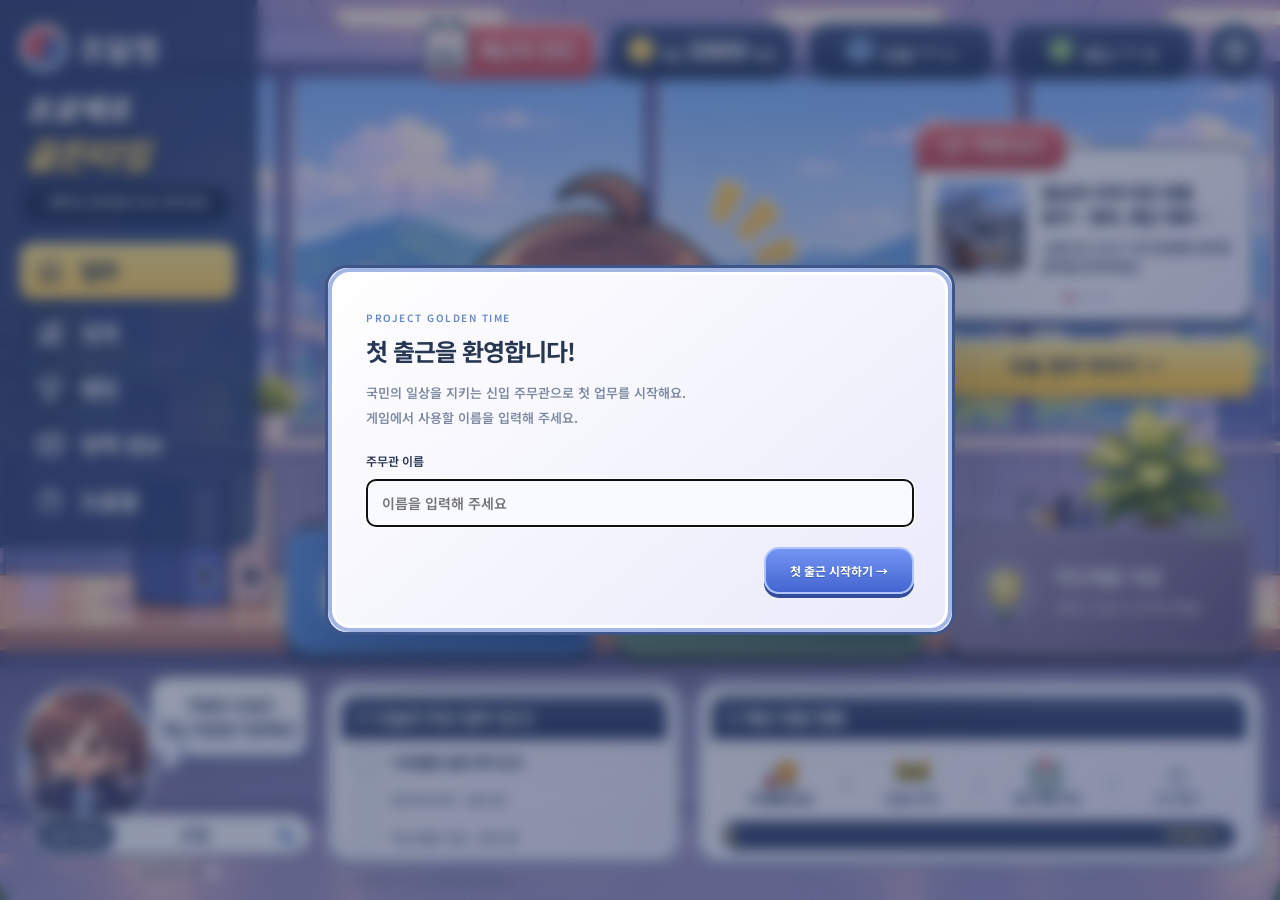
==== index.html @ 8b2bb871 "Add files via upload" ====
<!doctype html>
<html lang="ko"><head><meta charset="UTF-8"><meta name="viewport" content="width=device-width,initial-scale=1"><title>프로젝트 골든타임 · 조달청 재난 대응</title><link rel="stylesheet" href="style.css?v=29-safari-media"><link rel="stylesheet" href="modules/golden-time-news.css?v=30-next-align"></head>
<body><div class="app"><aside class="sidebar"><a class="agency" href="#" aria-label="업무 홈"><span class="taeguk"></span> 조달청</a><div class="brand"><strong><em>프로젝트</em> 골든타임</strong><p>대형지진, 공공조달로 지키는 국민의 일상</p></div><nav><button class="nav active" data-view="home"><svg class="nav-icon" viewBox="0 0 24 24" fill="none" stroke="currentColor" stroke-width="1.9" stroke-linecap="round" stroke-linejoin="round" aria-hidden="true"><path d="m3 11 9-8 9 8M5 10v11h5v-7h4v7h5V10"/></svg> <span>업무</span></button><button class="nav" data-view="results"><svg class="nav-icon" viewBox="0 0 24 24" fill="none" stroke="currentColor" stroke-width="1.9" stroke-linecap="round" stroke-linejoin="round" aria-hidden="true"><path d="M4 20V13h4v7m4 0V8h4v12m4 0V3h0M3 21h19M4 8l6-4 5 2 6-4"/></svg> <span>성과</span></button><button class="nav" data-view="ranking"><svg class="nav-icon" viewBox="0 0 24 24" fill="none" stroke="currentColor" stroke-width="1.9" stroke-linecap="round" stroke-linejoin="round" aria-hidden="true"><path d="M7 3h10v6a5 5 0 0 1-10 0V3Zm10 2h4v3a4 4 0 0 1-4 4M7 5H3v3a4 4 0 0 0 4 4m5 2v5m-5 2h10m-8-2h6"/></svg> <span>랭킹</span></button><button class="nav" data-view="policy"><svg class="nav-icon" viewBox="0 0 24 24" fill="none" stroke="currentColor" stroke-width="1.9" stroke-linecap="round" stroke-linejoin="round" aria-hidden="true"><path d="M12 5C9 3 5 3 2 4v16c3-1 7-1 10 1 3-2 7-2 10-1V4c-3-1-7-1-10 1Zm0 0v16M5 8h4m-4 4h4m6-4h4m-4 4h4"/></svg> <span>정책 정보</span></button><button class="nav" data-view="help"><svg class="nav-icon" viewBox="0 0 24 24" fill="none" stroke="currentColor" stroke-width="1.9" stroke-linecap="round" stroke-linejoin="round" aria-hidden="true"><circle cx="12" cy="12" r="9"/><path d="M9.5 8.5a2.6 2.6 0 1 1 4.4 1.8c-1.1.7-1.9 1.2-1.9 2.7m0 3v.2"/></svg> <span>도움말</span></button></nav><div class="side-bottom"><div class="live-dot">국가 재난 대응 시뮬레이션</div><p>작은 결정에서 시작되는<br>우리의 안전한 내일</p><span>PROJECT GOLDEN TIME © 2026</span></div></aside><main><header><div class="day"><span class="calendar">DAY<b id="day">01</b></span><div><strong id="phase">재난의 전조</strong><small id="date">2026. 05. 18. 월요일</small></div><span class="phase-pill">사전 대비 단계</span></div><div class="stats"><div class="stat-pill"><span class="stat-icon"><svg viewBox="0 0 32 32" aria-hidden="true"><circle cx="16" cy="16" r="14" fill="#f9c852" stroke="#fff0b0" stroke-width="2"/><circle cx="16" cy="16" r="10" fill="none" stroke="#d6972d" stroke-width="1.5"/><path d="m16 8 2.4 4.9 5.4.8-3.9 3.8.9 5.4-4.8-2.6-4.8 2.6.9-5.4-3.9-3.8 5.4-.8Z" fill="#fff0a2"/></svg></span><div class="stat-copy"><small class="stat-label">예산</small><b class="stat-value" id="budget">3000</b><span class="stat-unit">억 원</span></div></div><div class="stat-pill"><span class="stat-icon"><svg viewBox="0 0 32 32" aria-hidden="true"><path d="m16 2 13 7v14l-13 7L3 23V9Z" fill="#8ab6f1" stroke="#d7ebff" stroke-width="2"/><path d="m3 9 13 7 13-7M16 16v14M10 5l13 7v8" fill="none" stroke="#3b659b" stroke-width="2"/></svg></span><div class="stat-copy"><small class="stat-label">비축률</small><b class="stat-value">—</b><span class="stat-unit">%</span></div></div><div class="stat-pill"><span class="stat-icon"><svg viewBox="0 0 32 32" aria-hidden="true"><path d="M16 2c4 4 8 5 12 5v9c0 6-5 11-12 14C9 27 4 22 4 16V7c4 0 8-1 12-5Z" fill="#79b65d" stroke="#e3f6bf" stroke-width="2"/><path d="m10 16 4 4 8-9" fill="none" stroke="white" stroke-width="3" stroke-linecap="round" stroke-linejoin="round"/></svg></span><div class="stat-copy"><small class="stat-label">청렴도</small><b class="stat-value">—</b><span class="stat-unit">점</span></div></div><button class="icon-btn" id="settings" aria-label="설정"><svg viewBox="0 0 24 24" fill="none" stroke="currentColor" stroke-width="2.2" stroke-linecap="round" stroke-linejoin="round" aria-hidden="true"><path d="m9 3 1-1h4l1 1 .4 2 2 .9 1.9-.6 2 3.4-1.4 1.5V13l1.4 1.5-2 3.5-1.9-.6-2 .9-.4 2-1 1h-4l-1-1-.4-2-2-.9-1.9.6-2-3.5L4 13v-2.8L2.6 8.7l2-3.4 1.9.6 2-.9Z"/><circle cx="12" cy="11.8" r="3.2"/></svg></button></div></header><section id="home-view"><div class="page-title"><div><span class="eyebrow">PUBLIC PROCUREMENT CONTROL ROOM</span><h1><span id="welcome-name">신입</span> 주무관님, 좋은 아침이에요 <span class="sun">☀</span></h1><p>오늘의 꼼꼼한 준비가 내일의 골든타임을 만듭니다.</p></div><button class="outline" id="morning">◷ 아침 뉴스 보기 <span>↗</span></button></div><section class="office"><div class="office-art"></div><div class="office-overlay"></div><div class="office-copy"><span class="tag"><i></i> 조달청 재난 대응 본부</span><h2>국민의 일상을 지키는<br>가장 중요한 선택.</h2><p>계약부터 비축, 혁신까지.<br>오늘도 공정하고 든든한 조달을 부탁드려요.</p><button class="white-btn" id="tutorial">나르미와 업무 알아보기 <span>→</span></button></div><div class="room-label">본청 사무실 <span>08:30 AM</span></div><button class="news-teaser" id="news-card" aria-label="달이와 조달청 뉴스 확인하기"><span class="news-tag"><svg class="news-megaphone" viewBox="0 0 28 28" fill="none" stroke="currentColor" stroke-width="1.8" stroke-linecap="round" stroke-linejoin="round" aria-hidden="true"><path d="M3 11v6h5l10 5V6L8 11H3Zm5 6 2 7h4l-2-5M21 10c2 2 2 6 0 8m3-11c4 4 4 10 0 14"/></svg><span id="preview-news-label">아침 뉴스</span></span><span class="news-preview-photo" role="img" aria-label="지진 피해 도로와 교량 현장"><svg class="news-preview-image" viewBox="768 0 768 341.333333" preserveAspectRatio="xMidYMid slice" aria-hidden="true"><image href="assets/news-sheet.png" width="1536" height="1024"/></svg></span><div class="news-preview-copy"><strong id="headline">동남부 지역 지진 위험 증가</strong><p>정부, 주요 시설 점검 및 비상 물자 확보 강조</p></div><span class="preview-dots" aria-hidden="true"><i class="active"></i><i></i><i></i></span></button></section><div class="section-heading"><h2>오늘의 조달 업무 <span>3개의 업무가 기다리고 있어요</span></h2><span>업무를 선택해 시작하세요 ↙</span></div><section class="work-cards"><button class="work-card blue" data-tab="0"><span class="card-top"><span class="work-icon"><svg class="clipboard-icon" viewBox="0 0 48 48" fill="none" aria-hidden="true"><rect x="9" y="9" width="30" height="34" rx="5" fill="#f8fbff" stroke="#ccdef7" stroke-width="2"/><rect x="16" y="4" width="16" height="11" rx="3" fill="#b9d0ef" stroke="#edf6ff" stroke-width="2"/><circle cx="24" cy="7" r="1.5" fill="#7794be"/><path d="M16 23h16M16 29h16M16 35h10" stroke="#7197ce" stroke-width="2.8" stroke-linecap="round"/></svg></span><span class="pending">검토 대기 <b>1</b></span></span><small>01 · PROCUREMENT</small><div class="work-copy"><h3>나라장터 계약 심사</h3><p>공정한 계약으로 신뢰를 이어갑니다</p></div><div class="card-bottom"><span>구호물품 납품 계약 검토</span><b>↗</b></div></button><button class="work-card green" data-tab="1"><span class="card-top"><span class="work-icon">🛢</span><span class="pending">확인 필요 <b>1</b></span></span><small>02 · STOCKPILE</small><div class="work-copy"><h3>원자재 비축 관리</h3><p>위기에 대비하는 든든한 준비</p></div><div class="card-bottom"><span>주요 원자재 수급 현황 확인</span><b>↗</b></div></button><button class="work-card purple" data-tab="2"><span class="card-top"><span class="work-icon">💡</span><span class="pending">심사 대기 <b>1</b></span></span><small>03 · INNOVATION</small><div class="work-copy"><h3>혁신제품 지원</h3><p>새로운 기술로 더 안전한 내일을</p></div><div class="card-bottom"><span>재난 물자 운송 드론 시범구매</span><b>↗</b></div></button></section><section class="bottom-grid"><article class="player-panel"><div class="player-bubble">적절한 조달로<br>재난 대응을 지원해요!</div><div class="player-portrait" role="img" aria-label="선택한 주무관 캐릭터"></div><button class="player-badge" id="edit-profile"><span>신입 주무관</span><strong id="profile-name">신입</strong><b>✎</b></button><button class="narmi-guide" id="guide">나르미 업무 안내 <span>?</span></button></article><article class="panel tasks"><div class="panel-title"><h3>▤ 오늘의 주요 업무 <span id="task-count">(0/1)</span></h3></div><ul id="task-list"><li>구호물품 납품 계약 심사</li><li>원자재 가격 동향 확인</li><li>혁신제품 시범구매 검토</li></ul></article><article class="panel recovery"><div class="panel-title"><h3>▥ 재난 대응 현황</h3><span id="recovery-state">대비 중</span></div><div class="steps"><div class="current"><b>🚚</b><span>구호물품 공급</span></div><i>›</i><div><b>🚧</b><span>보급로 복구</span></div><i>›</i><div><b>🏥</b><span>의료·생활 지원</span></div><i>›</i><div><b>⌂</b><span>도시 복구</span></div></div><div class="progress-row"><div class="progress"><i id="progress-bar"></i></div><strong id="progress-label">준비도 0%</strong></div></article></section><footer><span><i></i> 진행 상황은 이 브라우저에 자동 저장됩니다.</span><button id="end-day">오늘 업무 마치기 <span>→</span></button></footer></section><section id="other-view" hidden></section></main></div><dialog id="modal"><div id="modal-content"></div></dialog><div id="toast" role="status"></div><script src="modules/golden-time-system.js?v=29"></script><script src="modules/golden-time-audio.js?v=29"></script><script src="modules/golden-time-news.js?v=29"></script><script src="modules/contract-data.js?v=29"></script><script src="modules/contract-document.js?v=29"></script><script src="app.js?v=29-safari-media"></script><script src="integration.js?v=29"></script></body></html>
---- style.css ----
@import url('https://fonts.googleapis.com/css2?family=Noto+Sans+KR:wght@400;500;600;700;800;900&display=swap');
:root{--navy:#25365c;--ink:#273653;--muted:#8892a8;--blue:#4c76df;--line:#e5e9f2}*{box-sizing:border-box}body{margin:0;background:#f4f6fb;color:var(--ink);font-family:'Noto Sans KR',sans-serif;font-size:14px}button,a,input{font:inherit}button,a{ -webkit-tap-highlight-color:transparent}button{cursor:pointer}button{transition:transform .18s,box-shadow .18s}button:hover{transform:translateY(-2px)}button:focus-visible,a:focus-visible{outline:3px solid #f0bc46;outline-offset:4px}button:disabled{cursor:default;opacity:.55;transform:none}a{color:inherit;text-decoration:none}.app{display:flex;min-height:100vh}.sidebar{width:228px;background:#253657;color:#fff;padding:32px 23px;display:flex;flex-direction:column;position:fixed;inset:0 auto 0 0;background-image:radial-gradient(ellipse at 0 0,#40537f,transparent 65%)}.agency{display:flex;gap:10px;align-items:center;font-size:24px;font-weight:800}.taeguk{display:inline-block;width:35px;height:35px;border:3px solid white;border-radius:50%;background:radial-gradient(circle at 34% 50%,#d95865 0 25%,transparent 26%),radial-gradient(circle at 66% 50%,#496eae 0 25%,transparent 26%),linear-gradient(#d95865 50%,#496eae 50%);transform:rotate(-30deg)}.brand{margin:42px 0 40px}.brand small{letter-spacing:5px;font-size:10px;color:#a7b5d5}.brand strong{font-size:32px;font-weight:900;display:block;color:#ffdb7f;letter-spacing:-2px;margin:4px 0}.brand strong span{font-size:19px;margin-left:5px}.brand p{font-size:10px;color:#bfcae2;letter-spacing:-.4px}nav{display:grid;gap:10px}.nav{border:0;background:transparent;color:#b9c7e1;text-align:left;display:flex;gap:14px;align-items:center;padding:16px 17px;border-radius:11px;font-size:22px}.nav span{font-size:14px;font-weight:600}.nav.active{background:#f6d47c;color:#253657;box-shadow:0 4px 15px #15294a33}.side-bottom{margin-top:auto;padding-top:40px}.live-dot{font-size:10px;color:#cfdaed}.live-dot:before,footer i{content:'';display:inline-block;width:6px;height:6px;border-radius:50%;background:#8cbfae;margin-right:6px}.side-bottom p{font-size:12px;line-height:1.9;color:#a8b8d6}.side-bottom>span{font-size:8px;letter-spacing:.7px;color:#798eaf}main{margin-left:228px;width:calc(100% - 228px);padding:0 38px;max-width:1800px}header{min-height:96px;display:flex;align-items:center;justify-content:space-between;border-bottom:1px solid var(--line);gap:20px}.day{display:flex;align-items:center;gap:13px}.calendar{background:#fff;border:1px solid #dfe5ef;border-radius:9px;box-shadow:0 3px 5px #25365705;width:43px;height:51px;text-align:center;display:flex;flex-direction:column;font-size:8px;font-weight:800;color:#7588ae;padding:5px}.calendar b{font-size:23px;color:var(--ink);line-height:1.2}.day strong{display:block;font-size:15px}.day small{display:block;font-size:10px;color:var(--muted);margin-top:4px}.phase-pill{font-size:10px;color:#5d7cbd;background:#e8eefb;border-radius:20px;padding:6px 10px;margin-left:5px}.stats{display:flex;gap:26px;align-items:center}.stats>div{display:grid;grid-template-columns:30px auto;column-gap:5px}.stats>div>span{grid-row:span 2;font-size:25px;align-self:center}.stats small{font-size:10px;color:var(--muted)}.stats b{font-size:19px;line-height:1.5}.stats b span{font-size:11px;font-weight:500}.icon-btn{border:1px solid #dee4ef;border-radius:10px;background:white;color:#7888a8;width:37px;height:37px;font-size:22px}.page-title{display:flex;justify-content:space-between;align-items:center;margin:27px 0 23px}.eyebrow{font-size:9px;letter-spacing:1.5px;color:#8694af;font-weight:700}h1{font-size:23px;letter-spacing:-1px;margin:7px 0 6px}h1 .sun{font-size:22px;color:#f0b849;margin-left:6px}.page-title p{font-size:12px;color:#8892a5;margin:0}.outline{border:1px solid #dbe1ed;background:white;border-radius:8px;color:#5c6c8b;padding:10px 14px;font-size:11px;box-shadow:0 2px 4px #25365704}.outline span{margin-left:12px}.office{position:relative;isolation:isolate;height:330px;border:5px solid white;border-radius:17px;overflow:hidden;background:#ccd5e6;box-shadow:0 4px 20px #24365b08}.office-art{position:absolute;inset:0;background:linear-gradient(90deg,#cbd4e6,#e5e5ed);background-image:url('assets/office.png');background-position:center 58%;background-size:cover;z-index:-2}.office-overlay{position:absolute;inset:0;background:linear-gradient(90deg,#edf1f9ed 0%,#edf1f9b8 27%,transparent 65%);z-index:-1}.office-copy{padding:30px 32px}.tag{font-size:9px;font-weight:600;background:#ffffffb8;border:1px solid #ffffffb0;border-radius:20px;padding:6px 11px;color:#60748e}.tag i{display:inline-block;width:5px;height:5px;border-radius:50%;background:#5c998f;margin-right:5px}.office h2{font-size:29px;letter-spacing:-1.5px;line-height:1.45;margin:20px 0 10px}.office-copy p{font-size:11px;line-height:1.9;color:#718098}.white-btn{background:white;border:0;padding:11px 15px;border-radius:8px;font-size:10px;color:#435c83;font-weight:700;margin-top:7px;box-shadow:0 3px 10px #21375f0d}.white-btn span{margin-left:20px}.room-label{position:absolute;right:20px;top:15px;background:#ffffffb0;padding:6px 11px;border-radius:20px;font-size:8px;color:#536783;backdrop-filter:blur(7px)}.room-label span{margin-left:9px}.news-teaser{position:absolute;right:18px;bottom:18px;width:287px;text-align:left;border:1px solid #fff;background:#ffffffeb;backdrop-filter:blur(15px);border-radius:12px;padding:17px 18px;box-shadow:0 8px 20px #25365715}.news-tag{font-size:9px;color:#5478c7;font-weight:800;display:flex;justify-content:space-between}.news-tag i{color:#df7473;font-style:normal;font-size:7px}.news-teaser strong{display:block;font-size:14px;margin-top:9px;letter-spacing:-.5px}.news-teaser p{font-size:9px;color:#8690a2}.read-news{display:block;border-top:1px solid #e8ebf2;padding-top:9px;margin-top:12px;color:#5875b0;font-size:9px;font-weight:700}.section-heading{display:flex;justify-content:space-between;align-items:center;margin:24px 0 13px}.section-heading h2{font-size:16px;margin:0;letter-spacing:-.5px}.section-heading h2 span{font-size:10px;font-weight:400;color:#959daf;margin-left:12px}.section-heading>span{font-size:9px;color:#919bb0}.work-cards{display:grid;grid-template-columns:repeat(3,1fr);gap:16px}.work-card{--accent:#527dd6;--tint:#ebf1fd;background:white;border:1px solid #e0e7f4;border-radius:13px;text-align:left;padding:19px 20px 0;overflow:hidden;box-shadow:0 4px 10px #25365703;position:relative}.work-card:hover{box-shadow:0 8px 24px #25365713;border-color:var(--accent)}.green{--accent:#509c86;--tint:#eaf5ef}.purple{--accent:#9373c6;--tint:#f1edfa}.card-top{display:flex;align-items:center;justify-content:space-between;margin-bottom:16px}.work-icon{display:grid;place-items:center;width:43px;height:43px;border-radius:12px;background:var(--tint);color:var(--accent);font-size:28px;font-weight:700}.pending{font-size:9px;color:#8d98aa}.pending b{background:var(--tint);color:var(--accent);border-radius:5px;padding:2px 6px;margin-left:4px}.work-card>small{font-size:8px;letter-spacing:1.3px;color:var(--accent);font-weight:700}.work-card h3{font-size:19px;letter-spacing:-.7px;margin:7px 0}.work-card p{font-size:10px;color:#939bad;margin:0 0 19px}.card-bottom{border-top:1px solid #edf0f5;margin:0 -20px;background:linear-gradient(90deg,var(--tint),#fff);padding:11px 20px;display:flex;justify-content:space-between;align-items:center;color:var(--accent);font-size:9px}.card-bottom b{font-size:17px}.bottom-grid{display:grid;grid-template-columns:1fr 1.25fr;gap:16px;margin-top:20px}.panel{background:#fff;border:1px solid #e3e8f1;border-radius:12px;padding:19px 22px}.assistant{display:flex;gap:21px;align-items:center;background:linear-gradient(110deg,#f0f4ff,#fff 80%)}.assistant-name{font-size:9px;color:#7d93bf;font-weight:700}.assistant h3{font-size:13px;margin:7px 0}.assistant p{font-size:9px;color:#8b96ac;line-height:1.7}.assistant button{border:0;background:none;padding:0;color:#627dac;font-size:9px;font-weight:700}.mascot{position:relative;flex:none;width:80px;height:88px;border-radius:44% 44% 46% 46%;background:#fafaff;box-shadow:inset -6px -5px 0 #e3e7f1,0 5px 10px #5978b215;border:2px solid #d7dfed;margin-top:5px}.tuft{position:absolute;top:-22px;left:30px;font-size:32px;color:#fff;transform:rotate(-40deg)}.goggles{position:absolute;top:19px;left:3px;right:3px;height:32px;border:4px solid #8caed3;background:#cde4f3;border-radius:13px;transform:rotate(-6deg);display:flex;justify-content:space-evenly;align-items:center}.goggles i{width:13px;height:8px;border-top:4px solid #33445f;border-radius:50%}.beak{position:absolute;top:44px;left:29px;width:20px;height:14px;background:#f7bc4d;clip-path:polygon(0 0,100% 0,50% 100%)}.scarf{position:absolute;top:59px;left:0;width:76px;height:12px;background:#e36968;border-radius:8px;transform:rotate(5deg)}.wing{position:absolute;width:14px;height:27px;background:#6e7e9a;border-radius:50%;top:59px;z-index:-0}.wing.left{left:-7px;transform:rotate(30deg)}.wing.right{right:-7px;transform:rotate(-30deg)}.feet{position:absolute;bottom:-10px;color:#e9ad46;left:14px;font-size:15px;white-space:nowrap}.panel-title{display:flex;align-items:center;justify-content:space-between}.panel-title h3{font-size:12px;margin:0}.panel-title>span{font-size:8px;color:#929db0;background:#f2f5f9;padding:4px 8px;border-radius:5px}.steps{display:flex;align-items:center;justify-content:space-between;margin:13px 0 15px}.steps>div{display:flex;align-items:center;flex-direction:column;color:#a3aec3;gap:5px}.steps b{font-size:24px;line-height:1}.steps span{font-size:8px}.steps .current{color:#668ac3}.steps i{font-size:20px;font-style:normal;color:#ced5e3}.progress-row{display:flex;gap:14px;align-items:center}.progress{height:7px;background:#edf0f6;border-radius:8px;flex:1;overflow:hidden}.progress i{display:block;background:#93addc;width:0;height:100%;border-radius:8px;transition:width .4s}.progress-row strong{font-size:9px;color:#7586a6}footer{display:flex;align-items:center;justify-content:space-between;margin:17px 0 24px}footer>span{font-size:8px;color:#9ba4b6}footer button{border:0;background:#2e426a;color:white;border-radius:8px;padding:10px 17px;font-size:10px}footer button span{margin-left:25px}dialog{border:0;border-radius:22px;padding:0;width:min(630px,calc(100% - 32px));max-height:90vh;box-shadow:0 30px 100px #14213a40;color:var(--ink)}dialog::backdrop{background:#1c2c4d77;backdrop-filter:blur(7px)}.modal-inner{padding:34px}.modal-inner h2{font-size:24px;letter-spacing:-1px;margin:7px 0 12px}.modal-inner p{line-height:1.9;color:#7d8aa1;font-size:13px}.modal-eyebrow{font-size:10px;color:#6487cb;letter-spacing:1.5px}.modal-inner label{display:block;font-size:12px;font-weight:600;margin:22px 0 10px}.modal-inner input{padding:13px 15px;width:100%;border:1px solid #dce3ef;border-radius:9px;color:var(--ink);background:#f8faff}.primary{background:#4e75d0;border:0;border-radius:9px;padding:13px 24px;color:white;font-weight:700;font-size:12px}.modal-actions{display:flex;justify-content:flex-end;gap:10px;margin-top:25px}.avatar-options{display:flex;gap:10px}.avatar-options button{flex:1;padding:15px;border:1px solid #dce3ef;border-radius:10px;background:white;color:#7a89a3}.avatar-options button.selected{border-color:#5f83d2;background:#edf3ff;color:#5479c8}.avatar-options button span{display:block;font-size:32px;margin-bottom:6px}.news-visual{padding:26px;border-radius:12px;background:linear-gradient(135deg,#e7edfd,#fff2d9);font-size:40px;margin:20px 0}.news-visual strong{display:block;color:#354e78;font-size:21px;line-height:1.6;margin-top:10px}.news-body{background:#f5f7fc;padding:16px 20px;border-radius:10px;font-size:12px;line-height:1.9;color:#78869e}.news-categories{display:flex;gap:10px;margin:13px 0}.news-categories span{font-size:10px;color:#6c87b6;background:#edf2fc;padding:6px 10px;border-radius:8px}.view-heading{padding:35px 0 24px}.view-heading h1{margin-top:10px}.content-panel{padding:30px;background:white;border:1px solid var(--line);border-radius:14px;margin-bottom:20px}.content-panel h2{font-size:19px}.content-panel p{color:#8490a6;line-height:1.9}.content-panel ul{padding-left:20px;line-height:2.5;color:#71809b}.integration{font-size:12px;background:#f2f5fc;border-radius:10px;padding:18px;line-height:1.9;color:#6f82a6}.tab-nav{display:flex;gap:10px;margin-bottom:20px}.tab-nav button{border:1px solid #dce3ef;border-radius:8px;background:#fff;padding:10px 15px;color:#8390a6}.tab-nav button.selected{background:#e8efff;border-color:#b1c4ec;color:#547bc3}#toast{position:fixed;bottom:24px;left:50%;transform:translateX(-50%);background:#273b61;color:#fff;border-radius:10px;padding:13px 22px;font-size:12px;box-shadow:0 5px 25px #23345533;opacity:0;pointer-events:none;transition:opacity .2s;z-index:10}#toast.show{opacity:1}.close-x{float:right;border:0;background:#f0f3f9;border-radius:50%;width:29px;height:29px;color:#71809a}.result-grid{display:grid;grid-template-columns:repeat(3,1fr);gap:12px}.result-grid>div{padding:20px;background:#f5f7fc;border-radius:10px}.result-grid b{display:block;font-size:26px;margin-top:8px}.result-grid small{color:#8b97ad}
@media(min-width:1600px){main{padding:0 55px}.office{height:390px}.office-copy{padding:45px}.office h2{font-size:35px}.work-card{padding-top:25px}.bottom-grid{margin-top:24px}.panel{padding:24px}}@media(max-width:1150px){.sidebar{width:190px;padding:25px 17px}.brand strong{font-size:29px}.nav{padding:14px 10px}.nav span{font-size:12px}main{margin-left:190px;width:calc(100% - 190px);padding:0 24px}.stats{gap:13px}.phase-pill{display:none}.page-title h1{font-size:20px}.office{height:315px}.office h2{font-size:25px}.news-teaser{width:235px}.bottom-grid{grid-template-columns:1fr}.assistant{padding:17px 24px}.section-heading>span{display:none}.work-card{padding-left:15px;padding-right:15px}.work-card h3{font-size:16px}.card-bottom{margin:0 -15px;padding:11px 15px}}@media(max-width:800px){.sidebar{width:76px;padding:24px 12px;align-items:center}.agency{font-size:0}.brand{display:none}nav{margin-top:40px;width:100%}.nav{justify-content:center;font-size:25px}.nav span,.side-bottom{display:none}main{margin-left:76px;width:calc(100% - 76px);padding:0 20px}.stats>div{display:none}.stats>div:first-child{display:grid}.stats b{font-size:15px}.page-title{align-items:start}.page-title h1{font-size:18px}.page-title .outline{font-size:0;padding:8px}.outline span{font-size:15px;margin:0}.office-copy{padding:25px 23px}.office{height:370px}.office h2{font-size:24px}.office-art{background-position:65% center}.office-overlay{background:linear-gradient(90deg,#edf1f9ed,transparent)}.news-teaser{left:15px;right:15px;bottom:15px;width:auto;padding:12px 15px}.news-teaser .read-news{display:none}.office-copy p{display:none}.office-copy .white-btn{margin-top:10px}.section-heading h2 span{display:none}.work-cards{gap:10px}.work-card{padding:13px 12px 0}.card-top{margin-bottom:15px}.pending{display:none}.work-icon{width:35px;height:35px;font-size:22px}.work-card h3{font-size:14px;line-height:1.7}.work-card p{font-size:9px;line-height:1.8}.work-card>small{font-size:6px}.card-bottom{margin:0 -12px;padding:9px 12px}.card-bottom span{font-size:8px}.page-title p{font-size:10px}.brand strong{font-size:26px}.tab-nav{flex-wrap:wrap}.tab-nav button{font-size:10px}.result-grid{grid-template-columns:1fr}footer>span{max-width:150px;line-height:1.8}}@media(prefers-reduced-motion:reduce){*{transition:none!important}}
/* Golden Time illustrated game interface */
:root{--game-border:#354575;--game-light:#f4f2ff;--scene-art:url('assets/office-female.png')}body[data-avatar="male"]{--scene-art:url('assets/office-male-natural.png')}body{background:#a9b4d7;color:#1d2d52;font-weight:600}.app{position:relative;isolation:isolate;min-height:800px;height:100svh;overflow:hidden;background:#aebadb}.app:before{content:'';position:absolute;inset:0;z-index:-3;background-image:var(--scene-art);background-size:cover;background-position:center 48%;transition:background-image .2s}.app:after{content:'';position:absolute;inset:0;pointer-events:none;background:linear-gradient(0deg,#7788b341,transparent 45%);z-index:-2}main{margin:0;width:100%;max-width:none;padding:0}.sidebar{position:absolute;left:0;top:0;bottom:auto;width:258px;padding:24px 20px;height:615px;z-index:3;background:linear-gradient(120deg,#303e70f5,#344778d6);border-radius:0 0 24px 0;border:3px solid #435584;border-top:0;border-left:0;box-shadow:inset -3px -3px 0 #23315388,4px 6px 12px #21325726;align-items:stretch}.agency{font-size:29px;gap:12px;text-shadow:0 2px 1px #1b2b59}.taeguk{width:47px;height:47px;border-width:4px;flex:none}.brand{position:relative;margin:20px -4px 24px;width:380px;filter:drop-shadow(0 3px 0 #14264d);z-index:4;pointer-events:none}.brand strong{font-size:39px;line-height:1.18;font-style:italic;text-shadow:-2px -2px 0 #24335c,2px -2px 0 #24335c,-2px 2px 0 #24335c,3px 4px 0 #24335c;letter-spacing:-2.8px;margin:0;white-space:nowrap}.brand strong em{display:block;color:white;font-size:35px;font-style:italic;letter-spacing:-2px}.brand strong span{position:absolute;top:-7px;right:72px;font-size:40px;transform:rotate(12deg)}.brand p{font-size:11px;border-radius:20px;background:#26375bea;color:white;text-align:center;padding:8px 12px;width:350px;margin:9px 0 0;letter-spacing:-.4px}.side-bottom{display:none}nav{gap:0;margin:0}.nav{border-radius:0;border-bottom:1px solid #8396bd55;color:#fff;font-size:29px;gap:18px;padding:12px 17px;text-shadow:0 2px 2px #20305a}.nav span{font-size:22px;font-weight:800;letter-spacing:-1px}.nav.active{background:linear-gradient(#ffe58e,#ffcf5d);border:2px solid #fff1b8;border-radius:13px;color:#1c2e58;box-shadow:0 4px 0 #1d3159;text-shadow:none;margin-bottom:6px}.nav:last-child{border-bottom:0}header{position:absolute;left:425px;right:20px;top:20px;min-height:60px;border:0;z-index:4;gap:12px}.day{gap:0;background:linear-gradient(#ed7579,#c84957);padding:6px 18px 6px 5px;border:2px solid #f5b2b0;border-radius:15px;box-shadow:0 4px 0 #903d58,inset 0 2px 0 #ffd9d4;color:#fff;min-height:54px}.calendar{position:relative;background:#fff6ed;border:3px solid #35456b;width:45px;height:48px;border-radius:9px;padding:5px 3px;color:#c84c5a;font-size:8px;margin:-12px 10px -5px -8px;box-shadow:0 2px 0 #ffdad1}.calendar:before,.calendar:after{content:'';position:absolute;top:-10px;height:14px;width:6px;background:#33466b;border:1px solid white;border-radius:5px;left:6px}.calendar:after{left:auto;right:6px}.calendar b{font-size:24px;color:#25355a}.day strong{font-size:20px;white-space:nowrap;text-shadow:0 2px 1px #a13a48}.day strong:before{content:'D+' attr(data-day);display:none}.day small{display:none}.phase-pill{display:none}.stats{gap:13px;margin-left:auto}.stats>div{position:relative;background:linear-gradient(#445583,#25365f);border:2px solid #7182b2;box-shadow:0 3px 0 #283956,inset 0 1px 0 #abb9d3;border-radius:22px;display:flex;gap:6px;align-items:center;color:white;padding:7px 13px 7px 6px;white-space:nowrap;min-height:48px}.stats>div>span{font-size:27px;filter:drop-shadow(0 2px 0 #19284e)}.stats small{font-size:12px;color:white;font-weight:800}.stats b{font-size:21px}.stats b span{font-size:12px;font-weight:700}.stats>div:nth-child(2) small{display:none}.stats>div:nth-child(2) b:before{content:'비축률 ';font-size:12px}.icon-btn{background:linear-gradient(#435985,#26375b);border:3px solid #8395bd;border-radius:50%;width:52px;height:52px;color:#fff;font-size:34px;box-shadow:0 4px 0 #2a3b5e;flex:none}.page-title,.section-heading{display:none}.office{position:absolute;inset:0;z-index:-1;border:0;border-radius:0;box-shadow:none;background:transparent;height:auto;overflow:visible;isolation:auto}.office-art,.office-overlay,.office-copy,.room-label{display:none}.news-teaser{position:absolute;top:145px;bottom:auto;right:25px;width:340px;min-height:180px;z-index:1;border:3px solid #566595;border-radius:22px;background:linear-gradient(120deg,#fff,#efedfc);box-shadow:0 5px 0 #344674,inset 0 0 0 3px #fff;padding:40px 20px 13px}.news-tag{position:absolute;top:-29px;left:-3px;background:linear-gradient(#e97175,#bc424e);padding:10px 20px;border:3px solid #f7bfad;border-radius:21px 21px 21px 0;color:#fff;font-size:21px;box-shadow:0 3px 0 #883c51;display:block;text-shadow:0 2px 1px #a33949}.news-tag:before{content:'♧ ';font-size:24px}.news-tag i{display:none}.news-teaser strong{font-size:20px;line-height:1.5;margin:0 0 9px;letter-spacing:-1px}.news-teaser p{font-size:15px;color:#2a365a;line-height:1.55;margin:0 0 8px}.read-news{border:0;text-align:center;padding:0;margin:8px 0 0;font-size:11px;color:#8d9abc}.read-news:before{content:'● ● ●';color:#bc6471;display:block;font-size:12px;letter-spacing:4px}.work-cards{position:absolute;left:285px;right:25px;bottom:244px;display:grid;grid-template-columns:repeat(3,1fr);gap:20px;z-index:2}.work-card{--accent:#3c73c6;--tint:#d8e7fe;position:relative;border:3px solid #2f4a7f;background:linear-gradient(135deg,#669ceb,#3264b1);box-shadow:0 6px 0 #1c3159,inset 0 0 0 3px #a7ceff,inset 0 -7px 0 #1e478577;color:#fff;border-radius:24px;min-height:126px;padding:18px 16px 16px 100px;overflow:visible;text-shadow:0 2px 1px #254c8e}.work-card.green{--accent:#41865c;--tint:#d6f5dc;background:linear-gradient(135deg,#62ae70,#257b53);border-color:#2c624c;box-shadow:0 6px 0 #234934,inset 0 0 0 3px #b3e5b3,inset 0 -7px 0 #1d654d77;text-shadow:0 2px 1px #286144}.work-card.purple{--accent:#7c5cb3;--tint:#e7dcff;background:linear-gradient(135deg,#a58add,#7150ad);border-color:#51417b;box-shadow:0 6px 0 #342c58,inset 0 0 0 3px #d1b9ff,inset 0 -7px 0 #52368c77;text-shadow:0 2px 1px #574183}.work-card:hover{filter:brightness(1.08);transform:translateY(-4px);border-color:#fff3b3;box-shadow:0 9px 0 #26365b}.card-top{position:static;display:block;margin:0}.work-icon{position:absolute;left:18px;top:25px;display:grid;place-items:center;width:68px;height:68px;font-size:48px;border-radius:50%;background:#e2efff30;color:white;filter:drop-shadow(0 3px 0 #233d6e44);border:0}.pending{position:absolute;right:8px;top:-13px;font-size:0;color:#fff;text-shadow:none;background:linear-gradient(#ff8981,#e64346);border:2px solid #ffd2af;border-radius:50%;height:31px;width:31px;box-shadow:0 3px 0 #9a3b46;text-align:center;line-height:25px}.pending:after{content:'!';font-size:23px;font-weight:900}.pending b{display:none}.work-card>small,.card-bottom{display:none}.work-card h3{font-size:25px;letter-spacing:-1.5px;margin:9px 0 8px;line-height:1.25;white-space:nowrap}.work-card p{font-size:15px;letter-spacing:-.8px;color:#f0f3ff;margin:0;line-height:1.5;font-weight:500}.bottom-grid{position:absolute;left:20px;right:20px;bottom:37px;display:grid;grid-template-columns:290px 1fr 1.6fr;gap:18px;margin:0;z-index:2;height:180px}.panel{border:3px solid #96a2cb;border-radius:22px;padding:9px;background:linear-gradient(135deg,#fafaff,#e9e7fa);box-shadow:0 3px 0 #66749c,inset 0 0 0 3px #fff,0 0 0 5px #e6e5f788;overflow:hidden}.panel-title{background:linear-gradient(#475781,#2c3b65);color:white;padding:8px 12px;border:2px solid #7789b4;border-radius:15px 15px 0 0;margin:0;min-height:35px}.panel-title h3{font-size:17px;letter-spacing:-.8px;font-weight:800}.panel-title>span{display:none}.steps{padding:5px 10px;margin:10px 0 8px;gap:7px}.steps>div{color:#405279;gap:8px;white-space:nowrap}.steps b{font-size:33px;text-shadow:0 2px 0 #fff;filter:drop-shadow(0 1px 0 #67799e)}.steps span{font-size:12px;font-weight:800;letter-spacing:-.5px}.steps i{font-size:32px;color:#7f8bb0}.steps .current{color:#22365a}.progress-row{margin:4px 10px 0;border:3px solid #2d3c65;background:#374771;border-radius:25px;height:29px;position:relative;padding:2px;gap:9px}.progress{height:19px;background:transparent;border-radius:20px}.progress i{background:linear-gradient(#ffe894,#ffcb50);box-shadow:inset 0 2px 0 #fff3b3;min-width:6px}.progress-row strong{color:#ffe17e;font-size:13px;padding-right:9px;white-space:nowrap}.player-panel{position:relative;overflow:visible}.player-portrait{position:absolute;bottom:37px;left:0;width:133px;height:141px;background-image:var(--scene-art);background-size:500% auto;background-position:48% 40%;border-radius:45% 45% 35% 35%;border:4px solid #eef1ff;box-shadow:0 4px 0 #34446f;filter:drop-shadow(0 3px 2px #34456655)}.player-bubble{position:absolute;left:128px;right:0;top:-8px;border:3px solid #52628f;border-radius:19px;background:linear-gradient(#fff,#f0f1ff);padding:15px 8px;text-align:center;font-size:16px;line-height:1.5;letter-spacing:-1px;box-shadow:0 4px 0 #6b779f}.player-bubble:after{content:'';position:absolute;left:12px;bottom:-13px;width:18px;height:18px;background:#f0f1ff;border-right:3px solid #52628f;border-bottom:3px solid #52628f;transform:skewY(-35deg)}.player-badge{position:absolute;bottom:9px;left:12px;right:0;display:flex;align-items:center;background:#f7f8ff;border:3px solid white;border-radius:22px;padding:0 7px 0 0;box-shadow:0 3px 0 #6976a1;overflow:hidden;min-height:37px;color:#1e315a}.player-badge span{font-size:12px;background:#3f507a;color:white;border-radius:20px;padding:8px 11px}.player-badge strong{flex:1;font-size:16px}.player-badge b{color:#648ac8;font-size:22px}.narmi-guide{position:absolute;bottom:-16px;left:29px;right:0;background:none;border:0;font-size:9px;color:#24395e;text-shadow:0 1px white}.narmi-guide span{background:#f0f4ff;border-radius:50%;padding:0 4px;margin-left:3px}.tasks{padding:9px}.tasks .panel-title{padding:8px 10px}.tasks .panel-title h3{font-size:16px;white-space:nowrap}.tasks ul{padding:0 8px;margin:5px 0;list-style:none}.tasks li{border-bottom:1px solid #cfd6ed}.tasks li:last-child{border:0}.tasks li button{display:flex;align-items:center;width:100%;gap:11px;border:0;background:none;padding:6px 0;color:#253558;font-size:14px;font-weight:800;text-align:left;letter-spacing:-.7px}.tasks li button i{margin-left:auto;font-style:normal;color:#9aa8c9}.check-box{display:inline-grid;place-items:center;flex:none;width:25px;height:25px;border:3px solid #b0bad6;background:#fafaff;border-radius:6px;color:#fff;font-size:20px}.done .check-box{background:linear-gradient(#92cf72,#4e9b54);border-color:#61a158;box-shadow:inset 0 1px #c8efb4}footer{position:absolute;left:340px;right:24px;bottom:5px;margin:0;z-index:4;min-height:25px}footer>span{color:#283c64;font-size:9px;text-shadow:0 1px #fff}footer button{background:linear-gradient(#526a9c,#354d7b);padding:5px 14px;border:1px solid #d4dff5;box-shadow:0 2px 0 #24345b;font-size:10px}footer button span{margin-left:15px}body:not([data-view="home"]):has(#other-view:not([hidden])) #other-view{position:absolute;top:115px;bottom:25px;left:285px;right:25px;overflow:auto;border:3px solid #9dadd2;border-radius:22px;background:#f0f2fcf5;padding:0 25px;box-shadow:0 6px 0 #354770;z-index:2}body:not([data-view="home"]):has(#other-view:not([hidden])) .brand{width:100%}.view-heading p{color:#7a8cae}.modal-inner{background:linear-gradient(140deg,#fff,#eaeafb);border:4px solid #a4b6e4;border-radius:22px;box-shadow:inset 0 0 0 3px white}dialog{background:#edf0ff;border:3px solid #3e558a}.avatar-options button{box-shadow:0 3px 0 #bec9e3}.primary{background:linear-gradient(#7595f3,#4365d0);border:2px solid #afc3ff;box-shadow:0 4px 0 #304c9b;text-shadow:0 1px 0 #3b5caa;border-radius:15px}.outline{border:2px solid #c9d4ed;box-shadow:0 3px 0 #b0bed8}.news-visual{border:3px solid #a8b6d7;background-image:linear-gradient(#edf2ffbb,#d5def1bb),var(--scene-art);background-size:cover;background-position:center}.news-body{border:2px solid #d4dbf0;color:#53658c}.close-x{box-shadow:0 2px 0 #adbcdb}body[data-day="2"] .app:after,body[data-day="3"] .app:after,body[data-day="4"] .app:after{background:linear-gradient(0deg,#65749d52,#59698218)}
@media(min-width:1600px){.sidebar{width:290px;height:650px;padding:28px}.brand{width:410px;margin-bottom:28px}.brand strong{font-size:46px}.brand strong em{font-size:41px}.brand p{width:390px;font-size:12px}.brand strong span{right:58px}.nav{padding:13px 20px}.nav span{font-size:24px}header{left:490px;top:25px}.stats{gap:22px}.stats>div{padding:9px 20px 9px 10px}.stats small{font-size:16px}.stats b{font-size:25px}.news-teaser{top:165px;width:390px;min-height:195px}.news-teaser strong{font-size:23px}.work-cards{left:340px;bottom:285px;gap:25px}.work-card{min-height:143px;padding-left:120px}.work-card h3{font-size:30px}.work-card p{font-size:18px}.work-icon{width:83px;height:83px;font-size:57px;top:25px}.bottom-grid{grid-template-columns:340px 1fr 1.7fr;height:210px;bottom:45px;gap:24px}.panel-title h3,.tasks .panel-title h3{font-size:21px}.tasks li button{font-size:18px;padding:8px 0}.steps b{font-size:42px}.steps span{font-size:16px}.progress-row{height:35px;margin-top:12px}.progress{height:25px}.player-portrait{width:157px;height:170px}.player-bubble{left:150px;font-size:20px}.player-badge strong{font-size:20px}.player-badge span{font-size:15px}.news-tag{font-size:24px}.panel{padding:11px}footer{left:390px}.narmi-guide{bottom:-22px;font-size:12px}.player-badge{min-height:44px}}
@media(max-width:1250px) and (min-width:801px){.sidebar{width:215px;height:560px;padding:20px 14px}.agency{font-size:25px}.brand{width:330px}.brand strong{font-size:33px}.brand strong em{font-size:31px}.brand strong span{right:53px;font-size:34px}.brand p{width:305px;font-size:9px}.nav{padding:11px 14px}.nav span{font-size:20px}header{left:370px;right:15px}.stats{gap:7px}.stats>div{padding:6px 9px 6px 4px}.stats>div>span{font-size:22px}.stats small{font-size:10px}.stats b{font-size:17px}.day strong{font-size:16px}.icon-btn{width:44px;height:44px;font-size:28px}.news-teaser{width:295px;right:18px}.news-teaser strong{font-size:17px}.news-teaser p{font-size:13px}.work-cards{left:240px;right:18px;gap:12px;bottom:239px}.work-card{padding:19px 10px 15px 72px;min-height:112px;border-radius:20px}.work-icon{left:10px;width:51px;height:60px;font-size:38px;top:23px}.work-card h3{font-size:20px;letter-spacing:-1px}.work-card p{font-size:12px}.bottom-grid{grid-template-columns:235px 1fr 1.45fr;gap:14px;left:15px;right:15px}.player-portrait{width:109px;height:129px;bottom:39px}.player-bubble{left:105px;font-size:14px;padding:13px 5px}.player-badge{left:0}.player-badge strong{font-size:14px}.player-badge span{font-size:10px}.tasks .panel-title h3{font-size:13px}.tasks li button{font-size:12px;gap:7px}.check-box{width:22px;height:22px}.steps{padding:5px 3px;gap:3px}.steps b{font-size:29px}.steps span{font-size:10px}.panel-title h3{font-size:15px}.steps i{font-size:24px}footer{left:265px}body:not([data-view="home"]):has(#other-view:not([hidden])) #other-view{left:240px}}
@media(max-width:800px){.app{height:auto;min-height:1160px;overflow:hidden}.app:before{background-size:auto 780px;background-position:49% 0;background-repeat:no-repeat;background-color:#a8b4d3}.sidebar{width:100%;height:190px;padding:15px 18px;background:linear-gradient(#2c3b6adb,#3c507f33);border:0;border-radius:0;box-shadow:none;display:block}.agency{font-size:20px;gap:8px}.taeguk{width:31px;height:31px;border-width:3px}.brand{margin:12px 0;width:270px}.brand strong{font-size:31px}.brand strong em{display:inline;font-size:25px}.brand strong span{display:none}.brand p{font-size:9px;padding:5px;width:270px}nav{display:flex;gap:5px;margin-top:13px}.nav{padding:5px 8px;border:1px solid #a3b5dc88;border-radius:8px;font-size:18px;gap:4px;flex:1;justify-content:center;background:#30466fc7}.nav span{display:inline;font-size:11px;letter-spacing:-.8px}.nav.active{border-radius:8px;margin:0;border-width:1px}header{left:18px;right:18px;top:185px;gap:10px;align-items:center;min-height:48px}.day{padding:5px 9px 5px 4px;min-height:42px;border-radius:12px}.calendar{height:36px;width:33px;font-size:6px;margin-right:5px;border-width:2px}.calendar b{font-size:17px}.day strong{font-size:13px}.stats{gap:6px}.stats>div,.stats>div:first-child{display:none}.stats>div:first-child{display:flex;min-height:39px;border-width:1px;padding:4px 8px 4px 4px}.stats small{display:none}.stats b{font-size:15px}.stats b span{font-size:9px}.stats>div>span{font-size:22px}.icon-btn{width:36px;height:36px;border-width:2px;font-size:24px}.office{inset:0}.news-teaser{top:266px;right:15px;left:auto;width:215px;min-height:135px;padding:28px 12px 8px;border-radius:16px}.news-tag{font-size:15px;padding:6px 12px;top:-21px;border-width:2px;border-radius:14px 14px 14px 0}.news-tag:before{font-size:17px}.news-teaser strong{font-size:15px;margin-bottom:5px}.news-teaser p{font-size:11px;margin-bottom:3px}.read-news{display:block!important;font-size:8px;margin-top:4px}.read-news:before{font-size:8px}.work-cards{left:15px;right:15px;bottom:auto;top:545px;gap:10px;grid-template-columns:1fr}.work-card{min-height:86px;padding:13px 20px 13px 83px;border-radius:17px}.work-icon{top:12px;left:13px;width:54px;height:54px;font-size:39px}.work-card h3{font-size:20px;margin:4px 0}.work-card p{font-size:12px}.pending{width:25px;height:25px;line-height:19px;top:-8px;right:10px}.pending:after{font-size:18px}.bottom-grid{position:absolute;top:851px;bottom:auto;left:15px;right:15px;height:auto;display:grid;grid-template-columns:1fr;gap:15px}.player-panel{position:absolute;top:-429px;left:0;width:220px;height:111px}.player-portrait{width:89px;height:100px;bottom:25px}.player-bubble{left:93px;top:-4px;font-size:12px;padding:9px 4px}.player-badge{bottom:0;min-height:29px;left:0}.player-badge span{font-size:9px;padding:5px 8px}.player-badge strong{font-size:12px}.player-badge b{font-size:17px}.narmi-guide{bottom:-20px;font-size:8px;left:10px}.tasks{display:none}.recovery{height:170px;padding:8px}.panel-title{padding:6px 10px;min-height:32px}.panel-title h3{font-size:16px}.steps{margin:12px 0 12px;padding:0 8px}.steps b{font-size:29px}.steps span{font-size:11px}.progress-row{margin-top:7px;height:26px}.progress{height:17px}.progress-row strong{font-size:11px}footer{left:20px;right:20px;bottom:34px;align-items:center;gap:10px}footer>span{font-size:8px;max-width:155px}footer button{font-size:11px;padding:8px 12px}body:not([data-view="home"]):has(#other-view:not([hidden])) #other-view{top:250px;left:15px;right:15px;bottom:30px;padding:0 15px}.view-heading{padding-top:22px}.content-panel{padding:20px}.player-bubble:after{width:12px;height:12px;bottom:-9px}.brand strong em{color:#fff}.modal-inner{padding:25px}.modal-inner h2{font-size:22px}.avatar-options button{padding:11px 6px;font-size:11px}}
.office{z-index:0}.work-card.completed .pending{background:linear-gradient(#a4d786,#519a56);border-color:#d1eaba;box-shadow:0 3px 0 #386548}.work-card.completed .pending:after{content:'✓';font-size:18px}.player-portrait{background-position:47% 40%}.news-teaser:focus-visible{outline:4px solid #ffe699}
.news-teaser:before{content:'';float:left;width:94px;height:94px;border-radius:10px;border:2px solid #c3cde5;background-image:var(--scene-art);background-size:auto 115px;background-position:15% 20%;margin:0 13px 6px 0}.news-teaser strong{font-size:18px}.news-teaser .read-news{clear:both}
@media(max-width:1050px) and (min-width:801px){header{left:250px}.brand strong span{display:none}.work-card h3{font-size:17px}.work-card p{font-size:10px}.work-card{padding-left:66px}.work-icon{width:45px;font-size:32px}.stats>div:nth-child(3){display:none}}
@media(max-width:800px){.news-teaser:before{width:53px;height:65px;background-size:auto 85px;margin-right:8px}.news-teaser strong{font-size:13px}.news-teaser p{font-size:10px}}
/* Dali's full-screen morning and evening news broadcast */
dialog.news-mode{width:min(1480px,calc(100vw - 24px));max-width:none;max-height:96svh;padding:0;border:0;border-radius:23px;background:transparent;box-shadow:0 20px 90px #1b29594d;overflow:auto}dialog.news-mode::backdrop{background:#5a658440;backdrop-filter:blur(7px)}.news-screen{position:relative;isolation:isolate;display:grid;grid-template-columns:23% 1fr;gap:12px;min-height:690px;padding:23px 18px 22px 12px;align-items:center;background:#e8e7f2;border-radius:23px;overflow:hidden}.news-screen:before{content:'';position:absolute;inset:-10px;background-image:linear-gradient(#ece8f3ba,#ebdcd7c4),var(--scene-art);background-size:cover;background-position:center;filter:blur(5px);z-index:-1}.dali-presenter{position:relative;align-self:stretch;min-height:640px;display:flex;flex-direction:column;justify-content:flex-end;align-items:center;padding-bottom:10px}.dali-speech{position:absolute;top:80px;left:7px;right:0;z-index:2;min-height:162px;background:linear-gradient(140deg,#fff,#faf3ff);border:3px solid #e8b680;border-radius:36px;padding:37px 20px 15px;box-shadow:inset 0 0 0 3px #fff,0 4px 0 #c8b5c4}.dali-speech:after{content:'';position:absolute;bottom:-23px;right:44px;width:35px;height:35px;background:#fcf5ff;border-right:3px solid #e8b680;border-bottom:3px solid #e8b680;transform:skewY(-28deg);border-radius:0 0 7px 0}.dali-name{position:absolute;top:-23px;left:22px;border:3px solid #fff3dc;border-radius:24px;padding:5px 24px 6px 14px;background:linear-gradient(#f8bb76,#ef9955);box-shadow:0 3px 0 #c29887;font-size:24px;letter-spacing:1px;color:white;text-shadow:0 2px 0 #d4894f;font-weight:800}.dali-speech p{font-size:18px;line-height:1.7;font-weight:800;color:#596186;letter-spacing:-.6px;margin:0;min-height:94px}.dali-speech button{position:relative;z-index:2;display:flex;align-items:center;justify-content:flex-end;gap:10px;width:100%;margin-top:10px;border:0;background:none;color:#7c8db6;font-size:10px;padding:3px 0}.dali-speech button span{font-size:21px;color:#527fff;text-shadow:0 2px #325ed1}.dali-character{position:relative;width:115%;max-height:355px;object-fit:contain;filter:drop-shadow(0 9px 4px #856b7b35);margin:0 -10% 4px -6%;pointer-events:none}.dali-caption{font-size:11px;letter-spacing:.5px;color:#746d89;text-shadow:0 1px #fff;font-weight:700}.news-board{position:relative;border:4px solid #f6f6ff;border-radius:35px;background:linear-gradient(135deg,#c5cefc,#edf0ff 55%,#bac4f7);box-shadow:0 9px 0 #33456b,0 12px 0 #7184b3,inset 0 0 0 4px #9babf4,0 0 0 3px #8c9bd1;padding:11px;overflow:hidden;min-width:0}.broadcast-header{position:relative;left:auto;right:auto;top:auto;min-height:87px;margin:0;border:3px solid #7e97e7;border-bottom:0;display:flex;align-items:center;gap:16px;border-radius:25px 25px 0 0;background:linear-gradient(120deg,#4662c9,#6279d5 55%,#3c55b3);color:white;padding:10px 19px;z-index:auto;box-shadow:inset 0 3px 0 #bac8ff;overflow:hidden}.broadcast-header:after{content:'';position:absolute;width:180px;height:170px;right:28%;top:-110px;background:#fff1;transform:rotate(35deg);pointer-events:none}.broadcast-icon{display:grid;place-items:center;background:linear-gradient(#fff,#c5ccf2);border:4px solid #d0d8fd;border-radius:10px;width:61px;height:65px;color:#6c7fbc;font-size:43px;transform:rotate(-12deg);box-shadow:0 4px 0 #31468b;flex:none}.broadcast-header h2{font-size:30px;letter-spacing:-1px;margin:0 0 3px;line-height:1.25;text-shadow:0 2px 0 #3852a6}.broadcast-header p{margin:0;font-size:12px;font-weight:400;color:#cdd9ff}.broadcast-clock{display:flex;align-items:center;gap:12px;margin-left:auto;white-space:nowrap}.broadcast-clock>span{font-size:34px;filter:drop-shadow(0 0 7px #ffea90)}.broadcast-clock b{font-size:17px;letter-spacing:-.5px}.broadcast-clock i{width:1px;height:28px;background:#cad4ff;margin:0 4px}.broadcast-clock small{font-size:12px;font-weight:500}.broadcast-close{position:absolute;top:4px;right:6px;width:23px;height:23px;background:#3a51ad88;border:1px solid #a3b6ed;border-radius:50%;color:#e6ecff;font-size:20px;line-height:17px;padding:0}.broadcast-content{display:grid;grid-template-columns:1.2fr 1fr;gap:12px;padding:15px 13px 8px;background:linear-gradient(120deg,#f6f5ff,#efedff);border:3px solid #e6e7ff;border-bottom:0;min-height:398px}.lead-column{display:flex;flex-direction:column;min-width:0}.news-photo{background-image:url('assets/news-sheet.png');background-repeat:no-repeat;background-size:200% 300%;background-color:#c5cee5}.photo-city{background-position:0 0}.photo-quake{background-position:100% 0}.photo-steel{background-position:0 50%}.photo-drone{background-position:100% 50%}.photo-happy{background-position:0 100%}.photo-worried{background-position:100% 100%}.lead-story{position:relative;flex:1;min-height:335px;border:3px solid #a0abd3;border-radius:15px;overflow:hidden;box-shadow:inset 0 0 0 3px #edf0ff}.breaking-ribbon{position:absolute;top:7px;left:7px;right:12%;padding:9px 13px;color:white;font-size:28px;background:linear-gradient(90deg,#d6444de8,#d9464cb8,transparent);font-weight:800;text-shadow:0 2px 0 #af3c4c}.breaking-ribbon span{font-size:20px;vertical-align:middle;letter-spacing:-.6px}.lead-shade{position:absolute;bottom:0;left:0;right:0;background:linear-gradient(transparent,#172344dc);padding:40px 18px 20px;color:white}.lead-shade small{font-size:10px;color:#e2e9ff;letter-spacing:.8px}.lead-shade h3{margin:7px 0 0;font-size:28px;line-height:1.5;letter-spacing:-1px;text-shadow:0 2px 4px #1a254c}.news-pagination{display:flex;justify-content:center;gap:12px;padding:13px 0 3px}.news-pagination button{border:0;border-radius:50%;width:13px;height:13px;background:linear-gradient(#c5c7f2,#aab0e5);padding:0}.news-pagination button.selected{background:linear-gradient(#7292ff,#3e68ec);box-shadow:0 0 0 2px #f6f6ff}.story-list{display:grid;grid-template-rows:repeat(4,1fr);gap:7px;min-width:0}.story-card{display:flex;align-items:stretch;gap:10px;padding:5px;background:linear-gradient(110deg,#fdfcff,#e9e6ff);border:2px solid #e2dffc;border-radius:13px;text-align:left;min-width:0;box-shadow:0 2px 0 #d7d5f1;color:#4a567f}.story-card:hover,.story-card.selected{border-color:#a4b7ff;background:linear-gradient(110deg,#fff,#e0e6ff)}.story-thumb{width:40%;flex:none;min-height:72px;border-radius:8px;border:1px solid #dedff1}.story-copy{align-self:center;min-width:0;padding-right:3px}.story-copy small{font-size:10px;color:#5575c8;background:#d4e0ff;border-radius:12px;padding:2px 9px;display:inline-block;font-weight:800}.story-copy strong{display:-webkit-box;-webkit-line-clamp:2;-webkit-box-orient:vertical;overflow:hidden;font-size:15px;line-height:1.5;letter-spacing:-.7px;margin-top:5px;font-weight:800}.broadcast-footer{display:flex;align-items:center;gap:14px;background:linear-gradient(110deg,#eeecff,#e3e4ff);padding:9px 12px 8px;border:3px solid #e6e7ff;border-top:0;border-radius:0 0 21px 21px}.news-summary{display:flex;align-items:center;gap:12px;padding:11px 14px;border:2px solid #c2c9fa;border-radius:22px;background:linear-gradient(120deg,#e4e6ff,#dedffc);box-shadow:inset 0 2px 0 white;flex:1;min-width:0}.news-summary>span{display:grid;place-items:center;flex:none;width:43px;height:43px;border-radius:50%;background:#bbc9ff;font-size:29px;transform:rotate(-10deg)}.news-summary p{font-size:12px;line-height:1.8;letter-spacing:-.3px;font-weight:700;color:#53618c;max-height:91px;overflow:auto;margin:0;padding-right:3px}.news-confirm-button{border:3px solid #9eb4ff;box-shadow:0 4px 0 #344fac,inset 0 2px 0 #bdd0ff;border-radius:27px;background:linear-gradient(#7193ff,#4865d5);padding:13px 19px;min-width:110px;font-size:22px;font-weight:800;color:white;text-shadow:0 2px 0 #3e5ac3;white-space:nowrap}.broadcast-fineprint{font-size:8px;text-align:right;color:#687baa;padding:5px 10px 0;letter-spacing:.3px}.news-mode button:focus-visible{outline:3px solid #eaa948;outline-offset:2px}
@media(min-width:1450px){.news-screen{min-height:760px;padding:30px 22px 30px 15px;gap:22px}.dali-presenter{min-height:695px}.dali-character{max-height:390px}.dali-speech{top:80px;min-height:190px;padding:42px 25px 20px}.dali-speech p{font-size:21px}.broadcast-header h2{font-size:36px}.broadcast-header{min-height:100px}.broadcast-header p{font-size:14px}.broadcast-clock b{font-size:20px}.broadcast-clock small{font-size:14px}.broadcast-content{min-height:450px;gap:15px}.lead-story{min-height:380px}.lead-shade h3{font-size:34px}.story-copy strong{font-size:18px}.story-copy small{font-size:12px}.news-summary p{font-size:14px}.news-confirm-button{font-size:26px;padding:15px 23px}.broadcast-fineprint{font-size:9px}}
@media(max-width:1100px) and (min-width:801px){.news-screen{grid-template-columns:22% 1fr;min-height:650px;gap:10px;padding:16px 12px 19px 7px}.dali-presenter{min-height:610px}.dali-speech{top:75px;left:3px;padding:30px 14px 12px;border-radius:25px}.dali-speech p{font-size:15px;min-height:110px}.dali-name{font-size:20px;left:10px;padding:4px 18px 5px 10px}.dali-character{max-height:290px;width:125%;margin-bottom:10px}.broadcast-header{padding:10px 14px;gap:12px;min-height:78px}.broadcast-header h2{font-size:25px}.broadcast-header p{font-size:9px}.broadcast-icon{width:48px;height:52px;font-size:35px}.broadcast-clock{gap:6px}.broadcast-clock>span{font-size:25px}.broadcast-clock b{font-size:13px}.broadcast-clock small{font-size:10px}.broadcast-clock i{margin:0 2px}.broadcast-content{padding:11px 9px 7px;gap:8px;min-height:360px}.lead-story{min-height:310px}.lead-shade{padding:30px 12px 16px}.lead-shade h3{font-size:23px}.breaking-ribbon{font-size:24px;padding:6px 10px}.breaking-ribbon span{font-size:16px}.story-card{gap:7px;padding:4px}.story-thumb{min-height:69px;width:36%}.story-copy strong{font-size:12px;line-height:1.6}.story-copy small{font-size:9px;padding:2px 6px}.news-summary{padding:9px 10px;gap:8px}.news-summary>span{width:32px;height:32px;font-size:23px}.news-summary p{font-size:11px;max-height:99px}.news-confirm-button{font-size:18px;min-width:86px;padding:12px}.broadcast-footer{gap:9px;padding:8px}}
@media(max-width:800px){dialog.news-mode{width:calc(100vw - 12px);max-height:96svh;border-radius:18px}.news-screen{grid-template-columns:1fr;gap:12px;padding:12px 10px 18px;min-height:0}.dali-presenter{min-height:188px;height:188px;display:block}.dali-speech{top:23px;left:4px;right:34%;min-height:135px;border-radius:22px;padding:27px 14px 9px}.dali-name{font-size:18px;top:-18px;left:14px;padding:3px 17px 4px 10px;border-width:2px}.dali-speech p{font-size:13px;min-height:60px;line-height:1.65}.dali-speech:after{width:21px;height:21px;bottom:-13px;right:30px}.dali-speech button{font-size:9px;margin-top:5px}.dali-speech button span{font-size:15px}.dali-character{position:absolute;right:-13px;bottom:-6px;width:39%;height:176px;max-height:none;margin:0;object-fit:contain}.dali-caption{display:none}.news-board{padding:6px;border-radius:23px;border-width:3px;box-shadow:0 6px 0 #33456b,inset 0 0 0 3px #9babf4}.broadcast-header{position:relative;top:auto;left:auto;right:auto;padding:11px 10px;min-height:72px;gap:9px;border-radius:17px 17px 0 0;border-width:2px}.broadcast-icon{width:41px;height:45px;font-size:29px;border-width:3px;border-radius:7px}.broadcast-header h2{font-size:22px;letter-spacing:-.7px}.broadcast-header p{font-size:8px;max-width:150px}.broadcast-clock{display:block;text-align:right;margin-left:auto;padding-right:6px;line-height:1.7}.broadcast-clock>span{font-size:18px;margin-right:3px}.broadcast-clock b{font-size:10px}.broadcast-clock i{display:none}.broadcast-clock small{display:block;font-size:8px}.broadcast-close{top:2px;right:2px;width:18px;height:18px;font-size:15px;line-height:12px}.broadcast-content{display:block;min-height:0;padding:9px 7px 7px;border-width:2px}.lead-story{min-height:237px;flex:none;border-width:2px;border-radius:11px}.breaking-ribbon{top:4px;left:4px;font-size:23px;padding:6px 9px}.breaking-ribbon span{font-size:15px}.lead-shade{padding:25px 13px 15px}.lead-shade small{font-size:8px}.lead-shade h3{font-size:23px;line-height:1.45;margin-top:5px}.news-pagination{padding:11px 0 12px;gap:10px}.news-pagination button{width:11px;height:11px}.story-list{display:grid;grid-template-columns:1fr 1fr;grid-template-rows:auto;gap:7px}.story-card{flex-direction:column;gap:5px;padding:5px;border-radius:10px}.story-thumb{width:100%;height:82px;min-height:0;border-radius:7px}.story-copy{padding:2px 3px 5px;align-self:stretch}.story-copy small{font-size:9px;padding:2px 6px}.story-copy strong{font-size:11px;line-height:1.6;min-height:35px;margin-top:4px;letter-spacing:-.4px}.broadcast-footer{padding:7px;gap:8px;align-items:stretch;border-width:2px;border-radius:0 0 15px 15px;flex-wrap:wrap}.news-summary{padding:9px 10px;gap:8px;border-radius:15px;flex-basis:100%}.news-summary>span{width:30px;height:30px;font-size:22px}.news-summary p{font-size:11px;line-height:1.8;max-height:120px;font-weight:600}.news-confirm-button{margin-left:auto;padding:8px 19px;min-width:95px;font-size:18px;border-radius:22px;border-width:2px;margin-bottom:4px}.broadcast-fineprint{font-size:7px;padding-top:5px}.news-mode .news-screen{overflow:visible}.news-screen .broadcast-clock>span{display:inline}.news-screen .broadcast-clock b{display:inline}}
@media(prefers-reduced-motion:no-preference){.dali-character{animation:dali-welcome 3s ease-in-out infinite}@keyframes dali-welcome{0%,100%{transform:translateY(0) rotate(-1deg)}50%{transform:translateY(-5px) rotate(1deg)}}}
/* Separate all three selectable characters. Body state never doubles as an option selector. */
body[data-avatar="female"]{--scene-art:url('assets/office-female.png')}body[data-avatar="male"]{--scene-art:url('assets/office-male-natural.png')}body[data-avatar="neutral"]{--scene-art:url('assets/office-neutral.png')}.profile-editor .avatar-options{gap:12px}.profile-editor .avatar-options button{min-width:0;padding:7px 7px 10px;overflow:hidden;border:2px solid #d1daec;border-radius:15px;background:linear-gradient(#fff,#f1f3fc);position:relative;color:#65799b}.profile-editor .avatar-options button.selected{border:3px solid #648be2;padding:6px 6px 9px;background:linear-gradient(#edf4ff,#dce8ff);box-shadow:0 4px 0 #8da5d3}.profile-editor .avatar-options button .avatar-choice-art{display:block;width:100%;height:128px;border-radius:10px;background-size:auto 285%;background-position:47% 40%;background-repeat:no-repeat;margin:0 0 10px;font-size:inherit;background-color:#d9e6fa}.profile-editor .avatar-options button strong{display:block;font-size:12px;white-space:nowrap;letter-spacing:-.5px}.avatar-choice-check{display:block;font-size:10px;margin:6px 0 0;opacity:0;color:#4d74ca;line-height:1.4}.selected .avatar-choice-check{opacity:1}.profile-editor .avatar-selection-feedback{padding:10px 12px;background:#eaf0fc;border-radius:10px;color:#5f7db1;font-size:11px;line-height:1.7;margin:17px 0 0}.profile-editor .modal-actions{margin-top:20px}@media(max-width:600px){.profile-editor .avatar-options{gap:7px}.profile-editor .avatar-options button .avatar-choice-art{height:108px;background-size:auto 255%;background-position:47% 39%}.profile-editor .avatar-options button strong{font-size:10px}.profile-editor .modal-inner{padding:20px}.profile-editor .avatar-selection-feedback{font-size:10px}.profile-editor .modal-actions{gap:7px}.profile-editor .modal-actions .primary{font-size:11px;padding:12px 15px}.profile-editor .modal-actions .outline{padding:10px 13px}}
/* Keep sidebar typography and every menu icon within the same aligned columns. */
.sidebar{box-sizing:border-box;overflow:hidden}.sidebar .agency{width:100%;min-width:0;white-space:nowrap}.sidebar .brand{width:100%;max-width:100%;margin-left:0;margin-right:0;padding:0 4px;box-sizing:border-box}.sidebar .brand strong{display:block;max-width:100%;white-space:normal;font-size:36px;letter-spacing:-1.8px;line-height:1.24;overflow-wrap:normal}.sidebar .brand strong em{display:block;font-size:30px;line-height:1.25;margin-bottom:2px;letter-spacing:-1.5px}.sidebar .brand p{width:100%;max-width:100%;box-sizing:border-box;margin:11px 0 0;padding:8px 10px;font-size:10px;line-height:1.65;white-space:normal;word-break:keep-all;overflow-wrap:anywhere;text-align:center}.sidebar nav{width:100%;min-width:0}.sidebar .nav{display:grid;grid-template-columns:30px minmax(0,1fr);column-gap:15px;justify-content:initial;align-items:center;width:100%;min-width:0;padding:11px 13px;text-align:left;min-height:56px;box-sizing:border-box}.sidebar .nav .nav-icon{display:block;width:28px;height:28px;justify-self:center;flex:none;filter:drop-shadow(0 2px 1px #15284944)}.sidebar .nav>span{display:block;min-width:0;margin:0;font-size:22px;line-height:1.35;letter-spacing:-.7px;white-space:nowrap;text-align:left;overflow:hidden;text-overflow:ellipsis}.sidebar .nav.active{margin-left:0;margin-right:0}.sidebar .nav.active .nav-icon{filter:none}
@media(min-width:1600px){.sidebar .brand strong{font-size:41px}.sidebar .brand strong em{font-size:34px}.sidebar .brand p{font-size:11px;padding:9px 10px}.sidebar .nav{grid-template-columns:33px minmax(0,1fr);column-gap:16px;padding:12px 14px;min-height:61px}.sidebar .nav>span{font-size:23px}.sidebar .nav .nav-icon{width:30px;height:30px}}
@media(max-width:1250px) and (min-width:801px){.sidebar .brand strong{font-size:31px;letter-spacing:-1.5px}.sidebar .brand strong em{font-size:26px;letter-spacing:-1px}.sidebar .brand p{font-size:9px;padding:7px 8px;line-height:1.7}.sidebar .nav{grid-template-columns:27px minmax(0,1fr);column-gap:12px;padding:11px 10px;min-height:54px}.sidebar .nav>span{font-size:20px}.sidebar .nav .nav-icon{width:26px;height:26px}}
@media(max-width:800px){.sidebar .brand{width:100%;padding:0;max-width:100%;margin-top:9px;margin-bottom:9px}.sidebar .brand strong{font-size:27px;line-height:1.25;white-space:nowrap;letter-spacing:-1.4px}.sidebar .brand strong em{display:inline;font-size:24px;margin-right:5px;margin-bottom:0;letter-spacing:-1px}.sidebar .brand p{display:block;width:100%;padding:4px 8px;margin-top:6px;white-space:normal;font-size:9px;line-height:1.5}.sidebar nav{gap:5px;margin-top:9px}.sidebar .nav{display:flex;flex-direction:column;justify-content:center;gap:3px;flex:1;width:auto;min-height:49px;padding:5px 3px;border-radius:8px}.sidebar .nav .nav-icon{width:19px;height:19px;flex:none}.sidebar .nav>span{font-size:10px;line-height:1.4;letter-spacing:-.5px;text-align:center;width:100%;overflow:visible;white-space:nowrap}.sidebar .nav.active{border-radius:8px;margin-bottom:0}.sidebar{height:193px}.sidebar .agency{gap:8px}}
.sidebar .nav{border:2px solid transparent;border-bottom-color:#8396bd55}.sidebar .nav:last-child{border-bottom-color:transparent}.sidebar .nav.active{border-color:#fff1b8}@media(max-width:800px){.sidebar .nav{border:1px solid #a3b5dc88}.sidebar .nav.active{border-color:#fff1b8}}
/* The morning news preview shows disaster coverage independently of the player's avatar. */
.office .news-teaser::before{background-image:url('assets/news-sheet.png');background-size:200% 300%;background-position:100% 0;background-repeat:no-repeat}
/* Shared content columns and spacing across dashboard cards. */
.work-cards{align-items:stretch}.work-cards .work-card{display:grid;grid-template-columns:68px minmax(0,1fr);align-items:center;column-gap:16px;padding:20px 22px;min-height:130px;text-align:left}.work-cards .work-card .card-top{display:contents}.work-cards .work-card .work-icon{position:static;grid-column:1;grid-row:1;width:68px;height:68px;margin:0;align-self:center;justify-self:center;display:grid;place-items:center;font-size:46px;line-height:1}.work-cards .work-copy{grid-column:2;grid-row:1;min-width:0;align-self:center}.work-cards .work-copy h3{margin:0 0 8px;font-size:clamp(20px,1.55vw,28px);line-height:1.3;letter-spacing:-1px;white-space:normal;word-break:keep-all;overflow-wrap:normal}.work-cards .work-copy p{margin:0;font-size:clamp(12px,.92vw,16px);line-height:1.55;letter-spacing:-.5px;word-break:keep-all;overflow-wrap:normal;color:#f0f3ff}.work-cards .work-card .pending{position:absolute;top:-13px;right:12px;display:grid;place-items:center;width:31px;height:31px;margin:0;padding:0;font-size:0;line-height:1;white-space:nowrap}.work-cards .work-card .pending::after{display:block;grid-area:1/1;margin:0;padding:0;line-height:1;font-size:22px}.work-cards .work-card.completed .pending::after{font-size:18px}
.office .news-teaser{display:grid;grid-template-columns:94px minmax(0,1fr);column-gap:14px;row-gap:9px;align-items:start;padding:40px 20px 15px;min-height:194px;text-align:left}.office .news-teaser::before{float:none;grid-column:1;grid-row:1/3;align-self:start;display:block;width:94px;height:94px;min-height:0;margin:0;box-sizing:border-box}.office .news-teaser strong{display:block;grid-column:2;grid-row:1;min-width:0;margin:0;font-size:18px;line-height:1.45;letter-spacing:-.7px;word-break:keep-all;overflow-wrap:normal;text-align:left}.office .news-teaser p{grid-column:2;grid-row:2;min-width:0;margin:0;font-size:14px;line-height:1.6;letter-spacing:-.5px;word-break:keep-all;text-align:left}.office .news-teaser .read-news{display:block;grid-column:1/-1;grid-row:3;clear:none;width:100%;margin:1px 0 0;padding:0;text-align:center;line-height:1.6}.office .news-teaser .read-news::before{margin:0 0 2px;line-height:1.4}
.bottom-grid .panel{padding:10px}.bottom-grid .panel-title{margin:0;padding:8px 12px;min-height:38px;align-items:center}.bottom-grid .panel-title h3{margin:0;font-size:17px;line-height:1.4;letter-spacing:-.7px}.tasks ul{padding:0 12px;margin:4px 0 0}.tasks li button{display:grid;grid-template-columns:25px minmax(0,1fr) 12px;column-gap:12px;align-items:center;padding:6px 0;min-height:36px;width:100%;font-size:14px;line-height:1.4;text-align:left}.tasks .check-box{grid-column:1;width:25px;height:25px;margin:0}.tasks .task-label{grid-column:2;display:block;min-width:0;white-space:normal;word-break:keep-all;line-height:1.4}.tasks li button i{grid-column:3;justify-self:end;margin:0;font-size:18px;line-height:1}.bottom-grid .recovery{display:grid;grid-template-rows:auto minmax(0,1fr) auto;gap:8px}.recovery .steps{display:grid;grid-template-columns:minmax(0,1fr) 18px minmax(0,1fr) 18px minmax(0,1fr) 18px minmax(0,1fr);align-items:center;gap:0;margin:0 12px;padding:0}.recovery .steps>div{min-width:0;display:flex;align-items:center;justify-content:center;gap:5px}.recovery .steps b{height:32px;font-size:30px;line-height:32px;margin:0}.recovery .steps span{display:block;font-size:12px;line-height:1.4;letter-spacing:-.5px;text-align:center;white-space:nowrap}.recovery .steps i{font-size:27px;line-height:1;text-align:center}.recovery .progress-row{margin:0 12px;height:29px;min-height:29px}.recovery .progress-row strong{font-size:12px;line-height:1.4;padding-right:9px}.player-badge{display:grid;grid-template-columns:auto minmax(0,1fr) 24px;column-gap:8px;align-items:center;padding-right:8px}.player-badge strong{display:block;min-width:0;line-height:1.4;overflow:hidden;text-overflow:ellipsis;white-space:nowrap;text-align:center}.player-badge>b{display:block;line-height:1;text-align:center}.player-bubble{word-break:keep-all;line-height:1.5}
@media(min-width:1600px){.work-cards .work-card{grid-template-columns:80px minmax(0,1fr);column-gap:18px;padding:24px;min-height:143px}.work-cards .work-card .work-icon{width:80px;height:80px;font-size:54px}.work-cards .work-copy h3{font-size:28px;margin-bottom:9px}.work-cards .work-copy p{font-size:16px}.office .news-teaser{grid-template-columns:106px minmax(0,1fr);column-gap:16px;padding:43px 22px 17px;min-height:208px}.office .news-teaser::before{width:106px;height:106px}.office .news-teaser strong{font-size:20px}.office .news-teaser p{font-size:15px}.bottom-grid .panel{padding:11px}.bottom-grid .panel-title{padding:9px 13px;min-height:43px}.bottom-grid .panel-title h3{font-size:20px}.tasks ul{padding:0 13px;margin-top:5px}.tasks li button{font-size:16px;grid-template-columns:28px minmax(0,1fr) 12px;column-gap:12px;min-height:41px;padding:6px 0}.tasks .check-box{width:28px;height:28px}.recovery .steps{margin:0 13px}.recovery .steps b{height:39px;font-size:37px;line-height:39px}.recovery .steps span{font-size:14px}.recovery .progress-row{height:33px;min-height:33px;margin:0 13px}.recovery .progress-row strong{font-size:14px}}
@media(max-width:1250px) and (min-width:801px){.work-cards .work-card{grid-template-columns:49px minmax(0,1fr);column-gap:12px;padding:17px 14px;min-height:115px}.work-cards .work-card .work-icon{width:49px;height:57px;font-size:36px}.work-cards .work-copy h3{font-size:18px;line-height:1.3;margin-bottom:7px}.work-cards .work-copy p{font-size:11px;line-height:1.5}.office .news-teaser{grid-template-columns:78px minmax(0,1fr);column-gap:11px;padding:35px 15px 13px;min-height:185px}.office .news-teaser::before{width:78px;height:78px}.office .news-teaser strong{font-size:16px}.office .news-teaser p{font-size:12px}.bottom-grid .panel{padding:8px}.bottom-grid .panel-title{padding:7px 10px;min-height:34px}.bottom-grid .panel-title h3{font-size:13px}.tasks ul{padding:0 10px}.tasks li button{grid-template-columns:22px minmax(0,1fr) 10px;column-gap:8px;font-size:12px;min-height:36px}.tasks .check-box{width:22px;height:22px}.recovery .steps{margin:0 8px;grid-template-columns:minmax(0,1fr) 12px minmax(0,1fr) 12px minmax(0,1fr) 12px minmax(0,1fr)}.recovery .steps span{font-size:10px}.recovery .steps b{font-size:27px}.recovery .progress-row{margin:0 8px}.recovery .progress-row strong{font-size:11px}}
@media(max-width:1000px) and (min-width:801px){.work-cards .work-card{column-gap:9px;padding:16px 11px;grid-template-columns:43px minmax(0,1fr)}.work-cards .work-card .work-icon{width:43px;font-size:32px}.work-cards .work-copy h3{font-size:16px}.work-cards .work-copy p{font-size:10px}.work-cards .work-card .pending{right:8px}}
@media(max-width:800px){.work-cards .work-card{grid-template-columns:54px minmax(0,1fr);column-gap:15px;padding:13px 17px;min-height:86px}.work-cards .work-card .work-icon{width:54px;height:54px;font-size:39px}.work-cards .work-copy h3{font-size:20px;line-height:1.25;margin-bottom:5px}.work-cards .work-copy p{font-size:12px;line-height:1.45}.work-cards .work-card .pending{width:25px;height:25px;right:10px;top:-8px}.work-cards .work-card .pending::after{font-size:18px}.work-cards .work-card.completed .pending::after{font-size:15px}.office .news-teaser{grid-template-columns:53px minmax(0,1fr);column-gap:9px;row-gap:5px;padding:28px 12px 9px;min-height:140px}.office .news-teaser::before{width:53px;height:65px}.office .news-teaser strong{font-size:13px;line-height:1.45;letter-spacing:-.4px}.office .news-teaser p{font-size:10px;line-height:1.5}.office .news-teaser .read-news{font-size:8px;margin:0;line-height:1.4}.bottom-grid .panel{padding:8px}.bottom-grid .panel-title{padding:7px 10px;min-height:34px}.bottom-grid .panel-title h3{font-size:16px}.bottom-grid .recovery{gap:8px}.recovery .steps{margin:0 8px;grid-template-columns:minmax(0,1fr) 12px minmax(0,1fr) 12px minmax(0,1fr) 12px minmax(0,1fr)}.recovery .steps b{height:29px;line-height:29px;font-size:28px}.recovery .steps span{font-size:11px}.recovery .progress-row{margin:0 8px;height:26px;min-height:26px}.recovery .progress-row strong{font-size:11px}}
/* Status bar: identical badge boxes, centered contents, one shared text baseline. */
.stats{display:flex;align-items:center;gap:12px}.stats .stat-pill{display:grid;place-items:center;grid-template-columns:none;width:188px;height:56px;min-height:56px;flex:0 0 188px;padding:0 9px;box-sizing:border-box;column-gap:0;line-height:1}.stats .stat-pill{display:flex;align-items:center;justify-content:center;gap:7px}.stats .stat-pill .stat-icon{display:grid;place-items:center;grid-row:auto;flex:0 0 28px;width:28px;height:28px;margin:0;padding:0;font-size:0;line-height:0;filter:drop-shadow(0 2px 1px #16274b55)}.stats .stat-icon svg{display:block;width:28px;height:28px;overflow:visible}.stats .stat-copy{display:flex;align-items:baseline;justify-content:center;gap:5px;min-width:0;margin:0;padding:0;line-height:1;white-space:nowrap}.stats .stat-pill .stat-label,.stats .stat-pill .stat-unit{display:block;flex:none;margin:0;padding:0;color:white;font-size:12px;line-height:1;font-weight:800;letter-spacing:-.4px}.stats .stat-pill .stat-value{display:block;flex:none;margin:0;padding:0;font-size:24px;line-height:1;font-weight:900;letter-spacing:-.5px;font-variant-numeric:tabular-nums;font-feature-settings:"tnum"}.stats .stat-pill .stat-value::before{content:none}.stats .icon-btn{display:grid;place-items:center;flex:0 0 56px;width:56px;height:56px;min-height:56px;margin:0;padding:0;line-height:1;box-sizing:border-box}.stats .icon-btn svg{display:block;width:29px;height:29px;margin:0}
@media(min-width:1600px){.stats{gap:16px}.stats .stat-pill{width:216px;flex-basis:216px;height:60px;min-height:60px;padding:0 12px;gap:9px}.stats .stat-pill .stat-icon,.stats .stat-icon svg{width:32px;height:32px}.stats .stat-pill .stat-icon{flex-basis:32px}.stats .stat-copy{gap:6px}.stats .stat-pill .stat-label,.stats .stat-pill .stat-unit{font-size:14px}.stats .stat-pill .stat-value{font-size:28px}.stats .icon-btn{width:60px;height:60px;min-height:60px;flex-basis:60px}.stats .icon-btn svg{width:31px;height:31px}}
@media(max-width:1200px) and (min-width:801px){.stats{gap:8px}.stats .stat-pill{width:164px;flex-basis:164px;height:48px;min-height:48px;padding:0 7px;gap:6px}.stats .stat-pill .stat-icon,.stats .stat-icon svg{width:24px;height:24px}.stats .stat-pill .stat-icon{flex-basis:24px}.stats .stat-copy{gap:4px}.stats .stat-pill .stat-label,.stats .stat-pill .stat-unit{font-size:11px;letter-spacing:-.5px}.stats .stat-pill .stat-value{font-size:22px}.stats .icon-btn{width:48px;height:48px;min-height:48px;flex-basis:48px}.stats .icon-btn svg{width:25px;height:25px}}
@media(max-width:1050px) and (min-width:801px){.stats .stat-pill:nth-child(3){display:none}}
@media(max-width:800px){.stats{gap:6px}.stats .stat-pill{display:none}.stats .stat-pill:first-child{display:flex;width:114px;flex-basis:114px;height:40px;min-height:40px;padding:0 8px;gap:6px}.stats .stat-pill .stat-label{display:none}.stats .stat-pill .stat-icon,.stats .stat-icon svg{width:23px;height:23px}.stats .stat-pill .stat-icon{flex-basis:23px}.stats .stat-copy{gap:4px}.stats .stat-pill .stat-value{font-size:20px}.stats .stat-pill .stat-unit{font-size:11px}.stats .icon-btn{width:36px;height:36px;min-height:36px;flex-basis:36px}.stats .icon-btn svg{width:21px;height:21px}}
/* Reserve a separate bottom-left region for the player portrait and speech bubble. */
@media(min-width:801px){.app{--player-area-reserve:245px}.sidebar{height:auto;max-height:calc(100% - var(--player-area-reserve));bottom:auto;padding-bottom:16px;overflow-x:hidden;overflow-y:auto;scrollbar-width:thin;scrollbar-color:#91a3cc #2d416c}.sidebar .agency,.sidebar .brand,.sidebar nav{flex-shrink:0}.sidebar .side-bottom{display:none}}
@media(min-width:1600px){.app{--player-area-reserve:285px}}
@media(min-width:1600px) and (max-height:850px){.sidebar{padding-top:18px;padding-bottom:14px}.sidebar .agency{font-size:25px}.sidebar .agency .taeguk{width:40px;height:40px}.sidebar .brand{margin-top:12px;margin-bottom:12px}.sidebar .brand strong{font-size:36px}.sidebar .brand strong em{font-size:28px}.sidebar .brand p{font-size:10px;padding:6px 9px;margin-top:8px}.sidebar .nav{min-height:50px;padding-top:7px;padding-bottom:7px}.sidebar .nav>span{font-size:21px}.sidebar .nav .nav-icon{width:27px;height:27px}}
/* Compact illustrated news card, matching the supplied disaster-dashboard reference. */
.office .news-teaser{display:grid;grid-template-columns:94px minmax(0,1fr);grid-template-rows:auto auto;align-items:start;gap:10px 14px;width:340px;min-height:178px;padding:33px 16px 13px;border:3px solid #465b88;border-radius:23px;background:linear-gradient(135deg,#fff 5%,#f8f7ff 55%,#eeeafa);box-shadow:0 6px 0 #34466d,inset 0 0 0 3px #fff;overflow:visible}.office .news-teaser::before{content:none;display:none}.office .news-teaser .news-tag{position:absolute;left:-3px;top:-26px;display:flex;align-items:center;justify-content:center;gap:9px;min-width:153px;margin:0;padding:8px 17px 9px;border:2px solid #efb4af;border-radius:22px 22px 19px 0;background:linear-gradient(#ed777c,#bf424f);box-shadow:0 3px 0 #a24957,inset 0 2px 0 #f5a59f;color:white;font-size:18px;line-height:1.2;font-weight:800;letter-spacing:-.7px;text-shadow:0 2px 0 #ad414b}.office .news-teaser .news-tag::before{content:none;display:none}.news-tag .news-megaphone{display:block;width:26px;height:26px;flex:0 0 26px;filter:drop-shadow(0 1px 0 #a3414c)}.news-tag #preview-news-label{display:block;line-height:1.2;white-space:nowrap}.office .news-teaser .news-preview-photo{grid-column:1;grid-row:1;display:block;width:94px;height:94px;border:2px solid #d1d9ed;border-radius:12px;background-image:url('assets/news-sheet.png');background-size:200% 300%;background-position:100% 0;background-repeat:no-repeat;box-shadow:inset 0 0 0 1px #fff;align-self:start}.news-preview-copy{grid-column:2;grid-row:1;display:flex;flex-direction:column;gap:9px;min-width:0;text-align:left}.office .news-teaser .news-preview-copy strong{display:-webkit-box;-webkit-box-orient:vertical;-webkit-line-clamp:2;overflow:hidden;grid-column:auto;grid-row:auto;margin:0;font-size:17px;font-weight:900;line-height:1.4;letter-spacing:-.7px;word-break:keep-all;overflow-wrap:normal;color:#182344;text-align:left}.office .news-teaser .news-preview-copy p{grid-column:auto;grid-row:auto;display:-webkit-box;-webkit-box-orient:vertical;-webkit-line-clamp:3;overflow:hidden;min-width:0;margin:0;color:#28375b;font-size:13px;font-weight:700;line-height:1.5;letter-spacing:-.4px;word-break:keep-all;text-align:left}.preview-dots{grid-column:1/-1;grid-row:2;display:flex;justify-content:center;align-items:center;gap:8px;width:100%;margin:0;padding:1px 0 0;line-height:0}.preview-dots i{display:block;width:9px;height:9px;border-radius:50%;background:#b7bddb;box-shadow:inset 0 1px 0 #e5e6f3}.preview-dots i.active{background:#bf4b59;box-shadow:inset 0 1px 0 #e4939c}.office .news-teaser:hover{box-shadow:0 8px 0 #34466d,inset 0 0 0 3px #fff;transform:translateY(-2px)}
@media(min-width:1600px){.office .news-teaser{width:390px;grid-template-columns:108px minmax(0,1fr);gap:12px 16px;min-height:190px;padding:36px 19px 15px}.office .news-teaser .news-preview-photo{width:108px;height:104px}.office .news-teaser .news-tag{min-width:174px;top:-28px;padding:9px 19px 10px;font-size:21px}.news-tag .news-megaphone{width:29px;height:29px;flex-basis:29px}.office .news-teaser .news-preview-copy strong{font-size:19px}.office .news-teaser .news-preview-copy p{font-size:15px}.news-preview-copy{gap:10px}.preview-dots{gap:9px}.preview-dots i{width:10px;height:10px}}
@media(max-width:1250px) and (min-width:801px){.office .news-teaser{width:295px;grid-template-columns:81px minmax(0,1fr);gap:9px 11px;min-height:168px;padding:30px 13px 12px}.office .news-teaser .news-preview-photo{width:81px;height:88px}.office .news-teaser .news-tag{min-width:143px;top:-24px;padding:7px 15px 8px;font-size:17px}.news-tag .news-megaphone{width:24px;height:24px;flex-basis:24px}.office .news-teaser .news-preview-copy strong{font-size:15px}.office .news-teaser .news-preview-copy p{font-size:12px}.news-preview-copy{gap:7px}}
@media(max-width:800px){.office .news-teaser{width:215px;grid-template-columns:61px minmax(0,1fr);gap:8px 9px;min-height:137px;padding:26px 10px 10px;border-radius:18px}.office .news-teaser .news-preview-photo{width:61px;height:74px;border-radius:9px}.office .news-teaser .news-tag{min-width:117px;top:-22px;padding:6px 12px 7px;gap:7px;border-radius:16px 16px 15px 0;font-size:14px}.news-tag .news-megaphone{width:22px;height:22px;flex-basis:22px}.office .news-teaser .news-preview-copy strong{font-size:12px;line-height:1.4;letter-spacing:-.4px}.office .news-teaser .news-preview-copy p{font-size:10px;line-height:1.45;-webkit-line-clamp:3}.news-preview-copy{gap:6px}.preview-dots{gap:6px}.preview-dots i{width:7px;height:7px}}
/* Preserve the photograph's original aspect ratio; crop excess edges, never stretch. */
.office .news-teaser .news-preview-photo{background-image:none;overflow:hidden;padding:0}.news-preview-photo .news-preview-image{display:block;width:100%;height:100%;margin:0;padding:0;overflow:hidden}
/* Shared-session modules and isolated team screens. */
#contract-frame{display:block;width:100%;height:720px;border:1px solid #ccd7ed;border-radius:14px;background:#edf2fb}.integration-toolbar{display:flex;align-items:center;justify-content:space-between;gap:12px;margin:0 0 12px;color:#6c7d9b;font-size:12px}.work-card.module-pending{filter:saturate(.45)}.work-cards .work-card.module-pending .pending{font-size:9px;line-height:1.3;width:auto;min-width:51px;height:25px;border-radius:12px;padding:0 6px;background:#697a9a;box-shadow:0 2px 0 #3b4a66}.work-cards .work-card.module-pending .pending:after{content:none}.tasks .module-pending{opacity:.55}.gtn-overlay header,.gtn-overlay footer{position:static;top:auto;left:auto;right:auto;bottom:auto;min-height:0;margin:0;max-width:none}.gtn-overlay .gtn-head{position:relative}.gtn-overlay footer.gtn-foot{display:grid}.app[inert]{pointer-events:none}.result-grid{grid-template-columns:repeat(2,minmax(0,1fr))}@media(max-width:800px){#contract-frame{height:950px}.integration-toolbar{align-items:flex-start;flex-direction:column}.result-grid{grid-template-columns:1fr}}
/* Checklist marks use a centered vector shape instead of font-dependent glyph alignment. */
.tasks .check-box{display:grid;place-items:center;position:relative;line-height:0;font-size:0;padding:0;box-sizing:border-box}.tasks .check-box .task-tick{display:block;width:100%;height:100%;max-width:21px;max-height:21px;margin:0;padding:0;fill:none;stroke:#fff;stroke-width:3.2;stroke-linecap:round;stroke-linejoin:round}
/* Vector clipboard centered in the circular work icon, independent of emoji glyph metrics. */
.work-cards .work-card .work-icon:has(.clipboard-icon){line-height:0;padding:0}.work-icon .clipboard-icon{display:block;width:78%;height:78%;margin:0;padding:0;overflow:visible}
/* Between-day commute screen: a user click opens the original morning news. */
.commute-screen{position:fixed;inset:0;width:100vw;max-width:none;height:100svh;max-height:none;margin:0;padding:22px;border:0;border-radius:0;box-sizing:border-box;background:#11182f;color:#23345d;overflow:auto;box-shadow:none}.commute-screen::backdrop{background:#11182f}.commute-stage{display:grid;grid-template-rows:auto minmax(260px,1fr) auto;gap:24px;width:min(1480px,100%);min-height:calc(100svh - 44px);margin:0 auto;padding:24px 28px;border:2px solid #e9f1ff;border-radius:25px;background:#d1e2f8;box-shadow:inset 0 -5px 0 #b1c4e4,0 12px 35px #060e2333;box-sizing:border-box}.commute-hud{display:flex;align-items:center;flex-wrap:wrap;gap:14px}.commute-brand{display:block;padding:7px 15px;border:2px solid #b7c8f3;border-radius:14px;background:linear-gradient(#536dbe,#28386e);color:#fff;box-shadow:0 4px 0 #1d2d5b}.commute-brand small{display:block;font-size:10px;line-height:1.3;color:#e5ecff}.commute-brand strong{font-size:18px;letter-spacing:-1px;line-height:1.3}.commute-brand em{color:#ffe077;font-style:normal}.commute-day{display:block;padding:10px 17px;border-radius:22px;background:linear-gradient(#ff8089,#da4857);color:#fff;font-size:16px;line-height:1.3;white-space:nowrap;box-shadow:0 4px 0 #a34959}.commute-budget{display:block;padding:10px 20px;border-radius:24px;background:linear-gradient(#53669b,#283861);color:#fff;font-size:15px;font-weight:800;line-height:1.3;white-space:nowrap;box-shadow:0 4px 0 #1a284b}.commute-archive{display:inline-flex;align-items:center;justify-content:center;margin-left:auto;padding:10px 18px;border:2px solid #e0e7f7;border-radius:22px;background:#fff;color:#394c79;font-size:14px;font-weight:800;line-height:1.3;white-space:nowrap}.commute-center{display:flex;flex-direction:column;justify-content:center;align-items:center;gap:19px;text-align:center;padding:35px 12px}.commute-go{display:inline-flex;align-items:center;justify-content:center;gap:10px;min-height:86px;max-width:100%;padding:18px 46px;border:0;border-radius:99px;background:linear-gradient(#fff3b0 0%,#ffd640 48%,#ffc21f 52%,#f5a800 100%);box-shadow:inset 0 6px 0 #ffffffbf,inset 0 -7px 8px #965a0040,0 10px 0 #b97a00,0 20px 35px #17264b40;color:#1f2a44;font-family:inherit;font-weight:900;font-size:clamp(22px,2.5vw,37px);line-height:1.2;letter-spacing:-1.1px;text-shadow:0 2px 0 #ffffff99;white-space:nowrap}.commute-go:hover{filter:brightness(1.05)}.commute-go:active{transform:translateY(4px);box-shadow:inset 0 5px 0 #ffffffbf,0 5px 0 #b97a00}.commute-caption{display:inline-block;margin:0;padding:8px 26px;border-radius:99px;background:#ffffffd9;color:#2b3a67;font-size:clamp(13px,1.4vw,21px);font-weight:800;line-height:1.4;letter-spacing:-.6px}.commute-metrics{display:grid;grid-template-columns:repeat(4,minmax(0,1fr)) auto;gap:20px;align-items:center;padding:18px 22px;background:linear-gradient(#fff,#eef1ff);border:3px solid #fff;border-radius:20px;box-shadow:0 5px 0 #a3b8df}.commute-metric{min-width:0}.commute-metric>div{display:flex;justify-content:space-between;gap:8px;margin-bottom:8px;line-height:1.4}.commute-metric span,.commute-metric b{font-size:12px;font-weight:800}.commute-metric b{color:#557fc4;white-space:nowrap}.commute-track{display:block;height:9px;border-radius:7px;background:#e3e9f5;overflow:hidden}.commute-track i{display:block;height:100%;border-radius:7px;background:linear-gradient(#8fb9ee,#5e88ce)}.commute-total{display:flex;flex-direction:column;align-items:flex-end;min-width:90px}.commute-total strong{color:#c78e00;font-size:29px;line-height:1.1}.commute-total small{max-width:160px;text-align:right;font-size:10px;color:#6b7c9c;line-height:1.5;margin-top:5px}.commute-note{text-align:center;margin:0;color:#7183a5;font-size:12px}@media(max-width:800px){.commute-screen{padding:12px}.commute-stage{min-height:calc(100svh - 24px);padding:18px 16px;gap:20px;border-radius:18px;grid-template-rows:auto minmax(250px,1fr) auto}.commute-hud{gap:10px}.commute-brand strong{font-size:15px}.commute-day{font-size:13px;padding:8px 12px}.commute-budget{font-size:12px;padding:8px 13px}.commute-archive{font-size:12px;padding:8px 12px}.commute-center{padding:30px 0;gap:19px}.commute-go{min-height:72px;padding:16px 30px;font-size:25px}.commute-caption{font-size:13px;padding:7px 16px}.commute-metrics{grid-template-columns:repeat(2,minmax(0,1fr));padding:15px;gap:16px}.commute-metric span,.commute-metric b{font-size:11px}.commute-total{grid-column:1/-1;flex-direction:row;justify-content:center;align-items:center;gap:12px}.commute-total small{text-align:left;max-width:none;margin:0}.commute-total strong{font-size:26px}}@media(prefers-reduced-motion:reduce){.commute-go{transition:none}}

/* Keep the next day underneath the original news fade, avoiding an office flash. */
.commute-screen.commute-prepared{z-index:899;pointer-events:none}

/* One persistent stage, matching module 5's demo lifecycle. */
#news-stage{position:fixed;inset:0;z-index:850;isolation:isolate;background:#11182f;overflow:auto}#news-stage[hidden]{display:none!important}#news-stage>.commute-screen{z-index:0;position:absolute;min-height:100%;height:auto}#news-stage .commute-prepared .commute-center{visibility:hidden}#news-stage .gtn-overlay{min-height:100%;position:fixed}#news-stage>.commute-screen.commute-prepared{z-index:0}
/* Keep the end-of-day action below the news preview, clear of the HUD. */
.office .news-widget{position:absolute;top:145px;right:25px;width:340px;z-index:3;display:flex;flex-direction:column;gap:16px;pointer-events:auto}
.office .news-widget .news-teaser{position:relative;inset:auto;width:100%;margin:0;transform:none}
.office .news-widget #end-day{position:relative;inset:auto;display:flex;align-items:center;justify-content:center;width:100%;min-height:54px;margin:0;padding:12px 16px;border:2px solid #fff0b5;border-radius:17px;background:linear-gradient(#ffe99a,#ffc43a);color:#25365c;font-size:18px;font-weight:900;line-height:1.3;box-shadow:0 5px 0 #c7972d,0 10px 22px #24335b24;pointer-events:auto}
@media(min-width:1600px){.office .news-widget{top:165px;width:390px}}
@media(max-width:1250px) and (min-width:801px){.office .news-widget{right:18px;width:295px}}
@media(max-width:800px){.office .news-widget{top:266px;right:15px;width:215px;gap:13px}.office .news-widget #end-day{min-height:44px;font-size:14px;padding:10px;border-radius:13px}}

/* Morning news fades directly to the office, never back to the commute shell. */
#news-stage.morning-stage{background:transparent}#news-stage.morning-stage>.commute-screen{display:none}
---- modules/golden-time-news.css ----
/* 골든타임 5번 모듈: 뉴스 팝업 · 지진 연출. 모든 클래스는 gtn- 접두사라 다른 탭 스타일과 겹치지 않는다. */
.gtn-overlay {
  --navy: #2b3a67; --blue: #4a6fb5; --sky: #8fb8f0; --cream: #fff6e0; --gold: #ffc94a; --gold-d: #c98a00;
  --red: #e5484d; --green: #3fa565; --amber: #d9951c; --ink: #1f2a44; --mute: #64718f; --line: #dbe3f2;
  --body: "Pretendard", "Apple SD Gothic Neo", "Malgun Gothic", "Noto Sans KR", sans-serif;
  --display: "Jua", "Pretendard", "Apple SD Gothic Neo", "Malgun Gothic", sans-serif;
  position: absolute; inset: 0; z-index: 900; container-type: inline-size;
  display: grid; place-items: center; padding: 1.8%;
  background: rgba(24, 32, 62, 0.58); backdrop-filter: blur(4px);
  font-family: var(--display); color: var(--ink); line-height: 1.4; text-align: left;
  animation: gtn-fade 0.25s ease-out;
}
.gtn-overlay.gtn-fixed { position: fixed; }
.gtn-overlay *, .gtn-overlay *::before, .gtn-overlay *::after { box-sizing: border-box; }
.gtn-overlay button { font: inherit; color: inherit; cursor: pointer; }
.gtn-overlay [hidden] { display: none !important; }
.gtn-night, .gtn-ending { background: rgba(10, 14, 36, 0.76); }
.gtn-leave { opacity: 0; transition: opacity 0.2s; pointer-events: none; }
@keyframes gtn-fade { from { opacity: 0; } }
@keyframes gtn-rise { from { opacity: 0; transform: translateY(0.8em); } }
@keyframes gtn-slide { from { opacity: 0; transform: translateX(1.6em); } }
@keyframes gtn-slide-back { from { opacity: 0; transform: translateX(-1.6em); } }

.gtn-wrap {
  width: 100%; height: 100%; display: grid; grid-template-columns: 16% minmax(0, 1fr); gap: 1em; align-items: end;
  font-size: clamp(9px, 1.3cqi, 17px);
}

/* ── 방송 시작 화면 ── */
.gtn-intro { position: absolute; inset: 0; z-index: 5; display: grid; place-items: center; background: linear-gradient(135deg, #24315c, #4a6fb5); color: #fff; cursor: pointer; animation: gtn-intro-out 0.35s ease-in 1.15s forwards; font-size: clamp(11px, 1.7cqi, 22px); }
.gtn-night .gtn-intro, .gtn-ending .gtn-intro { background: linear-gradient(135deg, #0f1533, #2b3a67); }
.gtn-intro > div { text-align: center; animation: gtn-intro-in 0.5s cubic-bezier(0.2, 1.4, 0.4, 1); }
.gtn-intro span { display: block; font-size: 3.4em; line-height: 1.1; }
.gtn-intro strong { display: block; font-size: 2.6em; font-weight: 400; letter-spacing: 0.04em; }
.gtn-intro small { display: inline-block; margin-top: 0.5em; padding: 0.25em 1.2em; border-radius: 99em; background: var(--gold); color: var(--ink); font-size: 1em; }
@keyframes gtn-intro-in { from { opacity: 0; transform: scale(0.8); } }
@keyframes gtn-intro-out { to { opacity: 0; visibility: hidden; } }

/* ── 달이 ── */
.gtn-side { display: flex; flex-direction: column; align-items: center; gap: 0.7em; padding-bottom: 0.6em; min-width: 0; animation: gtn-rise 0.4s 0.1s both; }
.gtn-bubble { position: relative; width: 100%; background: #fff; border: 0.22em solid var(--navy); border-radius: 1.2em; padding: 0.8em 0.9em 0.9em; box-shadow: 0 0.3em 0 rgba(20, 26, 52, 0.35); }
.gtn-bubble::after { content: ""; position: absolute; left: 50%; bottom: -0.62em; width: 1em; height: 1em; margin-left: -0.5em; background: #fff; border: solid var(--navy); border-width: 0 0.22em 0.22em 0; transform: rotate(45deg); }
.gtn-bubble b { display: inline-block; background: #f39a3d; color: #fff; border-radius: 99em; padding: 0.05em 0.8em; font-size: 0.85em; font-weight: 400; margin-bottom: 0.35em; }
.gtn-bubble p { margin: 0; font-size: 0.95em; line-height: 1.45; word-break: keep-all; }
.gtn-dari { width: 96%; height: auto; display: block; filter: drop-shadow(0.16em 0 0 #fff) drop-shadow(-0.16em 0 0 #fff) drop-shadow(0 0.16em 0 #fff) drop-shadow(0 -0.16em 0 #fff) drop-shadow(0 0.5em 0.5em rgba(0, 0, 0, 0.3)); animation: gtn-bob 2.6s ease-in-out infinite; transform-origin: 50% 100%; }
@keyframes gtn-bob { 50% { transform: translateY(-0.35em) rotate(-1.5deg); } }

/* ── 패널 ── */
.gtn-panel {
  height: 100%; min-height: 0; display: flex; flex-direction: column; overflow: hidden;
  background: linear-gradient(180deg, #eef3ff, #dde6fa); border: 0.28em solid #fff; border-radius: 1.5em;
  box-shadow: 0 0 0 0.2em var(--navy), 0 1.2em 2.6em rgba(10, 16, 45, 0.5); animation: gtn-rise 0.35s both;
}
.gtn-night .gtn-panel, .gtn-ending .gtn-panel { background: linear-gradient(180deg, #e7eafb, #d2d8f2); box-shadow: 0 0 0 0.16em var(--navy), 0 1.2em 2.6em rgba(0, 0, 0, 0.6); }
.gtn-head { flex: none; display: flex; justify-content: space-between; align-items: center; gap: 1em; padding: 0.55em 1em; background: linear-gradient(180deg, #34426f, var(--navy)); color: #fff; border-bottom: 0.22em solid var(--gold); }
.gtn-night .gtn-head, .gtn-ending .gtn-head { background: linear-gradient(90deg, #1a2350, var(--navy)); }
.gtn-brand { display: flex; align-items: center; gap: 0.6em; }
.gtn-logo { font-size: 1.8em; line-height: 1; }
.gtn-brand strong { display: block; font-size: 1.45em; font-weight: 400; letter-spacing: 0.02em; line-height: 1.15; }
.gtn-brand small { font-size: 0.78em; opacity: 0.88; }
.gtn-meta { display: flex; gap: 0.45em; align-items: center; }
.gtn-chip { background: #3d4b7a; border: 0.1em solid #161d3a; border-radius: 99em; padding: 0.22em 0.9em; font-size: 0.88em; white-space: nowrap; }
.gtn-chip-day { background: var(--red); }
.gtn-mute { width: 2.1em; height: 2.1em; border-radius: 50%; border: 0; background: rgba(255, 255, 255, 0.2); font-size: 0.95em !important; line-height: 1; }
.gtn-mute:hover { background: rgba(255, 255, 255, 0.35); }

.gtn-ticker { flex: none; display: flex; align-items: stretch; background: var(--navy); color: #fff; font-size: 0.82em; overflow: hidden; }
.gtn-ticker > b { flex: none; background: var(--red); padding: 0.3em 0.9em; font-weight: 400; z-index: 1; }
.gtn-ticker > div { flex: 1; min-width: 0; overflow: hidden; white-space: nowrap; padding: 0.3em 0; }
.gtn-ticker span { display: inline-block; padding-left: 100%; animation: gtn-marquee 34s linear infinite; }
.gtn-ticker:hover span { animation-play-state: paused; }
@keyframes gtn-marquee { to { transform: translateX(-100%); } }
.gtn-ticker-inline { --navy: #2b3a67; --red: #e5484d; border-radius: 99em; font-family: "Jua", "Pretendard", "Apple SD Gothic Neo", "Malgun Gothic", sans-serif; font-size: 0.9em; }

.gtn-pages { flex: 1; min-height: 0; overflow-y: auto; padding: 0.8em 0.9em 0.3em; }
.gtn-page { height: 100%; animation: gtn-slide 0.3s ease-out; }
.gtn-page.gtn-page-back { animation-name: gtn-slide-back; }
.gtn-page > div { height: 100%; }

.gtn-foot { flex: none; display: grid; grid-template-columns: 1fr auto 1fr; align-items: center; gap: 0.8em; padding: 0.5em 0.9em 0.7em; }
.gtn-prev { justify-self: start; border: 0.14em solid #1f2a44; background: #fff; border-radius: 0.8em; padding: 0.4em 1.1em; font-size: 0.95em !important; box-shadow: 0 0.2em 0 #1f2a44; }
.gtn-prev:hover { background: #eef2fb; }
.gtn-prev:disabled { visibility: hidden; }
.gtn-next { justify-self: end; border: 0.14em solid #1f2a44; border-radius: 0.8em; padding: 0.45em 1.6em; font-size: 1.08em !important; color: #fff !important; text-shadow: 0 0.07em 0 rgba(0, 0, 0, 0.35); background: linear-gradient(180deg, #5f86d8, #3f66bd); box-shadow: inset 0 0.12em 0 rgba(255, 255, 255, 0.35), 0 0.24em 0 #1f2a44; transition: transform 0.08s; }
.gtn-next.gtn-final-btn { color: var(--ink) !important; text-shadow: none; background: linear-gradient(180deg, #ffe08a, var(--gold)); box-shadow: inset 0 0.12em 0 rgba(255, 255, 255, 0.5), 0 0.24em 0 #1f2a44; animation: gtn-pulse 1.4s ease-in-out infinite; }
.gtn-next:hover { filter: brightness(1.06); }
.gtn-next:active { transform: translateY(0.16em); box-shadow: 0 0.08em 0 #1f2a44; }
@keyframes gtn-pulse { 50% { box-shadow: inset 0 0.12em 0 rgba(255, 255, 255, 0.5), 0 0.24em 0 #1f2a44, 0 0 0 0.45em rgba(255, 201, 74, 0.35); } }
.gtn-overlay button:focus-visible { outline: 0.2em solid var(--gold); outline-offset: 0.14em; }
.gtn-next:focus-visible { outline-color: var(--navy); }
.gtn-dots { list-style: none; margin: 0; padding: 0; display: flex; gap: 0.5em; }
.gtn-dots li { display: flex; align-items: center; gap: 0.35em; padding: 0.2em 0.75em 0.2em 0.5em; border-radius: 99em; font-size: 0.8em; color: var(--mute); cursor: pointer; white-space: nowrap; }
.gtn-dots li i { width: 0.7em; height: 0.7em; border-radius: 50%; background: #b9c6de; }
.gtn-dots li.gtn-done i { background: var(--blue); }
.gtn-dots li.gtn-on { background: #fff; color: var(--navy); box-shadow: 0 0.12em 0 rgba(43, 58, 103, 0.15); }
.gtn-dots li.gtn-on i { background: var(--gold); box-shadow: 0 0 0 0.18em rgba(255, 201, 74, 0.35); }

/* ── 공통 조각 ── */
.gtn-card { background: #fff; border: 0.14em solid #c9d3ec; border-radius: 1em; padding: 0.7em 0.9em 0.8em; box-shadow: 0 0.2em 0 rgba(43, 58, 103, 0.14); min-width: 0; min-height: 0; }
.gtn-card h3 { margin: -0.15em 0 0.55em -0.25em; width: fit-content; max-width: 100%; font-size: 0.98em; font-weight: 400; color: #fff; background: var(--navy); border-radius: 0.7em; padding: 0.2em 0.9em; display: flex; align-items: center; gap: 0.7em; flex-wrap: wrap; flex: none; }
.gtn-card h3 span { font-size: 0.78em; color: #c5d2f2; display: inline-flex; align-items: center; gap: 0.35em; }
.gtn-scene { width: 100%; height: 100%; display: block; }
.gtn-bar { height: 0.62em; background: #e2e8f5; border-radius: 99em; overflow: hidden; }
.gtn-bar i { display: block; height: 100%; background: linear-gradient(90deg, var(--sky), var(--blue)); border-radius: 99em; transition: width 0.9s cubic-bezier(0.2, 0.8, 0.2, 1) 0.15s; }
.gtn-bar-gold { height: 1.05em; background: var(--navy); border: 0.12em solid #161d3a; }
.gtn-bar-gold i { background: linear-gradient(180deg, #ffe08a, var(--gold)); }
.gtn-overlay em { font-style: normal; }
.gtn-up, .gtn-rise { color: var(--green); }
.gtn-rise { color: var(--red); }
.gtn-down { color: var(--red); }
.gtn-fall { color: #2f6fd0; }
.gtn-flat { color: var(--mute); }
.gtn-face svg, .gtn-face img { width: 100%; display: block; overflow: visible; }
.gtn-face img { aspect-ratio: 1; object-fit: cover; border-radius: 50%; }
.gtn-sticker { overflow: visible; filter: drop-shadow(0.09em 0 0 #fff) drop-shadow(-0.09em 0 0 #fff) drop-shadow(0 0.09em 0 #fff) drop-shadow(0 -0.09em 0 #fff) drop-shadow(0 0.2em 0.2em rgba(31, 42, 68, 0.28)); }
img.gtn-scene { object-fit: cover; }
.gtn-overlay q { quotes: "“" "”"; }
.gtn-overlay p, .gtn-overlay q { font-family: var(--body); }

/* ── 머리기사 ── */
.gtn-split { display: grid; grid-template-columns: 1.35fr 1fr; gap: 0.8em; }
.gtn-lead { background: #fff; border: 0.14em solid #c9d3ec; border-radius: 1em; overflow: hidden; box-shadow: 0 0.2em 0 rgba(43, 58, 103, 0.14); display: flex; flex-direction: column; min-height: 0; }
.gtn-lead-img { position: relative; flex: 1 1 9em; min-height: 7em; overflow: hidden; }
.gtn-lead-img .gtn-scene { position: absolute; inset: 0; }
.gtn-tag { position: absolute; left: 0; top: 0.8em; background: var(--red); color: #fff; font-size: 1em; padding: 0.2em 1.1em 0.2em 0.85em; border: 0.12em solid #1f2a44; border-left: 0; border-radius: 0 99em 99em 0; box-shadow: 0 0.15em 0.4em rgba(0, 0, 0, 0.25); animation: gtn-blink 1s steps(2) 3; }
.gtn-tag-good { background: var(--green); } .gtn-tag-neutral { background: var(--blue); }
@keyframes gtn-blink { 50% { filter: brightness(1.35); } }
.gtn-back { position: absolute; right: 0.6em; top: 0.6em; border: 0; border-radius: 99em; padding: 0.3em 0.9em; background: rgba(255, 255, 255, 0.94); font-size: 0.85em !important; }
.gtn-lead h2 { margin: 0.55em 0.8em 0.25em; font-size: 1.4em; font-weight: 400; line-height: 1.28; word-break: keep-all; }
.gtn-lead p { margin: 0 0.9em 0.85em; font-size: 0.95em; line-height: 1.6; color: #3a4563; word-break: keep-all; }
.gtn-list { display: flex; flex-direction: column; gap: 0.5em; min-width: 0; }
.gtn-item { flex: 1; max-height: 8em; display: grid; grid-template-columns: 5.4em 1fr; gap: 0.7em; align-items: center; text-align: left; background: #fff; border: 0.15em solid #c9d3ec; border-radius: 0.9em; padding: 0.4em; box-shadow: 0 0.15em 0 rgba(43, 58, 103, 0.1); transition: transform 0.12s, border-color 0.12s; }
.gtn-item:hover { transform: translateX(0.2em); border-color: var(--sky); }
.gtn-item.gtn-on { border-color: var(--blue); background: #f1f5ff; }
.gtn-thumb { height: 100%; min-height: 3.4em; max-height: 6.4em; border-radius: 0.6em; overflow: hidden; display: block; }
.gtn-item-text { min-width: 0; }
.gtn-item em { font-size: 0.72em; color: #fff; background: var(--blue); border-radius: 0.4em; padding: 0.08em 0.55em; }
.gtn-tone-good em { background: var(--green); } .gtn-tone-bad em { background: var(--red); }
.gtn-item strong { display: block; margin-top: 0.25em; font-weight: 400; font-size: 0.95em; line-height: 1.32; word-break: keep-all; }
.gtn-tip { margin: 0; text-align: center; font-size: 0.75em; color: var(--mute); }

/* 밤 1쪽 숫자 */
.gtn-split-night { grid-template-columns: 1.7fr 1fr; }
.gtn-stats { display: flex; flex-direction: column; gap: 0.6em; }
.gtn-stat { flex: 1; display: flex; flex-direction: column; justify-content: center; background: #fff; border: 0.14em solid #c9d3ec; border-radius: 1em; padding: 0.5em 1em; box-shadow: 0 0.2em 0 rgba(43, 58, 103, 0.12); border-left: 0.45em solid var(--blue); animation: gtn-rise 0.4s both; }
.gtn-stat:nth-child(2) { animation-delay: 0.1s; } .gtn-stat:nth-child(3) { animation-delay: 0.2s; }
.gtn-stat span { font-size: 0.85em; color: var(--mute); }
.gtn-stat b { font-weight: 400; font-size: 2.3em; line-height: 1.05; font-variant-numeric: tabular-nums; }
.gtn-stat b i, .gtn-total b i, .gtn-metric-top b i { font-style: normal; }
.gtn-stat em { font-size: 0.85em; }
.gtn-stat-gold { border-left-color: var(--gold); } .gtn-stat-gold b { color: var(--gold-d); }
.gtn-stat.gtn-mood-joy, .gtn-stat.gtn-mood-relief { border-left-color: var(--green); }
.gtn-stat.gtn-mood-worry { border-left-color: var(--amber); }
.gtn-stat.gtn-mood-upset, .gtn-stat.gtn-mood-angry { border-left-color: var(--red); }
.gtn-stat.gtn-mood-upset b, .gtn-stat.gtn-mood-angry b { color: var(--red); }

/* ── 아침 2쪽 ── */
.gtn-brief { display: grid; grid-template-columns: 1fr 1fr; gap: 0.8em; }
.gtn-brief .gtn-card { display: flex; flex-direction: column; }
.gtn-market { list-style: none; margin: 0; padding: 0; display: grid; grid-template-columns: 1fr 1fr; gap: 0.5em; flex: 1; }
.gtn-market li { background: #f3f6fd; border-radius: 0.8em; padding: 0.5em 0.7em; display: grid; grid-template-columns: 1fr auto; align-items: center; gap: 0 0.5em; }
.gtn-market-name { font-size: 0.9em; color: var(--mute); grid-column: 1 / -1; }
.gtn-market li b { font-size: 1.9em; font-weight: 400; line-height: 1.1; font-variant-numeric: tabular-nums; }
.gtn-spark { width: 4.6em; height: 1.7em; }
.gtn-market li em { font-size: 0.85em; grid-column: 1 / -1; }
.gtn-now { margin-top: 0.6em; padding-top: 0.6em; border-top: 0.1em dashed var(--line); display: grid; grid-template-columns: auto 1fr auto; gap: 0.2em 0.6em; align-items: center; font-size: 0.9em; }
.gtn-now b { font-weight: 400; font-size: 1.25em; color: var(--gold-d); }
.gtn-now small { grid-column: 1 / -1; color: var(--mute); font-family: var(--body); }
.gtn-now-calm { grid-template-columns: 1fr; }
.gtn-hints { list-style: none; margin: 0; padding: 0; display: flex; flex-direction: column; gap: 0.5em; flex: 1; }
.gtn-hints li { flex: 1; display: grid; grid-template-columns: 2.6em 1fr; gap: 0.7em; align-items: center; background: #f3f6fd; border-radius: 0.8em; padding: 0.5em 0.7em; animation: gtn-rise 0.4s both; }
.gtn-hints li:nth-child(2) { animation-delay: 0.1s; } .gtn-hints li:nth-child(3) { animation-delay: 0.2s; }
.gtn-hint-ic { font-size: 1.7em; text-align: center; }
.gtn-hints strong { font-weight: 400; font-size: 0.95em; color: var(--navy); }
.gtn-hints p { margin: 0.1em 0; font-size: 0.88em; line-height: 1.45; word-break: keep-all; }
.gtn-hints small { font-size: 0.75em; color: var(--blue); }

/* ── 밤 2쪽: 내 선택 → 결과 → 시민 ── */
.gtn-causes { display: grid; grid-template-columns: repeat(3, 1fr); gap: 0.7em; }
.gtn-cause { --c: var(--amber); display: flex; flex-direction: column; background: #fff; border: 0.14em solid #c9d3ec; border-radius: 1em; overflow: hidden; box-shadow: 0 0.2em 0 rgba(43, 58, 103, 0.14); min-height: 0; animation: gtn-rise 0.45s both; animation-delay: calc(var(--i) * 0.18s); }
.gtn-tier-good { --c: var(--green); } .gtn-tier-bad { --c: var(--red); }
.gtn-cause > header { display: flex; align-items: center; gap: 0.4em; padding: 0.35em 0.7em; margin-bottom: 0.45em; background: var(--navy); border-bottom: 0.25em solid var(--c); }
.gtn-cause > header strong { flex: 1; font-weight: 400; font-size: 0.95em; color: #fff; }
.gtn-cause > header em { font-size: 0.72em; color: #fff; background: var(--c); border-radius: 99em; padding: 0.12em 0.7em; white-space: nowrap; }
.gtn-cause-in { margin: 0 0.6em; padding: 0.35em 0.7em; background: #f3f6fd; border-radius: 0.7em; }
.gtn-cause small { font-size: 0.72em; color: var(--mute); font-family: var(--body); }
.gtn-cause-in p { margin: 0; font-family: var(--display); font-size: 0.9em; }
.gtn-arrow { text-align: center; color: var(--c); font-size: 0.8em; line-height: 1.5; }
.gtn-cause-out { flex: 1; margin: 0 0.6em; display: flex; flex-direction: column; min-height: 0; }
.gtn-cause-img { position: relative; flex: 1 1 3.5em; min-height: 3.2em; border-radius: 0.7em; overflow: hidden; }
.gtn-cause-img .gtn-scene { position: absolute; inset: 0; }
.gtn-cause-out h4 { margin: 0.4em 0 0.15em; font-size: 0.98em; font-weight: 400; line-height: 1.3; word-break: keep-all; }
.gtn-cause-out p { margin: 0; font-size: 0.8em; line-height: 1.5; color: #46516e; word-break: keep-all; }
.gtn-cause-metric { display: flex; align-items: baseline; gap: 0.5em; margin-top: 0.35em; font-size: 0.85em; }
.gtn-cause-metric span { color: var(--mute); }
.gtn-cause-metric b { font-weight: 400; font-size: 1.15em; color: var(--blue); font-variant-numeric: tabular-nums; }
.gtn-cause-voice { display: grid; grid-template-columns: 3.7em 1fr; gap: 0.55em; align-items: center; margin: 0 0.6em 0.6em; padding: 0.4em 0.6em; border-radius: 0.8em; background: #eef7f0; }
.gtn-cause-voice.gtn-mood-worry { background: #fdf5e3; }
.gtn-cause-voice.gtn-mood-upset, .gtn-cause-voice.gtn-mood-angry { background: #fdeeee; }
.gtn-cause-voice q { display: block; font-size: 0.86em; line-height: 1.4; word-break: keep-all; }

/* ── 밤 3쪽: 지도 + 지표 ── */
.gtn-situation { display: grid; grid-template-columns: 1.25fr 1fr; gap: 0.8em; }
.gtn-map-card { display: flex; flex-direction: column; }
.gtn-map { flex: 1; min-height: 0; width: 100%; display: block; }
.gtn-road-open { animation: gtn-flow 1.1s linear infinite; }
@keyframes gtn-flow { to { stroke-dashoffset: -11; } }
.gtn-map .gtn-new { animation: gtn-newpop 0.9s ease-out 0.5s 3 both; transform-box: fill-box; transform-origin: center; }
.gtn-map path.gtn-road-open.gtn-new { animation: gtn-flow 1.1s linear infinite, gtn-glow 0.9s ease-in-out 0.5s 3; }
@keyframes gtn-newpop { 0% { transform: scale(0.4); opacity: 0; } 60% { transform: scale(1.35); opacity: 1; } 100% { transform: scale(1); } }
@keyframes gtn-glow { 50% { stroke: var(--gold); stroke-width: 8; } }
.gtn-legend { list-style: none; margin: 0.4em 0 0; padding: 0; display: flex; flex-wrap: wrap; gap: 0.2em 1em; font-size: 0.75em; color: var(--mute); }
.gtn-legend li { display: flex; align-items: center; gap: 0.35em; }
.gtn-legend i { width: 0.9em; height: 0.9em; border-radius: 0.2em; background: var(--blue); }
.gtn-lg-road { height: 0.3em !important; width: 1.3em !important; }
.gtn-lg-tent { background: var(--gold) !important; } .gtn-lg-village { background: var(--green) !important; border-radius: 50% !important; } .gtn-lg-build { background: #5b7fc7 !important; }
.gtn-status { display: flex; flex-direction: column; gap: 0.5em; }
.gtn-status h3 { margin-bottom: 0.1em; }
.gtn-metric { display: grid; grid-template-columns: 1.8em 1fr 2.2em; gap: 0.5em; align-items: center; }
.gtn-metric-ic { font-size: 1.25em; text-align: center; }
.gtn-metric-top { display: flex; justify-content: space-between; align-items: baseline; font-size: 0.86em; margin-bottom: 0.2em; }
.gtn-metric-top b { font-weight: 400; color: var(--blue); font-variant-numeric: tabular-nums; }
.gtn-metric-top small { font-size: 0.8em; color: var(--mute); margin-left: 0.25em; }
.gtn-metric-delta { font-size: 0.85em; text-align: right; }
.gtn-total { display: grid; grid-template-columns: auto 1fr auto; gap: 0.6em; align-items: center; margin-top: auto; padding-top: 0.55em; border-top: 0.1em dashed var(--line); font-size: 0.9em; }
.gtn-total b { font-weight: 400; font-size: 1.5em; color: var(--gold-d); font-variant-numeric: tabular-nums; }
.gtn-satis { display: grid; grid-template-columns: 3.6em 1fr auto; gap: 0.6em; align-items: center; background: #eef7f0; border-radius: 0.8em; padding: 0.4em 0.7em; }
.gtn-satis.gtn-mood-worry { background: #fdf5e3; } .gtn-satis.gtn-mood-upset, .gtn-satis.gtn-mood-angry { background: #fdeeee; }
.gtn-satis small { display: block; font-size: 0.75em; color: var(--mute); }
.gtn-satis b { font-weight: 400; font-size: 1.1em; }
.gtn-satis em { font-size: 0.85em; }

/* ── 엔딩 4쪽 ── */
.gtn-final { display: grid; grid-template-columns: 1.2fr 1fr; gap: 0.8em; }
.gtn-final-chart { display: flex; flex-direction: column; }
.gtn-history { flex: 1; min-height: 0; width: 100%; }
.gtn-dot { width: 0.7em; height: 0.7em; border-radius: 50%; display: inline-block; } .gtn-dot-gold { background: #e0a100; } .gtn-dot-green { background: var(--green); }
.gtn-final-side { display: flex; flex-direction: column; gap: 0.5em; }
.gtn-stamp { text-align: center; border: 0.22em solid var(--amber); color: var(--amber); border-radius: 1em; padding: 0.6em; margin: 0.3em 0.4em 0.7em; transform: rotate(-2deg); animation: gtn-stamp 0.5s cubic-bezier(0.2, 1.6, 0.4, 1) 0.4s both; }
.gtn-stamp-best { border-color: var(--green); color: var(--green); } .gtn-stamp-bad { border-color: var(--red); color: var(--red); }
.gtn-stamp small { display: block; font-size: 0.75em; }
.gtn-stamp strong { display: block; font-size: 1.8em; font-weight: 400; line-height: 1.2; }
.gtn-stamp span { font-size: 0.75em; color: var(--mute); }
@keyframes gtn-stamp { from { opacity: 0; transform: rotate(-12deg) scale(2); } }
.gtn-turning { list-style: none; margin: 0; padding: 0; display: flex; flex-direction: column; gap: 0.4em; flex: 1; }
.gtn-turning li { display: grid; grid-template-columns: 3.4em 1fr; gap: 0.6em; align-items: center; background: #f3f6fd; border-radius: 0.8em; padding: 0.45em 0.7em; border-left: 0.3em solid var(--green); }
.gtn-turning li.gtn-tone-bad { border-left-color: var(--red); }
.gtn-turning b { font-weight: 400; font-size: 0.85em; color: var(--navy); }
.gtn-turning p { margin: 0; font-size: 0.84em; line-height: 1.45; word-break: keep-all; }

/* ── 지진 ── */
.gtn-quake { background: #070a18; padding: 0; overflow: hidden; }
.gtn-quake-bg { position: absolute; inset: 0; opacity: 0; filter: saturate(0.5) brightness(0.6); transition: opacity 0.6s; }
.gtn-quake[data-stage="1"] .gtn-quake-bg, .gtn-quake[data-stage="2"] .gtn-quake-bg { opacity: 0.55; }
.gtn-quake-flash { position: absolute; inset: 0; background: var(--red); opacity: 0; pointer-events: none; }
.gtn-quake[data-stage="1"] .gtn-quake-flash { animation: gtn-flash 0.5s ease-out 4; }
@keyframes gtn-flash { 0% { opacity: 0.5; } 100% { opacity: 0; } }
.gtn-quake-night { position: relative; text-align: center; color: #cfd8f5; font-size: clamp(11px, 1.8cqi, 22px); transition: opacity 0.3s; }
.gtn-quake-night small { display: block; opacity: 0.7; letter-spacing: 0.3em; }
.gtn-quake-night strong { display: block; font-size: 5em; font-weight: 400; line-height: 1.1; font-variant-numeric: tabular-nums; animation: gtn-fade 1s both; }
.gtn-quake-night span { opacity: 0; animation: gtn-fade 0.8s 0.7s forwards; }
.gtn-quake[data-stage="1"] .gtn-quake-night, .gtn-quake[data-stage="2"] .gtn-quake-night { display: none; }
.gtn-quake-boom { display: none; position: relative; color: #fff; font-size: clamp(20px, 6cqi, 76px); text-shadow: 0 0.06em 0 var(--red), 0 0 0.6em rgba(229, 72, 77, 0.8); transform: rotate(-4deg); }
.gtn-quake[data-stage="1"] .gtn-quake-boom { display: block; animation: gtn-boom 0.18s linear infinite; }
@keyframes gtn-boom { 50% { transform: rotate(3deg) scale(1.06); } }
.gtn-alert { display: none; position: relative; width: min(86%, 33em); font-size: clamp(10px, 1.55cqi, 19px); text-align: center; background: #fff; border-radius: 1.2em; border: 0.3em solid var(--red); padding: 0 1.4em 1.2em; overflow: hidden; box-shadow: 0 1em 3em rgba(0, 0, 0, 0.7); }
.gtn-quake[data-stage="2"] .gtn-alert { display: block; animation: gtn-pop 0.4s cubic-bezier(0.2, 1.5, 0.4, 1); }
@keyframes gtn-pop { from { transform: scale(0.6); opacity: 0; } }
.gtn-alert-head { margin: 0 -1.4em 0.6em; padding: 0.5em 1em; background: var(--red); color: #fff; display: flex; justify-content: space-between; }
.gtn-alert-mag { margin: 0; color: var(--red); font-family: var(--display) !important; font-size: 1.1em; }
.gtn-alert-mag b { font-size: 3.2em; font-weight: 400; line-height: 1; }
.gtn-alert h2 { margin: 0 0 0.35em; font-size: 1.7em; font-weight: 400; }
.gtn-alert p { margin: 0 0 0.6em; line-height: 1.5; word-break: keep-all; font-size: 0.9em; }
.gtn-alert ul { list-style: none; margin: 0 0 0.9em; padding: 0; display: grid; grid-template-columns: repeat(3, 1fr); gap: 0.4em; }
.gtn-alert li { background: #fdeeee; border-radius: 0.7em; padding: 0.45em 0.3em; font-size: 0.8em; line-height: 1.35; }
.gtn-alert li b { display: block; font-weight: 400; font-size: 1.25em; color: var(--red); }
.gtn-shaking { animation: gtn-shake 0.16s linear 12; }
@keyframes gtn-shake {
  0% { transform: translate(0, 0) rotate(0); } 25% { transform: translate(-8px, 5px) rotate(-0.6deg); }
  50% { transform: translate(7px, -6px) rotate(0.5deg); } 75% { transform: translate(-5px, -3px) rotate(-0.3deg); } 100% { transform: translate(0, 0); }
}

/* ── 지난 뉴스 ── */
.gtn-archive-box { width: min(90%, 34em); max-height: 86%; display: flex; flex-direction: column; font-size: clamp(11px, 1.45cqi, 17px); background: #fff; border-radius: 1.2em; overflow: hidden; box-shadow: 0 1em 2.6em rgba(10, 16, 45, 0.5); animation: gtn-rise 0.25s both; }
.gtn-archive-box header { display: flex; justify-content: space-between; align-items: center; padding: 0.7em 1em; background: var(--blue); color: #fff; }
.gtn-archive-box header strong { font-weight: 400; font-size: 1.2em; }
.gtn-x { border: 0; width: 2em; height: 2em; border-radius: 50%; background: rgba(255, 255, 255, 0.22); color: #fff !important; }
.gtn-archive-box ul { list-style: none; margin: 0; padding: 0.6em; overflow-y: auto; display: flex; flex-direction: column; gap: 0.4em; }
.gtn-archive-box li button { width: 100%; text-align: left; display: grid; grid-template-columns: 8em 1fr; gap: 0.7em; align-items: center; border: 0.14em solid transparent; background: #f3f6fd; border-radius: 0.8em; padding: 0.55em 0.8em; }
.gtn-archive-box li button:hover { border-color: var(--sky); }
.gtn-archive-box li em { font-size: 0.82em; color: #fff; border-radius: 99em; padding: 0.15em 0.7em; text-align: center; background: var(--blue); }
.gtn-a-night { background: var(--navy) !important; }
.gtn-archive-box li span { font-size: 0.92em; white-space: nowrap; overflow: hidden; text-overflow: ellipsis; }
.gtn-empty { margin: 0; padding: 2em 1em; text-align: center; color: var(--mute); }

/* ── 좁은 화면 · 움직임 줄이기 ── */
@container (max-width: 720px) {
  .gtn-wrap { grid-template-columns: 1fr; font-size: 12px; }
  .gtn-side { display: none; }
  .gtn-split, .gtn-split-night, .gtn-brief, .gtn-causes, .gtn-situation, .gtn-final { grid-template-columns: 1fr; }
  .gtn-page, .gtn-page > div { height: auto; }
  .gtn-stats { flex-direction: row; } .gtn-stat b { font-size: 1.6em; }
  .gtn-dots li span { display: none; } .gtn-dots li { padding: 0.3em; }
  .gtn-lead-img { flex-basis: 9em; } .gtn-map { min-height: 14em; }
}
@media (prefers-reduced-motion: reduce) {
  .gtn-overlay, .gtn-overlay * { animation-duration: 0.01ms !important; animation-iteration-count: 1 !important; transition-duration: 0.01ms !important; }
  .gtn-ticker span { padding-left: 1em; animation: none !important; }
}

/* ══════════ 입체 스킨: 유리 패널 · 도톰한 버튼 · 광택 (위 규칙을 덮어쓴다) ══════════ */
.gtn-overlay { perspective: 110em; }
.gtn-panel {
  border: 0.3em solid #fff; border-radius: 1.8em; background: linear-gradient(180deg, #f5f7ff 0%, #dfe6fc 60%, #cdd8f7 100%);
  box-shadow: 0 0 0 0.14em #9fb2ea, inset 0 0.4em 0.8em rgba(255, 255, 255, 0.9), inset 0 -0.8em 1.4em rgba(70, 90, 180, 0.22), 0 0.5em 0 #7f93d6, 0 1.8em 2.8em rgba(8, 12, 40, 0.55);
  transform: rotateY(calc(var(--px, 0) * 1.4deg)) rotateX(calc(var(--py, 0) * -1.4deg)); transition: transform 0.25s ease-out;
}
.gtn-night .gtn-panel, .gtn-ending .gtn-panel {
  background: linear-gradient(180deg, #eef0ff 0%, #d6dcf8 60%, #c2cbf0 100%);
  box-shadow: 0 0 0 0.14em #6f80c9, inset 0 0.4em 0.8em rgba(255, 255, 255, 0.85), inset 0 -0.8em 1.4em rgba(50, 60, 150, 0.26), 0 0.5em 0 #4f5fa8, 0 1.8em 2.8em rgba(0, 0, 0, 0.65);
}
.gtn-side { transform: translate3d(calc(var(--px, 0) * -0.7em), calc(var(--py, 0) * -0.4em), 0); transition: transform 0.25s ease-out; }
.gtn-head { background: linear-gradient(180deg, #5d75cf 0%, #3d50a0 48%, #2c3b7c 52%, #27336b 100%); box-shadow: inset 0 0.14em 0 rgba(255, 255, 255, 0.35); }
.gtn-night .gtn-head, .gtn-ending .gtn-head { background: linear-gradient(180deg, #414f98 0%, #27336b 48%, #1b2452 52%, #151c44 100%); }
.gtn-brand strong { text-shadow: 0 0.08em 0 rgba(0, 0, 0, 0.35); }
.gtn-chip { background: linear-gradient(180deg, #5a6aa6, #34427a); border: 0; box-shadow: inset 0 0.1em 0 rgba(255, 255, 255, 0.3), 0 0.14em 0 #141a3d; }
.gtn-chip-day { background: linear-gradient(180deg, #ff8286, #dc3d43); box-shadow: inset 0 0.1em 0 rgba(255, 255, 255, 0.45), 0 0.14em 0 #8f1f24; }
.gtn-mute { background: linear-gradient(180deg, #5a6aa6, #34427a); box-shadow: inset 0 0.1em 0 rgba(255, 255, 255, 0.3), 0 0.14em 0 #141a3d; }
.gtn-ticker { background: linear-gradient(180deg, #2f3d7a, #222d60); }
.gtn-ticker > b { background: linear-gradient(180deg, #ff8286, #dc3d43); box-shadow: inset 0 0.1em 0 rgba(255, 255, 255, 0.4); }

.gtn-card, .gtn-lead, .gtn-item, .gtn-stat, .gtn-cause {
  border: 0.12em solid #fff; background: linear-gradient(180deg, #ffffff, #f0f3ff);
  box-shadow: 0 0.32em 0 #b9c6ee, 0 0.75em 1em rgba(40, 56, 130, 0.2), inset 0 -0.3em 0.6em rgba(90, 110, 200, 0.1);
}
.gtn-stat { border-left: 0.45em solid var(--blue); }
.gtn-stat-gold { border-left-color: var(--gold); }
.gtn-stat.gtn-mood-joy, .gtn-stat.gtn-mood-relief { border-left-color: var(--green); }
.gtn-stat.gtn-mood-worry { border-left-color: var(--amber); }
.gtn-stat.gtn-mood-upset, .gtn-stat.gtn-mood-angry { border-left-color: var(--red); }
.gtn-item:hover { border-color: #9cc0ff; }
.gtn-item.gtn-on { border-color: var(--blue); background: linear-gradient(180deg, #f6f9ff, #e3ebff); }
.gtn-card h3, .gtn-cause > header {
  background: linear-gradient(180deg, #5066bb 0%, #36478a 50%, #27336b 51%, #222d60 100%);
  box-shadow: inset 0 0.1em 0 rgba(255, 255, 255, 0.35), 0 0.16em 0 #141a3d;
}
.gtn-cause > header { border-radius: 0; box-shadow: inset 0 0.1em 0 rgba(255, 255, 255, 0.35); }
.gtn-market li, .gtn-hints li, .gtn-cause-in, .gtn-turning li { background: linear-gradient(180deg, #eef2fd, #f7f9ff); box-shadow: inset 0 0.14em 0.28em rgba(40, 56, 130, 0.16); }

.gtn-next {
  border: 0; border-radius: 99em; text-shadow: 0 0.07em 0 rgba(0, 20, 90, 0.45);
  background: linear-gradient(180deg, #86b6ff 0%, #5289f2 48%, #3b70e2 52%, #2f5fd0 100%);
  box-shadow: inset 0 0.16em 0 rgba(255, 255, 255, 0.6), inset 0 -0.2em 0.3em rgba(0, 20, 90, 0.25), 0 0.3em 0 #1f3f9c, 0 0.75em 0.9em rgba(20, 40, 120, 0.35);
}
.gtn-next.gtn-final-btn {
  text-shadow: 0 0.06em 0 rgba(255, 255, 255, 0.6); background: linear-gradient(180deg, #fff3b0 0%, #ffd640 48%, #ffc21f 52%, #f5a800 100%);
  box-shadow: inset 0 0.16em 0 rgba(255, 255, 255, 0.75), inset 0 -0.2em 0.3em rgba(150, 90, 0, 0.25), 0 0.3em 0 #b97a00, 0 0.75em 0.9em rgba(120, 80, 0, 0.35);
  animation-name: gtn-pulse3d;
}
@keyframes gtn-pulse3d { 50% { box-shadow: inset 0 0.16em 0 rgba(255, 255, 255, 0.75), inset 0 -0.2em 0.3em rgba(150, 90, 0, 0.25), 0 0.3em 0 #b97a00, 0 0.75em 0.9em rgba(120, 80, 0, 0.35), 0 0 0 0.5em rgba(255, 214, 64, 0.35); } }
.gtn-next:active { transform: translateY(0.22em); box-shadow: inset 0 0.16em 0 rgba(255, 255, 255, 0.5), 0 0.08em 0 #1f3f9c; }
.gtn-next.gtn-final-btn:active { box-shadow: inset 0 0.16em 0 rgba(255, 255, 255, 0.6), 0 0.08em 0 #b97a00; }
.gtn-prev { border: 0; border-radius: 99em; background: linear-gradient(180deg, #ffffff, #e2e8fa); box-shadow: inset 0 0.12em 0 #fff, 0 0.24em 0 #a9b6e0, 0 0.55em 0.7em rgba(40, 56, 130, 0.22); }
.gtn-prev:active { transform: translateY(0.16em); box-shadow: 0 0.08em 0 #a9b6e0; }
.gtn-back { box-shadow: 0 0.18em 0 #a9b6e0; z-index: 2; }

.gtn-bubble { border: 0.2em solid #9cc0ff; box-shadow: 0 0.35em 0 #8fa6e0, 0 1em 1.3em rgba(8, 12, 40, 0.4), inset 0 -0.4em 0.6em rgba(120, 150, 230, 0.16); }
.gtn-bubble::after { border-color: #9cc0ff; box-shadow: 0.18em 0.18em 0 #8fa6e0; }
.gtn-bubble b { background: linear-gradient(180deg, #ffb45c, #f08a24); box-shadow: inset 0 0.1em 0 rgba(255, 255, 255, 0.5), 0 0.12em 0 #b96510; }
.gtn-tag { border: 0; background: linear-gradient(180deg, #ff8286, #dc3d43); box-shadow: inset 0 0.1em 0 rgba(255, 255, 255, 0.5), 0 0.18em 0 #8f1f24, 0 0.4em 0.5em rgba(0, 0, 0, 0.25); z-index: 2; }
.gtn-tag-good { background: linear-gradient(180deg, #6fd08f, #33995a); box-shadow: inset 0 0.1em 0 rgba(255, 255, 255, 0.5), 0 0.18em 0 #1f6a3c, 0 0.4em 0.5em rgba(0, 0, 0, 0.25); }
.gtn-tag-neutral { background: linear-gradient(180deg, #7fa6f0, #4a6fb5); box-shadow: inset 0 0.1em 0 rgba(255, 255, 255, 0.5), 0 0.18em 0 #2b4a8f, 0 0.4em 0.5em rgba(0, 0, 0, 0.25); }
.gtn-lead-img::after, .gtn-cause-img::after { content: ""; position: absolute; inset: 0; pointer-events: none; background: linear-gradient(180deg, rgba(255, 255, 255, 0.3), transparent 32%, transparent 68%, rgba(20, 30, 80, 0.28)); box-shadow: inset 0 0 0.9em rgba(20, 30, 80, 0.25); border-radius: inherit; }

.gtn-bar { background: #d3dbf2; box-shadow: inset 0 0.12em 0.22em rgba(40, 56, 130, 0.4); }
.gtn-bar i { background: linear-gradient(180deg, #b4d6ff, #5289f2 55%, #3b70e2); box-shadow: inset 0 0.1em 0 rgba(255, 255, 255, 0.65); }
.gtn-bar-gold { background: #27336b; border: 0; box-shadow: inset 0 0.18em 0.3em rgba(0, 0, 0, 0.55); }
.gtn-bar-gold i { background: linear-gradient(180deg, #fff3ae, #ffd23f 55%, #f5a800); }

.gtn-toy { overflow: visible; filter: drop-shadow(0 0.22em 0.22em rgba(20, 28, 70, 0.32)); }
.gtn-dari { width: 100%; filter: drop-shadow(0 0.7em 0.7em rgba(8, 12, 40, 0.45)); }
.gtn-face { background: linear-gradient(180deg, #ffffff, #e2e9ff); border-radius: 50%; box-shadow: 0 0.2em 0 #b9c6ee, inset 0 -0.25em 0.4em rgba(90, 110, 200, 0.22); aspect-ratio: 1; display: grid; place-items: end center; }
.gtn-face svg { width: 92%; filter: none; }
.gtn-map g { filter: drop-shadow(0 0.12em 0.08em rgba(20, 30, 80, 0.38)); }
.gtn-dots li.gtn-on { box-shadow: 0 0.18em 0 #b9c6ee, inset 0 0.1em 0 #fff; }

.gtn-alert { border: 0; border-radius: 1.4em; box-shadow: 0 0 0 0.3em #fff, 0 0 0 0.55em #e5484d, 0 0.7em 0 0.55em #a3262b, 0 2.4em 3em rgba(0, 0, 0, 0.7); overflow: visible; }
.gtn-alert-head { border-radius: 1.1em 1.1em 0 0; background: linear-gradient(180deg, #ff8286, #dc3d43); box-shadow: inset 0 0.12em 0 rgba(255, 255, 255, 0.4); }
.gtn-alert li { background: linear-gradient(180deg, #fde6e6, #fff3f3); box-shadow: inset 0 0.14em 0.28em rgba(160, 40, 40, 0.18); }
.gtn-archive-box { border: 0.25em solid #fff; box-shadow: 0 0.5em 0 #7f93d6, 0 1.6em 2.6em rgba(8, 12, 40, 0.55); }
.gtn-archive-box header { background: linear-gradient(180deg, #5d75cf, #27336b); }

@media (prefers-reduced-motion: reduce) { .gtn-panel, .gtn-side { transform: none !important; } }

/* 이미지 에셋(3D 렌더)을 쓸 때 */
.gtn-face { overflow: hidden; }
.gtn-face img { width: 100%; height: 100%; aspect-ratio: auto; object-fit: cover; object-position: 50% 18%; border-radius: 0; }
img.gtn-dari { width: 112%; max-width: none; }

/* Balanced navigation labels and padded, responsive market sparklines. */
.gtn-overlay .gtn-next,.gtn-overlay .gtn-prev{display:inline-flex;align-items:center;justify-content:center;box-sizing:border-box;min-height:2.65em;padding:.58em 1.45em;line-height:1.2;text-align:center;vertical-align:middle;font-family:var(--body);white-space:nowrap}.gtn-overlay .gtn-foot{align-items:center}.gtn-overlay .gtn-market{min-width:0;grid-template-columns:repeat(2,minmax(0,1fr))}.gtn-overlay .gtn-market li{min-width:0;grid-template-columns:minmax(0,1fr) minmax(0,4.8em);column-gap:.6em;padding:.65em .85em;overflow:visible}.gtn-overlay .gtn-market li b{min-width:0}.gtn-overlay .gtn-spark{display:block;align-self:center;justify-self:end;width:100%;max-width:4.8em;height:auto;aspect-ratio:72 / 32;min-width:0;overflow:visible}.gtn-overlay .gtn-market-name{min-width:0}.gtn-overlay .gtn-market li em{margin:0;line-height:1.3}@media(max-width:500px){.gtn-overlay .gtn-market li{padding:.6em;grid-template-columns:minmax(0,1fr) minmax(0,4em)}.gtn-overlay .gtn-next,.gtn-overlay .gtn-prev{padding:.6em 1em}}

/* Explicit recovery reuses the original WebAudio effects. */
.gtn-meta{flex-wrap:wrap}.gtn-recovery{position:relative;display:inline-flex}.gtn-overlay .gtn-reconnect{padding:.4em .7em;border:1px solid #aebfe5;border-radius:1em;background:#f4f7ff;color:#283961;font-size:.7em;line-height:1.3;white-space:nowrap}.gtn-reconnect-status{position:absolute;top:calc(100% + .6em);right:0;z-index:20;width:18em;max-width:60vw;padding:.7em 1em;border:1px solid #aebfe5;border-radius:.7em;background:#26375c;color:#fff;box-shadow:0 .3em .8em #0003;font-size:.75em;line-height:1.5}

.gtn-reconnect-status audio{display:block;width:100%;height:38px}.gtn-reconnect-status>span{display:block;margin-top:.5em}

/* Optical vertical centering: account for Korean glyph metrics and the raised lower edge. */
.gtn-overlay .gtn-next{display:inline-flex;align-items:center;justify-content:center;padding-top:.76em;padding-bottom:.4em;line-height:1.2;text-align:center}
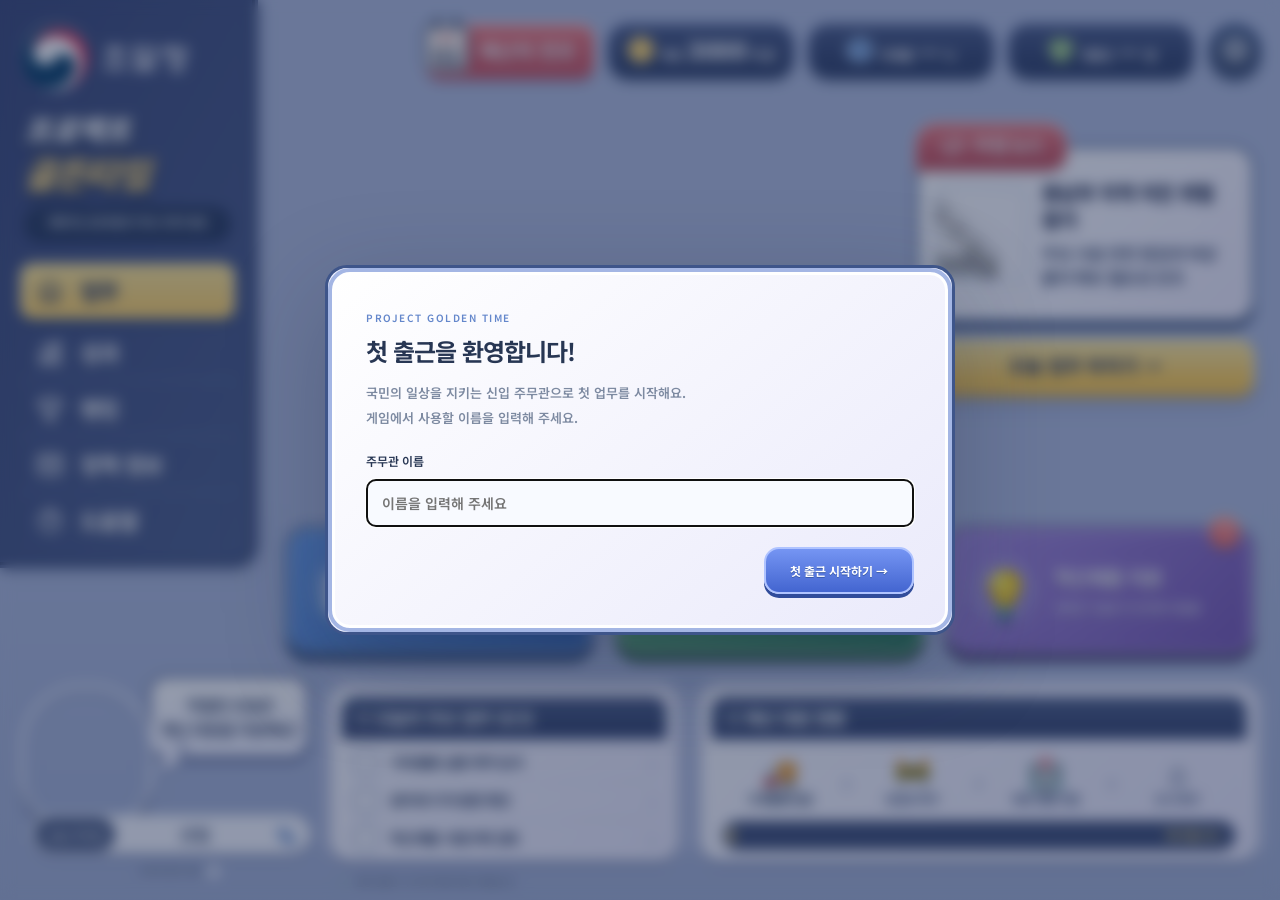
==== commit 0fd632da: "Add files via upload 3,4번 연결, 조달청, 달이, 주무관 이미지 변경, 3번 색상 및 글꼴 변경, 뉴스기사 화질 선명하게 변경" ====
--- a/index.html
+++ b/index.html
@@ -1,3 +1,3 @@
 <!doctype html>
-<html lang="ko"><head><meta charset="UTF-8"><meta name="viewport" content="width=device-width,initial-scale=1"><title>프로젝트 골든타임 · 조달청 재난 대응</title><link rel="stylesheet" href="style.css?v=29-safari-media"><link rel="stylesheet" href="modules/golden-time-news.css?v=30-next-align"></head>
-<body><div class="app"><aside class="sidebar"><a class="agency" href="#" aria-label="업무 홈"><span class="taeguk"></span> 조달청</a><div class="brand"><strong><em>프로젝트</em> 골든타임</strong><p>대형지진, 공공조달로 지키는 국민의 일상</p></div><nav><button class="nav active" data-view="home"><svg class="nav-icon" viewBox="0 0 24 24" fill="none" stroke="currentColor" stroke-width="1.9" stroke-linecap="round" stroke-linejoin="round" aria-hidden="true"><path d="m3 11 9-8 9 8M5 10v11h5v-7h4v7h5V10"/></svg> <span>업무</span></button><button class="nav" data-view="results"><svg class="nav-icon" viewBox="0 0 24 24" fill="none" stroke="currentColor" stroke-width="1.9" stroke-linecap="round" stroke-linejoin="round" aria-hidden="true"><path d="M4 20V13h4v7m4 0V8h4v12m4 0V3h0M3 21h19M4 8l6-4 5 2 6-4"/></svg> <span>성과</span></button><button class="nav" data-view="ranking"><svg class="nav-icon" viewBox="0 0 24 24" fill="none" stroke="currentColor" stroke-width="1.9" stroke-linecap="round" stroke-linejoin="round" aria-hidden="true"><path d="M7 3h10v6a5 5 0 0 1-10 0V3Zm10 2h4v3a4 4 0 0 1-4 4M7 5H3v3a4 4 0 0 0 4 4m5 2v5m-5 2h10m-8-2h6"/></svg> <span>랭킹</span></button><button class="nav" data-view="policy"><svg class="nav-icon" viewBox="0 0 24 24" fill="none" stroke="currentColor" stroke-width="1.9" stroke-linecap="round" stroke-linejoin="round" aria-hidden="true"><path d="M12 5C9 3 5 3 2 4v16c3-1 7-1 10 1 3-2 7-2 10-1V4c-3-1-7-1-10 1Zm0 0v16M5 8h4m-4 4h4m6-4h4m-4 4h4"/></svg> <span>정책 정보</span></button><button class="nav" data-view="help"><svg class="nav-icon" viewBox="0 0 24 24" fill="none" stroke="currentColor" stroke-width="1.9" stroke-linecap="round" stroke-linejoin="round" aria-hidden="true"><circle cx="12" cy="12" r="9"/><path d="M9.5 8.5a2.6 2.6 0 1 1 4.4 1.8c-1.1.7-1.9 1.2-1.9 2.7m0 3v.2"/></svg> <span>도움말</span></button></nav><div class="side-bottom"><div class="live-dot">국가 재난 대응 시뮬레이션</div><p>작은 결정에서 시작되는<br>우리의 안전한 내일</p><span>PROJECT GOLDEN TIME © 2026</span></div></aside><main><header><div class="day"><span class="calendar">DAY<b id="day">01</b></span><div><strong id="phase">재난의 전조</strong><small id="date">2026. 05. 18. 월요일</small></div><span class="phase-pill">사전 대비 단계</span></div><div class="stats"><div class="stat-pill"><span class="stat-icon"><svg viewBox="0 0 32 32" aria-hidden="true"><circle cx="16" cy="16" r="14" fill="#f9c852" stroke="#fff0b0" stroke-width="2"/><circle cx="16" cy="16" r="10" fill="none" stroke="#d6972d" stroke-width="1.5"/><path d="m16 8 2.4 4.9 5.4.8-3.9 3.8.9 5.4-4.8-2.6-4.8 2.6.9-5.4-3.9-3.8 5.4-.8Z" fill="#fff0a2"/></svg></span><div class="stat-copy"><small class="stat-label">예산</small><b class="stat-value" id="budget">3000</b><span class="stat-unit">억 원</span></div></div><div class="stat-pill"><span class="stat-icon"><svg viewBox="0 0 32 32" aria-hidden="true"><path d="m16 2 13 7v14l-13 7L3 23V9Z" fill="#8ab6f1" stroke="#d7ebff" stroke-width="2"/><path d="m3 9 13 7 13-7M16 16v14M10 5l13 7v8" fill="none" stroke="#3b659b" stroke-width="2"/></svg></span><div class="stat-copy"><small class="stat-label">비축률</small><b class="stat-value">—</b><span class="stat-unit">%</span></div></div><div class="stat-pill"><span class="stat-icon"><svg viewBox="0 0 32 32" aria-hidden="true"><path d="M16 2c4 4 8 5 12 5v9c0 6-5 11-12 14C9 27 4 22 4 16V7c4 0 8-1 12-5Z" fill="#79b65d" stroke="#e3f6bf" stroke-width="2"/><path d="m10 16 4 4 8-9" fill="none" stroke="white" stroke-width="3" stroke-linecap="round" stroke-linejoin="round"/></svg></span><div class="stat-copy"><small class="stat-label">청렴도</small><b class="stat-value">—</b><span class="stat-unit">점</span></div></div><button class="icon-btn" id="settings" aria-label="설정"><svg viewBox="0 0 24 24" fill="none" stroke="currentColor" stroke-width="2.2" stroke-linecap="round" stroke-linejoin="round" aria-hidden="true"><path d="m9 3 1-1h4l1 1 .4 2 2 .9 1.9-.6 2 3.4-1.4 1.5V13l1.4 1.5-2 3.5-1.9-.6-2 .9-.4 2-1 1h-4l-1-1-.4-2-2-.9-1.9.6-2-3.5L4 13v-2.8L2.6 8.7l2-3.4 1.9.6 2-.9Z"/><circle cx="12" cy="11.8" r="3.2"/></svg></button></div></header><section id="home-view"><div class="page-title"><div><span class="eyebrow">PUBLIC PROCUREMENT CONTROL ROOM</span><h1><span id="welcome-name">신입</span> 주무관님, 좋은 아침이에요 <span class="sun">☀</span></h1><p>오늘의 꼼꼼한 준비가 내일의 골든타임을 만듭니다.</p></div><button class="outline" id="morning">◷ 아침 뉴스 보기 <span>↗</span></button></div><section class="office"><div class="office-art"></div><div class="office-overlay"></div><div class="office-copy"><span class="tag"><i></i> 조달청 재난 대응 본부</span><h2>국민의 일상을 지키는<br>가장 중요한 선택.</h2><p>계약부터 비축, 혁신까지.<br>오늘도 공정하고 든든한 조달을 부탁드려요.</p><button class="white-btn" id="tutorial">나르미와 업무 알아보기 <span>→</span></button></div><div class="room-label">본청 사무실 <span>08:30 AM</span></div><button class="news-teaser" id="news-card" aria-label="달이와 조달청 뉴스 확인하기"><span class="news-tag"><svg class="news-megaphone" viewBox="0 0 28 28" fill="none" stroke="currentColor" stroke-width="1.8" stroke-linecap="round" stroke-linejoin="round" aria-hidden="true"><path d="M3 11v6h5l10 5V6L8 11H3Zm5 6 2 7h4l-2-5M21 10c2 2 2 6 0 8m3-11c4 4 4 10 0 14"/></svg><span id="preview-news-label">아침 뉴스</span></span><span class="news-preview-photo" role="img" aria-label="지진 피해 도로와 교량 현장"><svg class="news-preview-image" viewBox="768 0 768 341.333333" preserveAspectRatio="xMidYMid slice" aria-hidden="true"><image href="assets/news-sheet.png" width="1536" height="1024"/></svg></span><div class="news-preview-copy"><strong id="headline">동남부 지역 지진 위험 증가</strong><p>정부, 주요 시설 점검 및 비상 물자 확보 강조</p></div><span class="preview-dots" aria-hidden="true"><i class="active"></i><i></i><i></i></span></button></section><div class="section-heading"><h2>오늘의 조달 업무 <span>3개의 업무가 기다리고 있어요</span></h2><span>업무를 선택해 시작하세요 ↙</span></div><section class="work-cards"><button class="work-card blue" data-tab="0"><span class="card-top"><span class="work-icon"><svg class="clipboard-icon" viewBox="0 0 48 48" fill="none" aria-hidden="true"><rect x="9" y="9" width="30" height="34" rx="5" fill="#f8fbff" stroke="#ccdef7" stroke-width="2"/><rect x="16" y="4" width="16" height="11" rx="3" fill="#b9d0ef" stroke="#edf6ff" stroke-width="2"/><circle cx="24" cy="7" r="1.5" fill="#7794be"/><path d="M16 23h16M16 29h16M16 35h10" stroke="#7197ce" stroke-width="2.8" stroke-linecap="round"/></svg></span><span class="pending">검토 대기 <b>1</b></span></span><small>01 · PROCUREMENT</small><div class="work-copy"><h3>나라장터 계약 심사</h3><p>공정한 계약으로 신뢰를 이어갑니다</p></div><div class="card-bottom"><span>구호물품 납품 계약 검토</span><b>↗</b></div></button><button class="work-card green" data-tab="1"><span class="card-top"><span class="work-icon">🛢</span><span class="pending">확인 필요 <b>1</b></span></span><small>02 · STOCKPILE</small><div class="work-copy"><h3>원자재 비축 관리</h3><p>위기에 대비하는 든든한 준비</p></div><div class="card-bottom"><span>주요 원자재 수급 현황 확인</span><b>↗</b></div></button><button class="work-card purple" data-tab="2"><span class="card-top"><span class="work-icon">💡</span><span class="pending">심사 대기 <b>1</b></span></span><small>03 · INNOVATION</small><div class="work-copy"><h3>혁신제품 지원</h3><p>새로운 기술로 더 안전한 내일을</p></div><div class="card-bottom"><span>재난 물자 운송 드론 시범구매</span><b>↗</b></div></button></section><section class="bottom-grid"><article class="player-panel"><div class="player-bubble">적절한 조달로<br>재난 대응을 지원해요!</div><div class="player-portrait" role="img" aria-label="선택한 주무관 캐릭터"></div><button class="player-badge" id="edit-profile"><span>신입 주무관</span><strong id="profile-name">신입</strong><b>✎</b></button><button class="narmi-guide" id="guide">나르미 업무 안내 <span>?</span></button></article><article class="panel tasks"><div class="panel-title"><h3>▤ 오늘의 주요 업무 <span id="task-count">(0/1)</span></h3></div><ul id="task-list"><li>구호물품 납품 계약 심사</li><li>원자재 가격 동향 확인</li><li>혁신제품 시범구매 검토</li></ul></article><article class="panel recovery"><div class="panel-title"><h3>▥ 재난 대응 현황</h3><span id="recovery-state">대비 중</span></div><div class="steps"><div class="current"><b>🚚</b><span>구호물품 공급</span></div><i>›</i><div><b>🚧</b><span>보급로 복구</span></div><i>›</i><div><b>🏥</b><span>의료·생활 지원</span></div><i>›</i><div><b>⌂</b><span>도시 복구</span></div></div><div class="progress-row"><div class="progress"><i id="progress-bar"></i></div><strong id="progress-label">준비도 0%</strong></div></article></section><footer><span><i></i> 진행 상황은 이 브라우저에 자동 저장됩니다.</span><button id="end-day">오늘 업무 마치기 <span>→</span></button></footer></section><section id="other-view" hidden></section></main></div><dialog id="modal"><div id="modal-content"></div></dialog><div id="toast" role="status"></div><script src="modules/golden-time-system.js?v=29"></script><script src="modules/golden-time-audio.js?v=29"></script><script src="modules/golden-time-news.js?v=29"></script><script src="modules/contract-data.js?v=29"></script><script src="modules/contract-document.js?v=29"></script><script src="app.js?v=29-safari-media"></script><script src="integration.js?v=29"></script></body></html>
+<html lang="ko"><head><meta charset="UTF-8"><meta name="viewport" content="width=device-width,initial-scale=1"><title>프로젝트 골든타임 · 조달청 재난 대응</title><link rel="stylesheet" href="modules/golden-time-news.css?v=30-next-align"><link rel="stylesheet" href="modules/material.css?v=34"><link rel="stylesheet" href="modules/golden-time-innovation.css?v=34"><link rel="stylesheet" href="style.css?v=41-matching-cards"></head>
+<body><div class="app"><aside class="sidebar"><a class="agency" href="#" aria-label="업무 홈"><img class="agency-logo" src="assets/branding/pps-horizontal-light.svg" alt="조달청"></a><div class="brand"><strong><em>프로젝트</em> 골든타임</strong><p>대형지진, 공공조달로 지키는 국민의 일상</p></div><nav><button class="nav active" data-view="home"><svg class="nav-icon" viewBox="0 0 24 24" fill="none" stroke="currentColor" stroke-width="1.9" stroke-linecap="round" stroke-linejoin="round" aria-hidden="true"><path d="m3 11 9-8 9 8M5 10v11h5v-7h4v7h5V10"/></svg> <span>업무</span></button><button class="nav" data-view="results"><svg class="nav-icon" viewBox="0 0 24 24" fill="none" stroke="currentColor" stroke-width="1.9" stroke-linecap="round" stroke-linejoin="round" aria-hidden="true"><path d="M4 20V13h4v7m4 0V8h4v12m4 0V3h0M3 21h19M4 8l6-4 5 2 6-4"/></svg> <span>성과</span></button><button class="nav" data-view="ranking"><svg class="nav-icon" viewBox="0 0 24 24" fill="none" stroke="currentColor" stroke-width="1.9" stroke-linecap="round" stroke-linejoin="round" aria-hidden="true"><path d="M7 3h10v6a5 5 0 0 1-10 0V3Zm10 2h4v3a4 4 0 0 1-4 4M7 5H3v3a4 4 0 0 0 4 4m5 2v5m-5 2h10m-8-2h6"/></svg> <span>랭킹</span></button><button class="nav" data-view="policy"><svg class="nav-icon" viewBox="0 0 24 24" fill="none" stroke="currentColor" stroke-width="1.9" stroke-linecap="round" stroke-linejoin="round" aria-hidden="true"><path d="M12 5C9 3 5 3 2 4v16c3-1 7-1 10 1 3-2 7-2 10-1V4c-3-1-7-1-10 1Zm0 0v16M5 8h4m-4 4h4m6-4h4m-4 4h4"/></svg> <span>정책 정보</span></button><button class="nav" data-view="help"><svg class="nav-icon" viewBox="0 0 24 24" fill="none" stroke="currentColor" stroke-width="1.9" stroke-linecap="round" stroke-linejoin="round" aria-hidden="true"><circle cx="12" cy="12" r="9"/><path d="M9.5 8.5a2.6 2.6 0 1 1 4.4 1.8c-1.1.7-1.9 1.2-1.9 2.7m0 3v.2"/></svg> <span>도움말</span></button></nav><div class="side-bottom"><div class="live-dot">국가 재난 대응 시뮬레이션</div><p>작은 결정에서 시작되는<br>우리의 안전한 내일</p><span>PROJECT GOLDEN TIME © 2026</span></div></aside><main><header><div class="day"><span class="calendar">DAY<b id="day">01</b></span><div><strong id="phase">재난의 전조</strong><small id="date">2026. 05. 18. 월요일</small></div><span class="phase-pill">사전 대비 단계</span></div><div class="stats"><div class="stat-pill"><span class="stat-icon"><svg viewBox="0 0 32 32" aria-hidden="true"><circle cx="16" cy="16" r="14" fill="#f9c852" stroke="#fff0b0" stroke-width="2"/><circle cx="16" cy="16" r="10" fill="none" stroke="#d6972d" stroke-width="1.5"/><path d="m16 8 2.4 4.9 5.4.8-3.9 3.8.9 5.4-4.8-2.6-4.8 2.6.9-5.4-3.9-3.8 5.4-.8Z" fill="#fff0a2"/></svg></span><div class="stat-copy"><small class="stat-label">예산</small><b class="stat-value" id="budget">3000</b><span class="stat-unit">억 원</span></div></div><div class="stat-pill"><span class="stat-icon"><svg viewBox="0 0 32 32" aria-hidden="true"><path d="m16 2 13 7v14l-13 7L3 23V9Z" fill="#8ab6f1" stroke="#d7ebff" stroke-width="2"/><path d="m3 9 13 7 13-7M16 16v14M10 5l13 7v8" fill="none" stroke="#3b659b" stroke-width="2"/></svg></span><div class="stat-copy"><small class="stat-label">비축률</small><b class="stat-value">—</b><span class="stat-unit">%</span></div></div><div class="stat-pill"><span class="stat-icon"><svg viewBox="0 0 32 32" aria-hidden="true"><path d="M16 2c4 4 8 5 12 5v9c0 6-5 11-12 14C9 27 4 22 4 16V7c4 0 8-1 12-5Z" fill="#79b65d" stroke="#e3f6bf" stroke-width="2"/><path d="m10 16 4 4 8-9" fill="none" stroke="white" stroke-width="3" stroke-linecap="round" stroke-linejoin="round"/></svg></span><div class="stat-copy"><small class="stat-label">청렴도</small><b class="stat-value">—</b><span class="stat-unit">점</span></div></div><button class="icon-btn" id="settings" aria-label="설정"><svg viewBox="0 0 24 24" fill="none" stroke="currentColor" stroke-width="2.2" stroke-linecap="round" stroke-linejoin="round" aria-hidden="true"><path d="m9 3 1-1h4l1 1 .4 2 2 .9 1.9-.6 2 3.4-1.4 1.5V13l1.4 1.5-2 3.5-1.9-.6-2 .9-.4 2-1 1h-4l-1-1-.4-2-2-.9-1.9.6-2-3.5L4 13v-2.8L2.6 8.7l2-3.4 1.9.6 2-.9Z"/><circle cx="12" cy="11.8" r="3.2"/></svg></button></div></header><section id="home-view"><div class="page-title"><div><span class="eyebrow">PUBLIC PROCUREMENT CONTROL ROOM</span><h1><span id="welcome-name">신입</span> 주무관님, 좋은 아침이에요 <span class="sun">☀</span></h1><p>오늘의 꼼꼼한 준비가 내일의 골든타임을 만듭니다.</p></div><button class="outline" id="morning">◷ 아침 뉴스 보기 <span>↗</span></button></div><section class="office"><div class="office-art"></div><div class="office-overlay"></div><div class="office-copy"><span class="tag"><i></i> 조달청 재난 대응 본부</span><h2>국민의 일상을 지키는<br>가장 중요한 선택.</h2><p>계약부터 비축, 혁신까지.<br>오늘도 공정하고 든든한 조달을 부탁드려요.</p><button class="white-btn" id="tutorial">나르미와 업무 알아보기 <span>→</span></button></div><div class="room-label">본청 사무실 <span>08:30 AM</span></div><button class="news-teaser" id="news-card" aria-label="달이와 조달청 뉴스 확인하기"><span class="news-tag"><svg class="news-megaphone" viewBox="0 0 28 28" fill="none" stroke="currentColor" stroke-width="1.8" stroke-linecap="round" stroke-linejoin="round" aria-hidden="true"><path d="M3 11v6h5l10 5V6L8 11H3Zm5 6 2 7h4l-2-5M21 10c2 2 2 6 0 8m3-11c4 4 4 10 0 14"/></svg><span id="preview-news-label">아침 뉴스</span></span><span class="news-preview-photo" role="img" aria-label="지진 피해 도로와 교량 현장"><svg class="news-preview-image" viewBox="768 0 768 341.333333" preserveAspectRatio="xMidYMid slice" aria-hidden="true"><image href="assets/news-sheet.png" width="1536" height="1024"/></svg></span><div class="news-preview-copy"><strong id="headline">동남부 지역 지진 위험 증가</strong><p>정부, 주요 시설 점검 및 비상 물자 확보 강조</p></div></button></section><div class="section-heading"><h2>오늘의 조달 업무 <span>3개의 업무가 기다리고 있어요</span></h2><span>업무를 선택해 시작하세요 ↙</span></div><section class="work-cards"><button class="work-card blue" data-tab="0"><span class="card-top"><span class="work-icon"><svg class="clipboard-icon" viewBox="0 0 48 48" fill="none" aria-hidden="true"><rect x="9" y="9" width="30" height="34" rx="5" fill="#f8fbff" stroke="#ccdef7" stroke-width="2"/><rect x="16" y="4" width="16" height="11" rx="3" fill="#b9d0ef" stroke="#edf6ff" stroke-width="2"/><circle cx="24" cy="7" r="1.5" fill="#7794be"/><path d="M16 23h16M16 29h16M16 35h10" stroke="#7197ce" stroke-width="2.8" stroke-linecap="round"/></svg></span><span class="pending">검토 대기 <b>1</b></span></span><small>01 · PROCUREMENT</small><div class="work-copy"><h3>나라장터 계약 심사</h3><p>공정한 계약으로 신뢰를 이어갑니다</p></div><div class="card-bottom"><span>구호물품 납품 계약 검토</span><b>↗</b></div></button><button class="work-card green" data-tab="1"><span class="card-top"><span class="work-icon">🛢</span><span class="pending">확인 필요 <b>1</b></span></span><small>02 · STOCKPILE</small><div class="work-copy"><h3>원자재 비축 관리</h3><p>위기에 대비하는 든든한 준비</p></div><div class="card-bottom"><span>주요 원자재 수급 현황 확인</span><b>↗</b></div></button><button class="work-card purple" data-tab="2"><span class="card-top"><span class="work-icon">💡</span><span class="pending">심사 대기 <b>1</b></span></span><small>03 · INNOVATION</small><div class="work-copy"><h3>혁신제품 지원</h3><p>새로운 기술로 더 안전한 내일을</p></div><div class="card-bottom"><span>재난 물자 운송 드론 시범구매</span><b>↗</b></div></button></section><section class="bottom-grid"><article class="player-panel"><div class="player-bubble">적절한 조달로<br>재난 대응을 지원해요!</div><div class="player-portrait" role="img" aria-label="선택한 주무관 캐릭터"></div><button class="player-badge" id="edit-profile"><span>신입 주무관</span><strong id="profile-name">신입</strong><b>✎</b></button><button class="narmi-guide" id="guide">나르미 업무 안내 <span>?</span></button></article><article class="panel tasks"><div class="panel-title"><h3>▤ 오늘의 주요 업무 <span id="task-count">(0/1)</span></h3></div><ul id="task-list"><li>구호물품 납품 계약 심사</li><li>원자재 가격 동향 확인</li><li>혁신제품 시범구매 검토</li></ul></article><article class="panel recovery"><div class="panel-title"><h3>▥ 재난 대응 현황</h3><span id="recovery-state">대비 중</span></div><div class="steps"><div class="current"><b>🚚</b><span>구호물품 공급</span></div><i>›</i><div><b>🚧</b><span>보급로 복구</span></div><i>›</i><div><b>🏥</b><span>의료·생활 지원</span></div><i>›</i><div><b>⌂</b><span>도시 복구</span></div></div><div class="progress-row"><div class="progress"><i id="progress-bar"></i></div><strong id="progress-label">준비도 0%</strong></div></article></section><footer><span><i></i> 진행 상황은 이 브라우저에 자동 저장됩니다.</span><button id="end-day">오늘 업무 마치기 <span>→</span></button></footer></section><section id="other-view" hidden></section></main></div><dialog id="modal"><div id="modal-content"></div></dialog><div id="toast" role="status"></div><script src="modules/golden-time-system.js?v=29"></script><script src="modules/golden-time-audio.js?v=29"></script><script src="modules/golden-time-news.js?v=33-ending-map"></script><script src="modules/contract-data.js?v=29"></script><script src="modules/contract-document.js?v=40"></script><script src="modules/material-core.js?v=34"></script><script src="modules/material.js?v=34"></script><script src="modules/golden-time-innovation.js?v=34"></script><script src="app.js?v=35-ui-cleanup"></script><script src="modules/golden-time-news-expressions.js?v=44"></script><script src="integration.js?v=44-context-expressions"></script></body></html>
--- a/modules/material.css
+++ b/modules/material.css
@@ -0,0 +1,283 @@
+/* 3번 원자재 비축. 클래스 접두사는 mat- 이라 다른 탭과 겹치지 않는다. */
+.mat {
+  --ink: #1b2430;
+  --muted: #5e6874;
+  --paper: #f4efe4;
+  --card: #fffdf8;
+  --line: #ddd4c4;
+  --brass: #8a5a16;
+  --brass-deep: #6d4510;
+  --good: #1d6b45;
+  --bad: #9d2c2c;
+  --warn: #8a5a16;
+  --up: #9d2c2c;
+  --down: #1d6b45;
+  --shadow: 0 14px 40px rgba(48, 36, 18, 0.08);
+  color: var(--ink);
+  font-family: "Apple SD Gothic Neo", "Noto Sans KR", "Malgun Gothic", sans-serif;
+  background:
+    radial-gradient(circle at 12% -10%, rgba(138, 90, 22, 0.08), transparent 32%),
+    linear-gradient(180deg, #efe7d8 0%, var(--paper) 220px);
+  min-height: 100%;
+  padding: 28px 20px 48px;
+  box-sizing: border-box;
+}
+
+.mat *,
+.mat *::before,
+.mat *::after { box-sizing: border-box; }
+
+.mat h1,
+.mat h2,
+.mat h3 {
+  font-family: "Apple Myungjo", "Nanum Myeongjo", "Songti SC", serif;
+  font-weight: 700;
+  letter-spacing: -0.03em;
+  margin: 0;
+}
+
+.mat p { margin: 0; }
+
+.mat-top,
+.mat-mission,
+.mat-sheet,
+.mat-preview,
+.mat-result,
+.mat-market article,
+.mat-recipe {
+  background: var(--card);
+  border: 1px solid var(--line);
+  border-radius: 18px;
+  box-shadow: var(--shadow);
+}
+
+.mat-top {
+  display: grid;
+  grid-template-columns: minmax(0, 1.4fr) auto minmax(220px, 0.8fr);
+  gap: 18px;
+  align-items: center;
+  padding: 22px 24px;
+  max-width: 1080px;
+  margin: 0 auto 16px;
+}
+
+.mat-kicker {
+  margin: 0 0 6px;
+  color: var(--brass);
+  font-size: 12px;
+  font-weight: 700;
+  letter-spacing: 0.12em;
+}
+
+.mat h1 { font-size: 34px; line-height: 1.2; }
+
+.mat-stamp {
+  width: 92px;
+  height: 92px;
+  border: 2px solid var(--bad);
+  color: var(--bad);
+  border-radius: 50%;
+  display: grid;
+  place-items: center;
+  text-align: center;
+  transform: rotate(-8deg);
+  background: rgba(157, 44, 44, 0.04);
+}
+
+.mat-stamp strong { font-size: 18px; letter-spacing: 0.04em; }
+.mat-stamp span { font-size: 12px; }
+
+.mat-stats {
+  display: grid;
+  grid-template-columns: 1fr 1fr;
+  gap: 10px;
+  margin: 0;
+}
+
+.mat-stats div {
+  padding: 10px 12px;
+  background: #f7f1e6;
+  border-radius: 12px;
+}
+
+.mat-stats dt { color: var(--muted); font-size: 12px; }
+.mat-stats dd { margin: 2px 0 0; font-size: 20px; font-variant-numeric: tabular-nums; font-weight: 700; }
+
+.mat-market {
+  max-width: 1080px;
+  margin: 0 auto 16px;
+  display: grid;
+  grid-template-columns: repeat(4, minmax(0, 1fr));
+  gap: 12px;
+}
+
+.mat-market article { padding: 14px 14px 12px; border-radius: 16px; }
+.mat-market h2 { font-size: 18px; }
+.mat-market .mat-index { margin-top: 8px; font-size: 28px; font-variant-numeric: tabular-nums; font-weight: 700; }
+.mat-market .mat-change { font-size: 13px; font-weight: 700; }
+.mat-market .mat-change.is-up { color: var(--up); }
+.mat-market .mat-change.is-down { color: var(--down); }
+.mat-market .mat-change.is-flat { color: var(--muted); }
+.mat-market .mat-price { margin-top: 4px; color: var(--muted); font-size: 13px; }
+.mat-spark { display: block; width: 100%; height: 32px; margin-top: 6px; }
+
+.mat-mission,
+.mat-sheet,
+.mat-preview,
+.mat-result {
+  max-width: 1080px;
+  margin: 0 auto 16px;
+  padding: 20px 22px;
+}
+
+.mat-mission h2 { font-size: 28px; }
+.mat-brief { margin-top: 10px; line-height: 1.65; font-size: 16px; }
+.mat-clues { margin: 12px 0 0; padding-left: 18px; color: var(--muted); line-height: 1.6; }
+.mat-clues li + li { margin-top: 4px; }
+
+.mat-meters {
+  display: grid;
+  grid-template-columns: 1.1fr 0.9fr;
+  gap: 12px;
+  margin-top: 16px;
+}
+
+.mat-meter,
+.mat-calc {
+  background: #f7f1e6;
+  border-radius: 14px;
+  padding: 14px;
+}
+
+.mat-meter strong,
+.mat-calc strong { display: block; font-size: 15px; margin-bottom: 6px; }
+.mat-meter p,
+.mat-calc p { color: var(--muted); line-height: 1.55; font-size: 14px; }
+.mat-big { font-size: 28px; font-variant-numeric: tabular-nums; font-weight: 700; }
+
+.mat-sheet h2,
+.mat-preview h2,
+.mat-result h2 { font-size: 22px; }
+
+.mat-note { margin: 8px 0 14px; color: var(--muted); font-size: 14px; line-height: 1.5; }
+
+.mat-table-wrap { overflow-x: auto; }
+.mat table { width: 100%; border-collapse: collapse; min-width: 760px; }
+.mat th,
+.mat td { text-align: left; padding: 10px 8px; border-bottom: 1px solid var(--line); vertical-align: middle; }
+.mat th { font-size: 12px; color: var(--muted); font-weight: 700; }
+.mat td { font-variant-numeric: tabular-nums; }
+.mat-name { font-weight: 700; }
+.mat-off { color: var(--muted); }
+
+.mat-step { display: inline-flex; align-items: center; border: 1px solid var(--line); border-radius: 999px; overflow: hidden; background: #fff; }
+.mat-step button,
+.mat-step input {
+  border: 0;
+  background: transparent;
+  color: var(--ink);
+  font: inherit;
+}
+.mat-step button { width: 32px; height: 34px; cursor: pointer; font-size: 18px; }
+.mat-step button:disabled { cursor: default; color: #b3ab9e; }
+.mat-step input { width: 46px; height: 34px; text-align: center; font-variant-numeric: tabular-nums; }
+.mat-step input:focus { outline: 2px solid rgba(138, 90, 22, 0.35); outline-offset: -2px; }
+
+.mat-recipes { max-width: 1080px; margin: 0 auto 16px; display: grid; grid-template-columns: 1fr 1fr; gap: 12px; }
+.mat-recipe { padding: 16px; }
+.mat-recipe header { display: flex; justify-content: space-between; gap: 8px; align-items: center; }
+.mat-recipe h3 { font-size: 20px; }
+.mat-recipe p { margin-top: 8px; line-height: 1.55; color: var(--muted); }
+.mat-recipe .mat-step { margin-top: 12px; }
+.mat-badge { font-size: 12px; font-weight: 800; border-radius: 999px; padding: 4px 8px; }
+.mat-badge.is-ok { color: var(--good); background: rgba(29, 107, 69, 0.1); }
+.mat-badge.is-bad { color: var(--bad); background: rgba(157, 44, 44, 0.1); }
+
+.mat-preview-grid,
+.mat-result-grid { display: grid; grid-template-columns: repeat(4, minmax(0, 1fr)); gap: 10px; margin-top: 14px; }
+.mat-preview-grid div,
+.mat-result-grid div { background: #f7f1e6; border-radius: 12px; padding: 12px; }
+.mat-preview-grid span,
+.mat-result-grid span { display: block; color: var(--muted); font-size: 12px; }
+.mat-preview-grid b,
+.mat-result-grid b { display: block; margin-top: 4px; font-size: 18px; font-variant-numeric: tabular-nums; }
+.mat-stockline { margin-top: 12px; color: var(--muted); font-size: 14px; }
+.mat-errors { margin: 12px 0 0; padding-left: 18px; color: var(--bad); }
+.mat-warn { margin-top: 10px; color: var(--warn); font-size: 14px; }
+
+.mat-actions { max-width: 1080px; margin: 0 auto; display: flex; justify-content: flex-end; gap: 8px; flex-wrap: wrap; }
+.mat button.mat-btn {
+  border-radius: 999px;
+  border: 1px solid var(--line);
+  background: #fff;
+  color: var(--ink);
+  font: inherit;
+  font-weight: 700;
+  padding: 12px 16px;
+  cursor: pointer;
+}
+.mat button.mat-btn:disabled { cursor: default; opacity: 0.45; }
+.mat button.mat-btn.primary { background: var(--brass); border-color: var(--brass-deep); color: #fffaf2; }
+.mat button.mat-btn.primary.is-armed { background: var(--bad); border-color: var(--bad); }
+.mat button.mat-btn.ghost { background: transparent; }
+
+.mat-result.is-success { box-shadow: inset 4px 0 0 var(--good), var(--shadow); }
+.mat-result.is-partial { box-shadow: inset 4px 0 0 var(--brass), var(--shadow); }
+.mat-result.is-failure { box-shadow: inset 4px 0 0 var(--bad), var(--shadow); }
+.mat-result p { margin-top: 10px; line-height: 1.6; }
+.mat-log { margin-top: 12px; color: var(--muted); font-size: 14px; line-height: 1.6; }
+
+.mat-demo {
+  max-width: 1080px;
+  margin: 0 auto;
+  padding: 16px 20px 0;
+  display: flex;
+  justify-content: space-between;
+  gap: 12px;
+  align-items: center;
+  font-family: "Apple SD Gothic Neo", "Noto Sans KR", sans-serif;
+  color: #1b2430;
+}
+.mat-demo p { margin: 0; color: #5e6874; font-size: 14px; line-height: 1.5; }
+.mat-demo strong { color: #1b2430; }
+.mat-demo .mat-btn {
+  border-radius: 999px;
+  border: 1px solid #ddd4c4;
+  background: #fffdf8;
+  font: inherit;
+  font-weight: 700;
+  padding: 10px 14px;
+  cursor: pointer;
+}
+.mat-demo .mat-btn.primary { background: #8a5a16; color: #fffaf2; border-color: #6d4510; }
+.mat-demo-actions { display: flex; gap: 8px; flex-wrap: wrap; }
+
+@media (max-width: 860px) {
+  .mat { padding: 16px 12px 32px; }
+  .mat-top,
+  .mat-market,
+  .mat-meters,
+  .mat-recipes,
+  .mat-preview-grid,
+  .mat-result-grid,
+  .mat-demo { grid-template-columns: 1fr; display: grid; }
+  .mat-top { grid-template-columns: 1fr auto; }
+  .mat-stats { grid-column: 1 / -1; }
+  .mat h1 { font-size: 28px; }
+  .mat-stamp { width: 76px; height: 76px; }
+  .mat-demo { display: grid; }
+  .mat-table-wrap { overflow: visible; }
+  .mat table { min-width: 0; }
+  .mat thead { display: none; }
+  .mat tr {
+    display: grid;
+    grid-template-columns: 1fr 1fr;
+    gap: 10px 12px;
+    padding: 14px 0;
+    border-bottom: 1px solid var(--line);
+  }
+  .mat td { display: flex; flex-direction: column; align-items: flex-start; gap: 4px; border: 0; padding: 0; }
+  .mat td:first-child { grid-column: 1 / -1; }
+  .mat td::before { content: attr(data-label); color: var(--muted); font-size: 11px; font-weight: 700; }
+  .mat td:first-child::before { content: none; }
+}
--- a/modules/golden-time-innovation.css
+++ b/modules/golden-time-innovation.css
@@ -0,0 +1,2 @@
+/* 4번 모듈 CSS. 모든 셀렉터는 gti- 접두사로 한정한다. */
+.gti-root{box-sizing:border-box;max-width:1190px;margin:0 auto;padding:17px;border-radius:24px;background:linear-gradient(145deg,#e8eeff,#f4efff);color:#283759;font-family:'Apple SD Gothic Neo','Malgun Gothic',sans-serif}.gti-root *{box-sizing:border-box}.gti-root button{font-family:inherit}.gti-header{display:flex;align-items:center;justify-content:space-between;gap:14px;border:2px solid #b6c9ff;background:linear-gradient(100deg,#3568ba,#7660bb);border-radius:20px;color:white;padding:18px 24px;margin-bottom:16px;box-shadow:0 5px 0 #a3b8e9}.gti-header small{font-size:11px;letter-spacing:1.5px;opacity:.85}.gti-header h2{margin:4px 0 0;font-size:25px}.gti-chip{font-weight:800;background:#ffffff2e;border:1px solid #ffffff55;padding:12px 16px;border-radius:999px;white-space:nowrap}.gti-chip span{opacity:.7}.gti-columns{display:grid;grid-template-columns:1fr 1.18fr;gap:15px}.gti-panel{background:linear-gradient(#fff,#f9faff);border:3px solid #d3ddfb;border-radius:22px;padding:22px;box-shadow:0 8px 0 #b8c7ef}.gti-person{display:flex;flex-direction:column}.gti-icon{text-align:center;font-size:75px;line-height:1.7;border:2px solid #dae6ff;border-radius:18px;background:linear-gradient(150deg,#ecf2ff,#faf4ff)}.gti-person-name{text-align:center;font-size:18px;font-weight:800;margin:14px 0}.gti-bubble{border:2px solid #abc0ed;background:#f2f6ff;border-radius:17px;padding:18px;line-height:1.65;min-height:90px;font-weight:650}.gti-person h3{font-size:15px;margin:23px 0 8px}.gti-question{display:block;text-align:left;width:100%;background:#edf2ff;border:1px solid #c1cef1;color:#304b85;border-radius:12px;padding:13px;margin:7px 0;font-weight:700;cursor:pointer}.gti-question:hover:not(:disabled){background:#dce8ff}.gti-section-label{font-size:14px;color:#7056b4;font-weight:800}.gti-product{font-size:24px;margin:12px 0 20px}.gti-details{margin:0}.gti-details>div{display:flex;gap:16px;border-bottom:1px dashed #cdd8ed;padding:13px 0;line-height:1.5}.gti-details dt{min-width:95px;font-weight:800;color:#566688}.gti-details dd{margin:0}.gti-note{background:#eeeaff;padding:16px;border-radius:12px;line-height:1.5;margin:20px 0}.gti-actions{display:flex;flex-wrap:wrap;gap:9px}.gti-action{flex:1;min-width:120px;padding:13px 10px;border:0;border-radius:12px;color:#fff;font-size:14px;font-weight:800;cursor:pointer}.gti-action.full{background:#369b74}.gti-action.limited{background:#7e66bf}.gti-action.reject{background:#dc6874}.gti-action:hover:not(:disabled){filter:brightness(1.1)}.gti-action:disabled,.gti-question:disabled{opacity:.55;cursor:default}.gti-result{margin-top:18px;background:#e6f2e9;border:1px solid #aad3bb;border-radius:12px;padding:14px;line-height:1.6;font-weight:700}.gti-root button:focus-visible{outline:3px solid #f4c846;outline-offset:3px}@media(max-width:780px){.gti-columns{grid-template-columns:1fr}.gti-header{flex-wrap:wrap}.gti-root{padding:9px}.gti-header h2{font-size:21px}}
--- a/style.css
+++ b/style.css
@@ -75,3 +75,63 @@
 
 /* Morning news fades directly to the office, never back to the commute shell. */
 #news-stage.morning-stage{background:transparent}#news-stage.morning-stage>.commute-screen{display:none}
+
+/* Embedded team modules use normal document flow inside the main workspace. */
+#work-module .mat header,#work-module .gti-root header,#work-module .mat footer{position:static;inset:auto;width:auto;min-height:0;z-index:auto}
+#work-module .mat{border-radius:16px;overflow:hidden}#work-module .gti-root{margin-top:12px}#work-module h1{white-space:normal}#work-module .mat .primary{box-shadow:none;text-shadow:none}#work-module .mat .mat-top{margin:0 0 20px}#work-module .mat .mat-recipe header{display:flex;align-items:center;justify-content:space-between}
+
+/* Shared work typography and centered vector status badges. */
+:root{--work-font:'Noto Sans KR','Apple SD Gothic Neo','Malgun Gothic',sans-serif}
+#work-module .mat,#work-module .mat h1,#work-module .mat h2,#work-module .mat h3,#work-module .mat button,#work-module .mat input,#work-module .gti-root,#work-module .gti-root button{font-family:var(--work-font)}
+#work-module .mat-kicker,#work-module .gti-header small{display:none}
+.work-cards .work-card .pending{display:grid;place-items:center;padding:0;font-size:0;line-height:0}
+.work-cards .work-card .pending>*{display:none}
+.work-cards .work-card .pending::after{content:'';position:absolute;inset:0;display:block;margin:0;padding:0;font-size:0;line-height:0;background-image:url("data:image/svg+xml,%3Csvg xmlns='http://www.w3.org/2000/svg' viewBox='0 0 24 24'%3E%3Crect x='10' y='3' width='4' height='12' rx='2' fill='white'/%3E%3Ccircle cx='12' cy='19' r='2' fill='white'/%3E%3C/svg%3E");background-position:center;background-repeat:no-repeat;background-size:80% 80%}
+.work-cards .work-card.completed .pending::after{content:'';background-image:url("data:image/svg+xml,%3Csvg xmlns='http://www.w3.org/2000/svg' viewBox='0 0 24 24'%3E%3Cpath d='m5 12 4 4 10-10' fill='none' stroke='white' stroke-width='3' stroke-linecap='round' stroke-linejoin='round'/%3E%3C/svg%3E")}
+
+/* Larger news-preview type; one content row with no pagination dots. */
+.office .news-teaser{grid-template-rows:auto;row-gap:0}
+.office .news-teaser .news-preview-copy strong{font-size:20px;line-height:1.35}
+.office .news-teaser .news-preview-copy p{font-size:16px;line-height:1.45}
+@media(min-width:1600px){.office .news-teaser .news-preview-copy strong{font-size:23px}.office .news-teaser .news-preview-copy p{font-size:18px}}
+@media(max-width:1250px) and (min-width:801px){.office .news-teaser .news-preview-copy strong{font-size:18px}.office .news-teaser .news-preview-copy p{font-size:14px}}
+@media(max-width:800px){.office .news-teaser .news-preview-copy strong{font-size:14px}.office .news-teaser .news-preview-copy p{font-size:12px}}
+
+/* Center the preview contents within the card after removing its dots. */
+.office .news-widget .news-teaser{align-content:center;align-items:center;padding-top:26px;padding-bottom:26px}
+.office .news-widget .news-teaser .news-preview-photo,.office .news-widget .news-teaser .news-preview-copy{align-self:center}
+@media(min-width:1600px){.office .news-widget .news-teaser{padding-top:30px;padding-bottom:30px}}
+@media(max-width:1250px) and (min-width:801px){.office .news-widget .news-teaser{padding-top:24px;padding-bottom:24px}}
+@media(max-width:800px){.office .news-widget .news-teaser{padding-top:22px;padding-bottom:22px}}
+/* A square frame independent of each portrait's intrinsic height. */
+.gtn-overlay .gtn-face{position:relative;display:grid;place-items:center;align-self:center;width:100%;height:auto;min-height:0;aspect-ratio:1}
+.gtn-overlay .gtn-face img{position:absolute;inset:0;display:block;width:100%;height:100%;object-fit:cover;object-position:50% 50%}
+/* The supplied navy, blue, sky, ivory, yellow, red, green and purple palette. */
+#work-module .mat{--ink:#394867;--muted:#76839f;--paper:#eef2fc;--card:#fbf8f2;--line:#cbd5ea;--brass:#607fb8;--brass-deep:#394867;--good:#4d8155;--bad:#bd5052;--warn:#7d6bb3;--up:#d15c5a;--down:#4d8155;--shadow:0 4px 0 #c8d2e8,0 10px 22px #39486712;background:linear-gradient(135deg,#e8effc,#eeebf8);border:1px solid #cbd5ea}
+#work-module .mat-top,#work-module .mat-mission,#work-module .mat-sheet,#work-module .mat-preview,#work-module .mat-result,#work-module .mat-market article,#work-module .mat-recipe{background:linear-gradient(145deg,#fff,#fbf8f2);border-color:#cbd5ea}
+#work-module .mat-stats div,#work-module .mat-preview-grid div,#work-module .mat-result-grid div{background:#eaf0fc;border:1px solid #d5def1}
+#work-module .mat-stamp{border-color:#607fb8;color:#526fa8;background:#edf2ff}
+#work-module .mat th{background:#eaf0fc;color:#394867}
+#work-module .mat-step{border-color:#c6d2e9;background:#fff}
+#work-module .mat-step input:focus{outline-color:#8fbdf7;background:#f0f5ff}
+#work-module .mat button.mat-btn{border-color:#c1cee8;background:#f8faff;color:#394867}
+#work-module .mat button.mat-btn.primary{background:linear-gradient(#6f91ce,#526fa8);border-color:#526fa8;color:#fff}
+#work-module .mat button.mat-btn.primary.is-armed{background:linear-gradient(#a192d8,#8571bf);border-color:#8571bf;color:#fff}
+#work-module .mat-badge.is-ok{background:#e4f1e4;color:#42754a}
+#work-module .mat-badge.is-bad{background:#fbe7e5;color:#a8484b}
+#work-module .mat-change.is-up~.mat-spark path{stroke:#d15c5a}#work-module .mat-change.is-up~.mat-spark circle{fill:#d15c5a}
+#work-module .mat-change.is-down~.mat-spark path{stroke:#4d8155}#work-module .mat-change.is-down~.mat-spark circle{fill:#4d8155}
+
+/* Official PDF vector wordmark, with preserved aspect ratio. */
+.agency .agency-logo{display:block;width:168px;max-width:100%;height:auto;object-fit:contain;object-position:left center}
+@media(min-width:1600px){.agency .agency-logo{width:198px}}
+@media(max-width:800px){.agency .agency-logo{width:105px}}
+
+/* Stable news portraits and uncropped, naturally wide article photography. */
+.gtn-overlay .gtn-side,.gtn-overlay .gtn-dari,.gtn-overlay .gtn-panel{animation:none!important;transform:none!important;transition:none!important}
+.gtn-overlay img.gtn-dari{width:100%;max-width:100%;object-fit:contain}
+.gtn-overlay .gtn-cause-voice{grid-template-columns:6em minmax(0,1fr);gap:.7em;padding:.6em}
+.gtn-overlay .gtn-satis{grid-template-columns:5.5em minmax(0,1fr) auto}
+.gtn-overlay .gtn-cause-voice .gtn-face,.gtn-overlay .gtn-satis .gtn-face{width:100%;align-self:center}
+#work-module .mat-meter,#work-module .mat-calc{background:#eaf0fc;border:1px solid #cbd5ea;color:#394867}
+@media(max-width:800px){.gtn-overlay .gtn-cause-voice{grid-template-columns:4.8em minmax(0,1fr)}.gtn-overlay .gtn-satis{grid-template-columns:4.5em minmax(0,1fr) auto}}
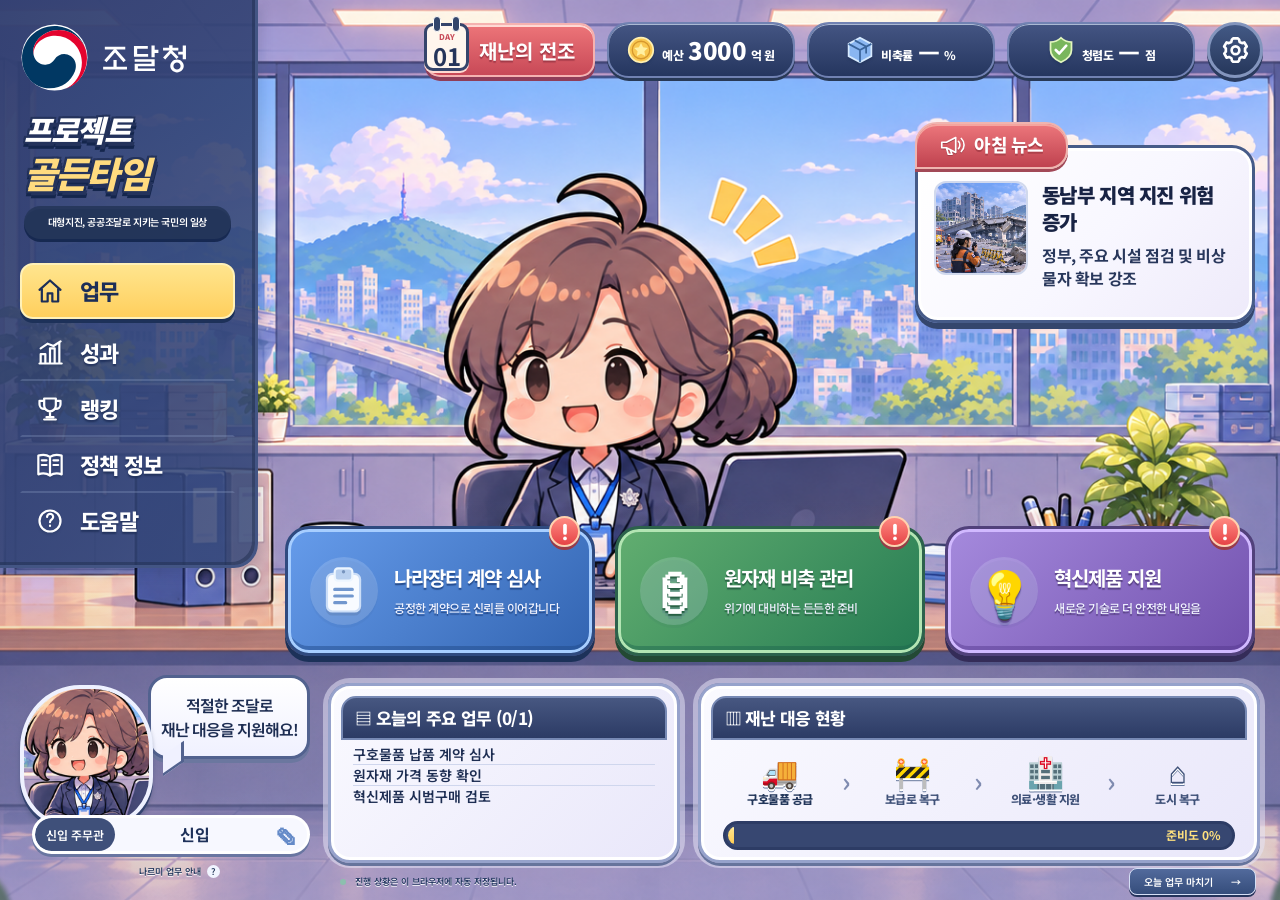
==== commit cfed1afd: "달이 디자인 변경, 화질 변경, 탭2 동그라미 제거, 저녁뉴스에 당일 등급 추가" ====
--- a/index.html
+++ b/index.html
@@ -1,3 +1,3 @@
 <!doctype html>
-<html lang="ko"><head><meta charset="UTF-8"><meta name="viewport" content="width=device-width,initial-scale=1"><title>프로젝트 골든타임 · 조달청 재난 대응</title><link rel="stylesheet" href="modules/golden-time-news.css?v=30-next-align"><link rel="stylesheet" href="modules/material.css?v=34"><link rel="stylesheet" href="modules/golden-time-innovation.css?v=34"><link rel="stylesheet" href="style.css?v=41-matching-cards"></head>
-<body><div class="app"><aside class="sidebar"><a class="agency" href="#" aria-label="업무 홈"><img class="agency-logo" src="assets/branding/pps-horizontal-light.svg" alt="조달청"></a><div class="brand"><strong><em>프로젝트</em> 골든타임</strong><p>대형지진, 공공조달로 지키는 국민의 일상</p></div><nav><button class="nav active" data-view="home"><svg class="nav-icon" viewBox="0 0 24 24" fill="none" stroke="currentColor" stroke-width="1.9" stroke-linecap="round" stroke-linejoin="round" aria-hidden="true"><path d="m3 11 9-8 9 8M5 10v11h5v-7h4v7h5V10"/></svg> <span>업무</span></button><button class="nav" data-view="results"><svg class="nav-icon" viewBox="0 0 24 24" fill="none" stroke="currentColor" stroke-width="1.9" stroke-linecap="round" stroke-linejoin="round" aria-hidden="true"><path d="M4 20V13h4v7m4 0V8h4v12m4 0V3h0M3 21h19M4 8l6-4 5 2 6-4"/></svg> <span>성과</span></button><button class="nav" data-view="ranking"><svg class="nav-icon" viewBox="0 0 24 24" fill="none" stroke="currentColor" stroke-width="1.9" stroke-linecap="round" stroke-linejoin="round" aria-hidden="true"><path d="M7 3h10v6a5 5 0 0 1-10 0V3Zm10 2h4v3a4 4 0 0 1-4 4M7 5H3v3a4 4 0 0 0 4 4m5 2v5m-5 2h10m-8-2h6"/></svg> <span>랭킹</span></button><button class="nav" data-view="policy"><svg class="nav-icon" viewBox="0 0 24 24" fill="none" stroke="currentColor" stroke-width="1.9" stroke-linecap="round" stroke-linejoin="round" aria-hidden="true"><path d="M12 5C9 3 5 3 2 4v16c3-1 7-1 10 1 3-2 7-2 10-1V4c-3-1-7-1-10 1Zm0 0v16M5 8h4m-4 4h4m6-4h4m-4 4h4"/></svg> <span>정책 정보</span></button><button class="nav" data-view="help"><svg class="nav-icon" viewBox="0 0 24 24" fill="none" stroke="currentColor" stroke-width="1.9" stroke-linecap="round" stroke-linejoin="round" aria-hidden="true"><circle cx="12" cy="12" r="9"/><path d="M9.5 8.5a2.6 2.6 0 1 1 4.4 1.8c-1.1.7-1.9 1.2-1.9 2.7m0 3v.2"/></svg> <span>도움말</span></button></nav><div class="side-bottom"><div class="live-dot">국가 재난 대응 시뮬레이션</div><p>작은 결정에서 시작되는<br>우리의 안전한 내일</p><span>PROJECT GOLDEN TIME © 2026</span></div></aside><main><header><div class="day"><span class="calendar">DAY<b id="day">01</b></span><div><strong id="phase">재난의 전조</strong><small id="date">2026. 05. 18. 월요일</small></div><span class="phase-pill">사전 대비 단계</span></div><div class="stats"><div class="stat-pill"><span class="stat-icon"><svg viewBox="0 0 32 32" aria-hidden="true"><circle cx="16" cy="16" r="14" fill="#f9c852" stroke="#fff0b0" stroke-width="2"/><circle cx="16" cy="16" r="10" fill="none" stroke="#d6972d" stroke-width="1.5"/><path d="m16 8 2.4 4.9 5.4.8-3.9 3.8.9 5.4-4.8-2.6-4.8 2.6.9-5.4-3.9-3.8 5.4-.8Z" fill="#fff0a2"/></svg></span><div class="stat-copy"><small class="stat-label">예산</small><b class="stat-value" id="budget">3000</b><span class="stat-unit">억 원</span></div></div><div class="stat-pill"><span class="stat-icon"><svg viewBox="0 0 32 32" aria-hidden="true"><path d="m16 2 13 7v14l-13 7L3 23V9Z" fill="#8ab6f1" stroke="#d7ebff" stroke-width="2"/><path d="m3 9 13 7 13-7M16 16v14M10 5l13 7v8" fill="none" stroke="#3b659b" stroke-width="2"/></svg></span><div class="stat-copy"><small class="stat-label">비축률</small><b class="stat-value">—</b><span class="stat-unit">%</span></div></div><div class="stat-pill"><span class="stat-icon"><svg viewBox="0 0 32 32" aria-hidden="true"><path d="M16 2c4 4 8 5 12 5v9c0 6-5 11-12 14C9 27 4 22 4 16V7c4 0 8-1 12-5Z" fill="#79b65d" stroke="#e3f6bf" stroke-width="2"/><path d="m10 16 4 4 8-9" fill="none" stroke="white" stroke-width="3" stroke-linecap="round" stroke-linejoin="round"/></svg></span><div class="stat-copy"><small class="stat-label">청렴도</small><b class="stat-value">—</b><span class="stat-unit">점</span></div></div><button class="icon-btn" id="settings" aria-label="설정"><svg viewBox="0 0 24 24" fill="none" stroke="currentColor" stroke-width="2.2" stroke-linecap="round" stroke-linejoin="round" aria-hidden="true"><path d="m9 3 1-1h4l1 1 .4 2 2 .9 1.9-.6 2 3.4-1.4 1.5V13l1.4 1.5-2 3.5-1.9-.6-2 .9-.4 2-1 1h-4l-1-1-.4-2-2-.9-1.9.6-2-3.5L4 13v-2.8L2.6 8.7l2-3.4 1.9.6 2-.9Z"/><circle cx="12" cy="11.8" r="3.2"/></svg></button></div></header><section id="home-view"><div class="page-title"><div><span class="eyebrow">PUBLIC PROCUREMENT CONTROL ROOM</span><h1><span id="welcome-name">신입</span> 주무관님, 좋은 아침이에요 <span class="sun">☀</span></h1><p>오늘의 꼼꼼한 준비가 내일의 골든타임을 만듭니다.</p></div><button class="outline" id="morning">◷ 아침 뉴스 보기 <span>↗</span></button></div><section class="office"><div class="office-art"></div><div class="office-overlay"></div><div class="office-copy"><span class="tag"><i></i> 조달청 재난 대응 본부</span><h2>국민의 일상을 지키는<br>가장 중요한 선택.</h2><p>계약부터 비축, 혁신까지.<br>오늘도 공정하고 든든한 조달을 부탁드려요.</p><button class="white-btn" id="tutorial">나르미와 업무 알아보기 <span>→</span></button></div><div class="room-label">본청 사무실 <span>08:30 AM</span></div><button class="news-teaser" id="news-card" aria-label="달이와 조달청 뉴스 확인하기"><span class="news-tag"><svg class="news-megaphone" viewBox="0 0 28 28" fill="none" stroke="currentColor" stroke-width="1.8" stroke-linecap="round" stroke-linejoin="round" aria-hidden="true"><path d="M3 11v6h5l10 5V6L8 11H3Zm5 6 2 7h4l-2-5M21 10c2 2 2 6 0 8m3-11c4 4 4 10 0 14"/></svg><span id="preview-news-label">아침 뉴스</span></span><span class="news-preview-photo" role="img" aria-label="지진 피해 도로와 교량 현장"><svg class="news-preview-image" viewBox="768 0 768 341.333333" preserveAspectRatio="xMidYMid slice" aria-hidden="true"><image href="assets/news-sheet.png" width="1536" height="1024"/></svg></span><div class="news-preview-copy"><strong id="headline">동남부 지역 지진 위험 증가</strong><p>정부, 주요 시설 점검 및 비상 물자 확보 강조</p></div></button></section><div class="section-heading"><h2>오늘의 조달 업무 <span>3개의 업무가 기다리고 있어요</span></h2><span>업무를 선택해 시작하세요 ↙</span></div><section class="work-cards"><button class="work-card blue" data-tab="0"><span class="card-top"><span class="work-icon"><svg class="clipboard-icon" viewBox="0 0 48 48" fill="none" aria-hidden="true"><rect x="9" y="9" width="30" height="34" rx="5" fill="#f8fbff" stroke="#ccdef7" stroke-width="2"/><rect x="16" y="4" width="16" height="11" rx="3" fill="#b9d0ef" stroke="#edf6ff" stroke-width="2"/><circle cx="24" cy="7" r="1.5" fill="#7794be"/><path d="M16 23h16M16 29h16M16 35h10" stroke="#7197ce" stroke-width="2.8" stroke-linecap="round"/></svg></span><span class="pending">검토 대기 <b>1</b></span></span><small>01 · PROCUREMENT</small><div class="work-copy"><h3>나라장터 계약 심사</h3><p>공정한 계약으로 신뢰를 이어갑니다</p></div><div class="card-bottom"><span>구호물품 납품 계약 검토</span><b>↗</b></div></button><button class="work-card green" data-tab="1"><span class="card-top"><span class="work-icon">🛢</span><span class="pending">확인 필요 <b>1</b></span></span><small>02 · STOCKPILE</small><div class="work-copy"><h3>원자재 비축 관리</h3><p>위기에 대비하는 든든한 준비</p></div><div class="card-bottom"><span>주요 원자재 수급 현황 확인</span><b>↗</b></div></button><button class="work-card purple" data-tab="2"><span class="card-top"><span class="work-icon">💡</span><span class="pending">심사 대기 <b>1</b></span></span><small>03 · INNOVATION</small><div class="work-copy"><h3>혁신제품 지원</h3><p>새로운 기술로 더 안전한 내일을</p></div><div class="card-bottom"><span>재난 물자 운송 드론 시범구매</span><b>↗</b></div></button></section><section class="bottom-grid"><article class="player-panel"><div class="player-bubble">적절한 조달로<br>재난 대응을 지원해요!</div><div class="player-portrait" role="img" aria-label="선택한 주무관 캐릭터"></div><button class="player-badge" id="edit-profile"><span>신입 주무관</span><strong id="profile-name">신입</strong><b>✎</b></button><button class="narmi-guide" id="guide">나르미 업무 안내 <span>?</span></button></article><article class="panel tasks"><div class="panel-title"><h3>▤ 오늘의 주요 업무 <span id="task-count">(0/1)</span></h3></div><ul id="task-list"><li>구호물품 납품 계약 심사</li><li>원자재 가격 동향 확인</li><li>혁신제품 시범구매 검토</li></ul></article><article class="panel recovery"><div class="panel-title"><h3>▥ 재난 대응 현황</h3><span id="recovery-state">대비 중</span></div><div class="steps"><div class="current"><b>🚚</b><span>구호물품 공급</span></div><i>›</i><div><b>🚧</b><span>보급로 복구</span></div><i>›</i><div><b>🏥</b><span>의료·생활 지원</span></div><i>›</i><div><b>⌂</b><span>도시 복구</span></div></div><div class="progress-row"><div class="progress"><i id="progress-bar"></i></div><strong id="progress-label">준비도 0%</strong></div></article></section><footer><span><i></i> 진행 상황은 이 브라우저에 자동 저장됩니다.</span><button id="end-day">오늘 업무 마치기 <span>→</span></button></footer></section><section id="other-view" hidden></section></main></div><dialog id="modal"><div id="modal-content"></div></dialog><div id="toast" role="status"></div><script src="modules/golden-time-system.js?v=29"></script><script src="modules/golden-time-audio.js?v=29"></script><script src="modules/golden-time-news.js?v=33-ending-map"></script><script src="modules/contract-data.js?v=29"></script><script src="modules/contract-document.js?v=40"></script><script src="modules/material-core.js?v=34"></script><script src="modules/material.js?v=34"></script><script src="modules/golden-time-innovation.js?v=34"></script><script src="app.js?v=35-ui-cleanup"></script><script src="modules/golden-time-news-expressions.js?v=44"></script><script src="integration.js?v=44-context-expressions"></script></body></html>
+<html lang="ko"><head><meta charset="UTF-8"><meta name="viewport" content="width=device-width,initial-scale=1"><title>프로젝트 골든타임 · 조달청 재난 대응</title><link rel="stylesheet" href="modules/golden-time-news.css?v=31-mobile-header"><link rel="stylesheet" href="modules/material.css?v=34"><link rel="stylesheet" href="modules/golden-time-innovation.css?v=34"><link rel="stylesheet" href="style.css?v=48-daily-grade"></head>
+<body><div class="app"><aside class="sidebar"><a class="agency" href="#" aria-label="업무 홈"><img class="agency-logo" src="assets/branding/pps-horizontal-light.svg" alt="조달청"></a><div class="brand"><strong><em>프로젝트</em> 골든타임</strong><p>대형지진, 공공조달로 지키는 국민의 일상</p></div><nav><button class="nav active" data-view="home"><svg class="nav-icon" viewBox="0 0 24 24" fill="none" stroke="currentColor" stroke-width="1.9" stroke-linecap="round" stroke-linejoin="round" aria-hidden="true"><path d="m3 11 9-8 9 8M5 10v11h5v-7h4v7h5V10"/></svg> <span>업무</span></button><button class="nav" data-view="results"><svg class="nav-icon" viewBox="0 0 24 24" fill="none" stroke="currentColor" stroke-width="1.9" stroke-linecap="round" stroke-linejoin="round" aria-hidden="true"><path d="M4 20V13h4v7m4 0V8h4v12m4 0V3h0M3 21h19M4 8l6-4 5 2 6-4"/></svg> <span>성과</span></button><button class="nav" data-view="ranking"><svg class="nav-icon" viewBox="0 0 24 24" fill="none" stroke="currentColor" stroke-width="1.9" stroke-linecap="round" stroke-linejoin="round" aria-hidden="true"><path d="M7 3h10v6a5 5 0 0 1-10 0V3Zm10 2h4v3a4 4 0 0 1-4 4M7 5H3v3a4 4 0 0 0 4 4m5 2v5m-5 2h10m-8-2h6"/></svg> <span>랭킹</span></button><button class="nav" data-view="policy"><svg class="nav-icon" viewBox="0 0 24 24" fill="none" stroke="currentColor" stroke-width="1.9" stroke-linecap="round" stroke-linejoin="round" aria-hidden="true"><path d="M12 5C9 3 5 3 2 4v16c3-1 7-1 10 1 3-2 7-2 10-1V4c-3-1-7-1-10 1Zm0 0v16M5 8h4m-4 4h4m6-4h4m-4 4h4"/></svg> <span>정책 정보</span></button><button class="nav" data-view="help"><svg class="nav-icon" viewBox="0 0 24 24" fill="none" stroke="currentColor" stroke-width="1.9" stroke-linecap="round" stroke-linejoin="round" aria-hidden="true"><circle cx="12" cy="12" r="9"/><path d="M9.5 8.5a2.6 2.6 0 1 1 4.4 1.8c-1.1.7-1.9 1.2-1.9 2.7m0 3v.2"/></svg> <span>도움말</span></button></nav><div class="side-bottom"><div class="live-dot">국가 재난 대응 시뮬레이션</div><p>작은 결정에서 시작되는<br>우리의 안전한 내일</p><span>PROJECT GOLDEN TIME © 2026</span></div></aside><main><header><div class="day"><span class="calendar">DAY<b id="day">01</b></span><div><strong id="phase">재난의 전조</strong><small id="date">2026. 05. 18. 월요일</small></div><span class="phase-pill">사전 대비 단계</span></div><div class="stats"><div class="stat-pill"><span class="stat-icon"><svg viewBox="0 0 32 32" aria-hidden="true"><circle cx="16" cy="16" r="14" fill="#f9c852" stroke="#fff0b0" stroke-width="2"/><circle cx="16" cy="16" r="10" fill="none" stroke="#d6972d" stroke-width="1.5"/><path d="m16 8 2.4 4.9 5.4.8-3.9 3.8.9 5.4-4.8-2.6-4.8 2.6.9-5.4-3.9-3.8 5.4-.8Z" fill="#fff0a2"/></svg></span><div class="stat-copy"><small class="stat-label">예산</small><b class="stat-value" id="budget">3000</b><span class="stat-unit">억 원</span></div></div><div class="stat-pill"><span class="stat-icon"><svg viewBox="0 0 32 32" aria-hidden="true"><path d="m16 2 13 7v14l-13 7L3 23V9Z" fill="#8ab6f1" stroke="#d7ebff" stroke-width="2"/><path d="m3 9 13 7 13-7M16 16v14M10 5l13 7v8" fill="none" stroke="#3b659b" stroke-width="2"/></svg></span><div class="stat-copy"><small class="stat-label">비축률</small><b class="stat-value">—</b><span class="stat-unit">%</span></div></div><div class="stat-pill"><span class="stat-icon"><svg viewBox="0 0 32 32" aria-hidden="true"><path d="M16 2c4 4 8 5 12 5v9c0 6-5 11-12 14C9 27 4 22 4 16V7c4 0 8-1 12-5Z" fill="#79b65d" stroke="#e3f6bf" stroke-width="2"/><path d="m10 16 4 4 8-9" fill="none" stroke="white" stroke-width="3" stroke-linecap="round" stroke-linejoin="round"/></svg></span><div class="stat-copy"><small class="stat-label">청렴도</small><b class="stat-value">—</b><span class="stat-unit">점</span></div></div><button class="icon-btn" id="settings" aria-label="설정"><svg viewBox="0 0 24 24" fill="none" stroke="currentColor" stroke-width="2.2" stroke-linecap="round" stroke-linejoin="round" aria-hidden="true"><path d="m9 3 1-1h4l1 1 .4 2 2 .9 1.9-.6 2 3.4-1.4 1.5V13l1.4 1.5-2 3.5-1.9-.6-2 .9-.4 2-1 1h-4l-1-1-.4-2-2-.9-1.9.6-2-3.5L4 13v-2.8L2.6 8.7l2-3.4 1.9.6 2-.9Z"/><circle cx="12" cy="11.8" r="3.2"/></svg></button></div></header><section id="home-view"><div class="page-title"><div><span class="eyebrow">PUBLIC PROCUREMENT CONTROL ROOM</span><h1><span id="welcome-name">신입</span> 주무관님, 좋은 아침이에요 <span class="sun">☀</span></h1><p>오늘의 꼼꼼한 준비가 내일의 골든타임을 만듭니다.</p></div><button class="outline" id="morning">◷ 아침 뉴스 보기 <span>↗</span></button></div><section class="office"><div class="office-art"></div><div class="office-overlay"></div><div class="office-copy"><span class="tag"><i></i> 조달청 재난 대응 본부</span><h2>국민의 일상을 지키는<br>가장 중요한 선택.</h2><p>계약부터 비축, 혁신까지.<br>오늘도 공정하고 든든한 조달을 부탁드려요.</p><button class="white-btn" id="tutorial">나르미와 업무 알아보기 <span>→</span></button></div><div class="room-label">본청 사무실 <span>08:30 AM</span></div><button class="news-teaser" id="news-card" aria-label="달이와 조달청 뉴스 확인하기"><span class="news-tag"><svg class="news-megaphone" viewBox="0 0 28 28" fill="none" stroke="currentColor" stroke-width="1.8" stroke-linecap="round" stroke-linejoin="round" aria-hidden="true"><path d="M3 11v6h5l10 5V6L8 11H3Zm5 6 2 7h4l-2-5M21 10c2 2 2 6 0 8m3-11c4 4 4 10 0 14"/></svg><span id="preview-news-label">아침 뉴스</span></span><span class="news-preview-photo" role="img" aria-label="지진 피해 도로와 교량 현장"><svg class="news-preview-image" viewBox="768 0 768 341.333333" preserveAspectRatio="xMidYMid slice" aria-hidden="true"><image href="assets/news-sheet.png" width="1536" height="1024"/></svg></span><div class="news-preview-copy"><strong id="headline">동남부 지역 지진 위험 증가</strong><p>정부, 주요 시설 점검 및 비상 물자 확보 강조</p></div></button></section><div class="section-heading"><h2>오늘의 조달 업무 <span>3개의 업무가 기다리고 있어요</span></h2><span>업무를 선택해 시작하세요 ↙</span></div><section class="work-cards"><button class="work-card blue" data-tab="0"><span class="card-top"><span class="work-icon"><svg class="clipboard-icon" viewBox="0 0 48 48" fill="none" aria-hidden="true"><rect x="9" y="9" width="30" height="34" rx="5" fill="#f8fbff" stroke="#ccdef7" stroke-width="2"/><rect x="16" y="4" width="16" height="11" rx="3" fill="#b9d0ef" stroke="#edf6ff" stroke-width="2"/><circle cx="24" cy="7" r="1.5" fill="#7794be"/><path d="M16 23h16M16 29h16M16 35h10" stroke="#7197ce" stroke-width="2.8" stroke-linecap="round"/></svg></span><span class="pending">검토 대기 <b>1</b></span></span><small>01 · PROCUREMENT</small><div class="work-copy"><h3>나라장터 계약 심사</h3><p>공정한 계약으로 신뢰를 이어갑니다</p></div><div class="card-bottom"><span>구호물품 납품 계약 검토</span><b>↗</b></div></button><button class="work-card green" data-tab="1"><span class="card-top"><span class="work-icon">🛢</span><span class="pending">확인 필요 <b>1</b></span></span><small>02 · STOCKPILE</small><div class="work-copy"><h3>원자재 비축 관리</h3><p>위기에 대비하는 든든한 준비</p></div><div class="card-bottom"><span>주요 원자재 수급 현황 확인</span><b>↗</b></div></button><button class="work-card purple" data-tab="2"><span class="card-top"><span class="work-icon">💡</span><span class="pending">심사 대기 <b>1</b></span></span><small>03 · INNOVATION</small><div class="work-copy"><h3>혁신제품 지원</h3><p>새로운 기술로 더 안전한 내일을</p></div><div class="card-bottom"><span>재난 물자 운송 드론 시범구매</span><b>↗</b></div></button></section><section class="bottom-grid"><article class="player-panel"><div class="player-bubble">적절한 조달로<br>재난 대응을 지원해요!</div><div class="player-portrait" role="img" aria-label="선택한 주무관 캐릭터"></div><button class="player-badge" id="edit-profile"><span>신입 주무관</span><strong id="profile-name">신입</strong><b>✎</b></button><button class="narmi-guide" id="guide">나르미 업무 안내 <span>?</span></button></article><article class="panel tasks"><div class="panel-title"><h3>▤ 오늘의 주요 업무 <span id="task-count">(0/1)</span></h3></div><ul id="task-list"><li>구호물품 납품 계약 심사</li><li>원자재 가격 동향 확인</li><li>혁신제품 시범구매 검토</li></ul></article><article class="panel recovery"><div class="panel-title"><h3>▥ 재난 대응 현황</h3><span id="recovery-state">대비 중</span></div><div class="steps"><div class="current"><b>🚚</b><span>구호물품 공급</span></div><i>›</i><div><b>🚧</b><span>보급로 복구</span></div><i>›</i><div><b>🏥</b><span>의료·생활 지원</span></div><i>›</i><div><b>⌂</b><span>도시 복구</span></div></div><div class="progress-row"><div class="progress"><i id="progress-bar"></i></div><strong id="progress-label">준비도 0%</strong></div></article></section><footer><span><i></i> 진행 상황은 이 브라우저에 자동 저장됩니다.</span><button id="end-day">오늘 업무 마치기 <span>→</span></button></footer></section><section id="other-view" hidden></section></main></div><dialog id="modal"><div id="modal-content"></div></dialog><div id="toast" role="status"></div><script src="modules/golden-time-system.js?v=29"></script><script src="modules/golden-time-audio.js?v=29"></script><script src="modules/golden-time-news.js?v=35-innovation-by-company"></script><script src="modules/contract-data.js?v=29"></script><script src="modules/contract-document.js?v=40"></script><script src="modules/material-core.js?v=34"></script><script src="modules/material.js?v=34"></script><script src="modules/golden-time-innovation.js?v=34"></script><script src="app.js?v=35-ui-cleanup"></script><script src="modules/golden-time-news-expressions.js?v=44"></script><script src="modules/golden-time-news-daily-grade.js?v=48"></script><script src="integration.js?v=48-daily-grade"></script></body></html>
--- a/modules/golden-time-news.css
+++ b/modules/golden-time-news.css
@@ -407,3 +407,7 @@
 
 /* Optical vertical centering: account for Korean glyph metrics and the raised lower edge. */
 .gtn-overlay .gtn-next{display:inline-flex;align-items:center;justify-content:center;padding-top:.76em;padding-bottom:.4em;line-height:1.2;text-align:center}
+
+/* 좁은 화면에서 헤더 제목이 두 줄로 꺾이지 않게 한다. */
+.gtn-overlay .gtn-brand strong { white-space: nowrap; }
+@container (max-width: 720px) { .gtn-overlay .gtn-head { flex-wrap: wrap; row-gap: 0.4em; } .gtn-overlay .gtn-meta { flex-wrap: wrap; } }
--- a/style.css
+++ b/style.css
@@ -110,7 +110,7 @@
 #work-module .mat{--ink:#394867;--muted:#76839f;--paper:#eef2fc;--card:#fbf8f2;--line:#cbd5ea;--brass:#607fb8;--brass-deep:#394867;--good:#4d8155;--bad:#bd5052;--warn:#7d6bb3;--up:#d15c5a;--down:#4d8155;--shadow:0 4px 0 #c8d2e8,0 10px 22px #39486712;background:linear-gradient(135deg,#e8effc,#eeebf8);border:1px solid #cbd5ea}
 #work-module .mat-top,#work-module .mat-mission,#work-module .mat-sheet,#work-module .mat-preview,#work-module .mat-result,#work-module .mat-market article,#work-module .mat-recipe{background:linear-gradient(145deg,#fff,#fbf8f2);border-color:#cbd5ea}
 #work-module .mat-stats div,#work-module .mat-preview-grid div,#work-module .mat-result-grid div{background:#eaf0fc;border:1px solid #d5def1}
-#work-module .mat-stamp{border-color:#607fb8;color:#526fa8;background:#edf2ff}
+#work-module .mat-stamp{display:none;border-color:#607fb8;color:#526fa8;background:#edf2ff}
 #work-module .mat th{background:#eaf0fc;color:#394867}
 #work-module .mat-step{border-color:#c6d2e9;background:#fff}
 #work-module .mat-step input:focus{outline-color:#8fbdf7;background:#f0f5ff}
@@ -135,3 +135,12 @@
 .gtn-overlay .gtn-cause-voice .gtn-face,.gtn-overlay .gtn-satis .gtn-face{width:100%;align-self:center}
 #work-module .mat-meter,#work-module .mat-calc{background:#eaf0fc;border:1px solid #cbd5ea;color:#394867}
 @media(max-width:800px){.gtn-overlay .gtn-cause-voice{grid-template-columns:4.8em minmax(0,1fr)}.gtn-overlay .gtn-satis{grid-template-columns:4.5em minmax(0,1fr) auto}}
+
+@media(min-width:861px){#work-module .mat-top{grid-template-columns:minmax(0,1.4fr) minmax(220px,.8fr)}}
+
+/* Evening headline: today's evaluated work, separate from disaster metrics. */
+#news-stage .gtn-work-grade{border-left-color:#9281ce;background:linear-gradient(135deg,#fff,#eeebf8)}
+#news-stage .gtn-work-grade .gtn-work-grade-value{color:#526fa8;font-size:1.9em;font-weight:700;display:flex;gap:.5em;align-items:baseline;flex-wrap:wrap}
+#news-stage .gtn-work-grade .gtn-work-score{font-size:.62em;color:#394867}
+#news-stage .gtn-work-grade small{font-size:.7em;line-height:1.4;color:#657799;margin-top:.3em}
+@media(max-width:900px){#news-stage .gtn-stats{flex-wrap:wrap}#news-stage .gtn-work-grade .gtn-work-grade-value{font-size:1.5em}}
